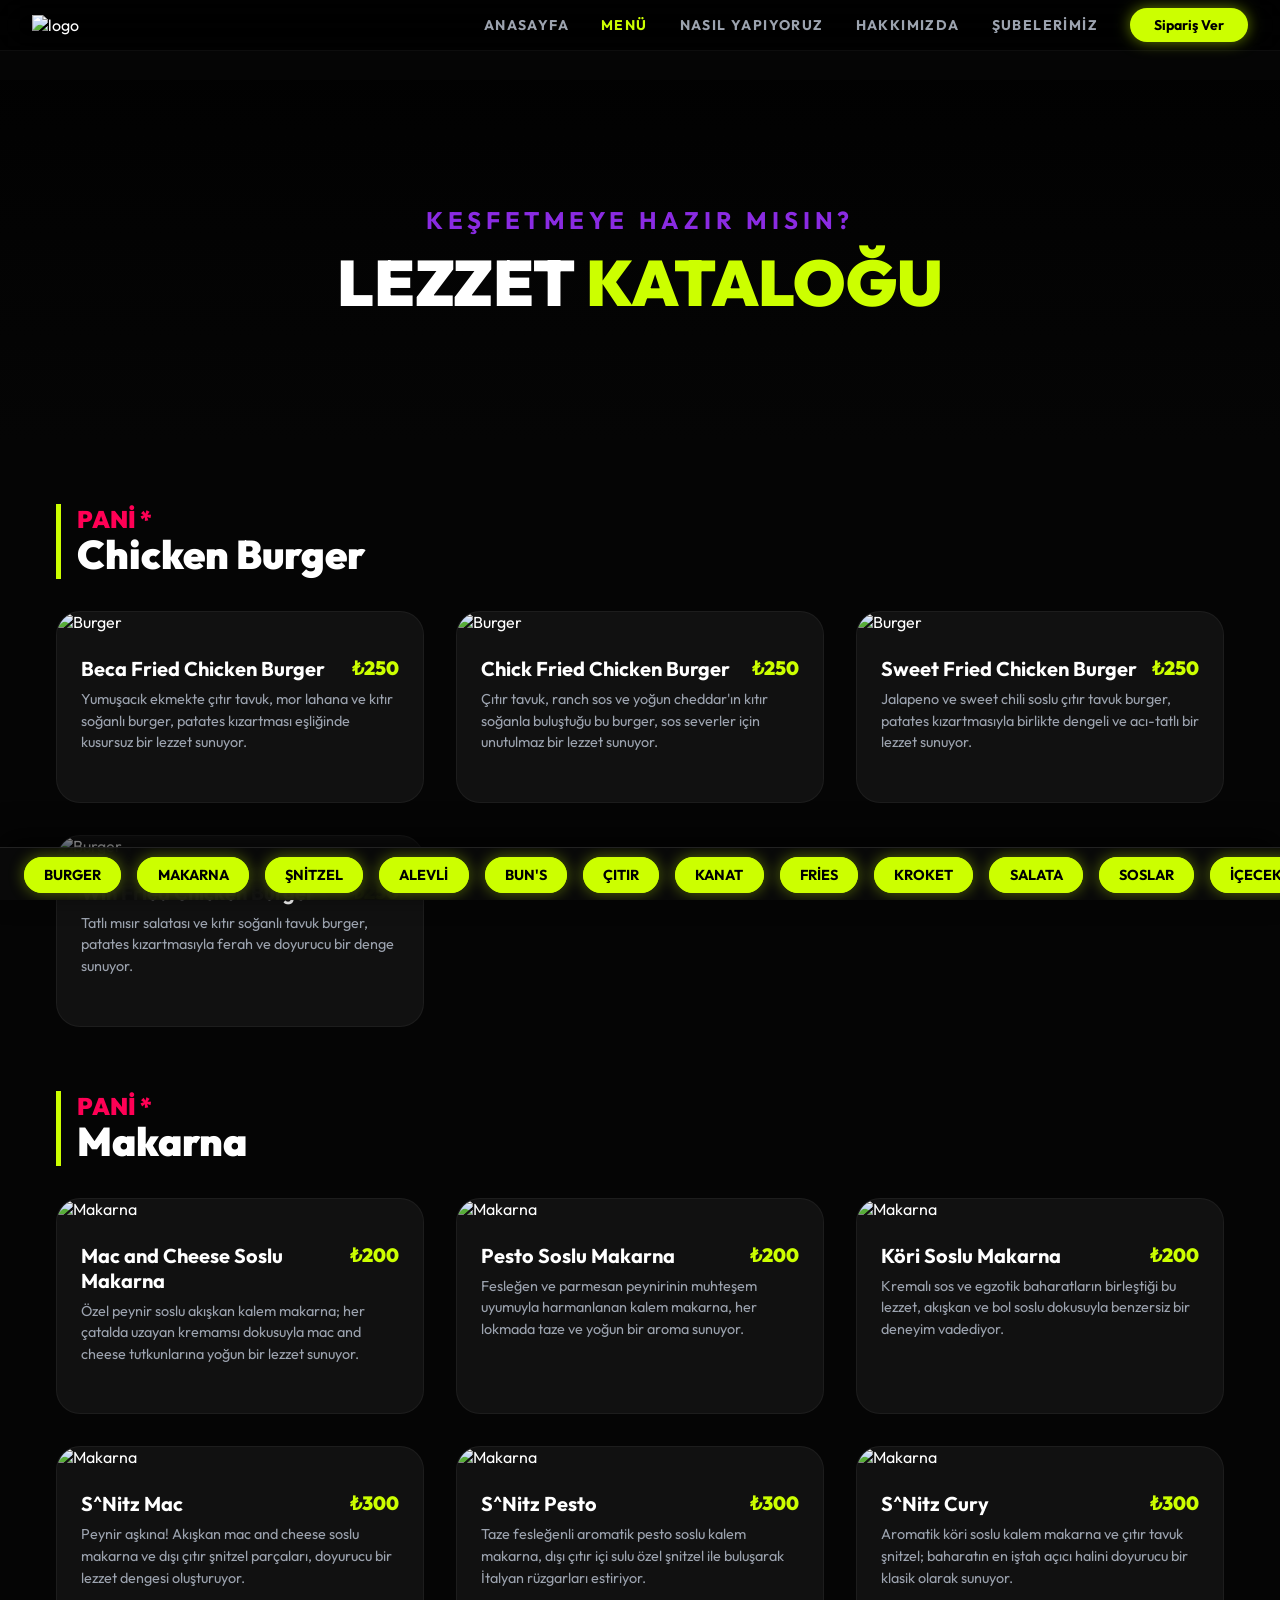
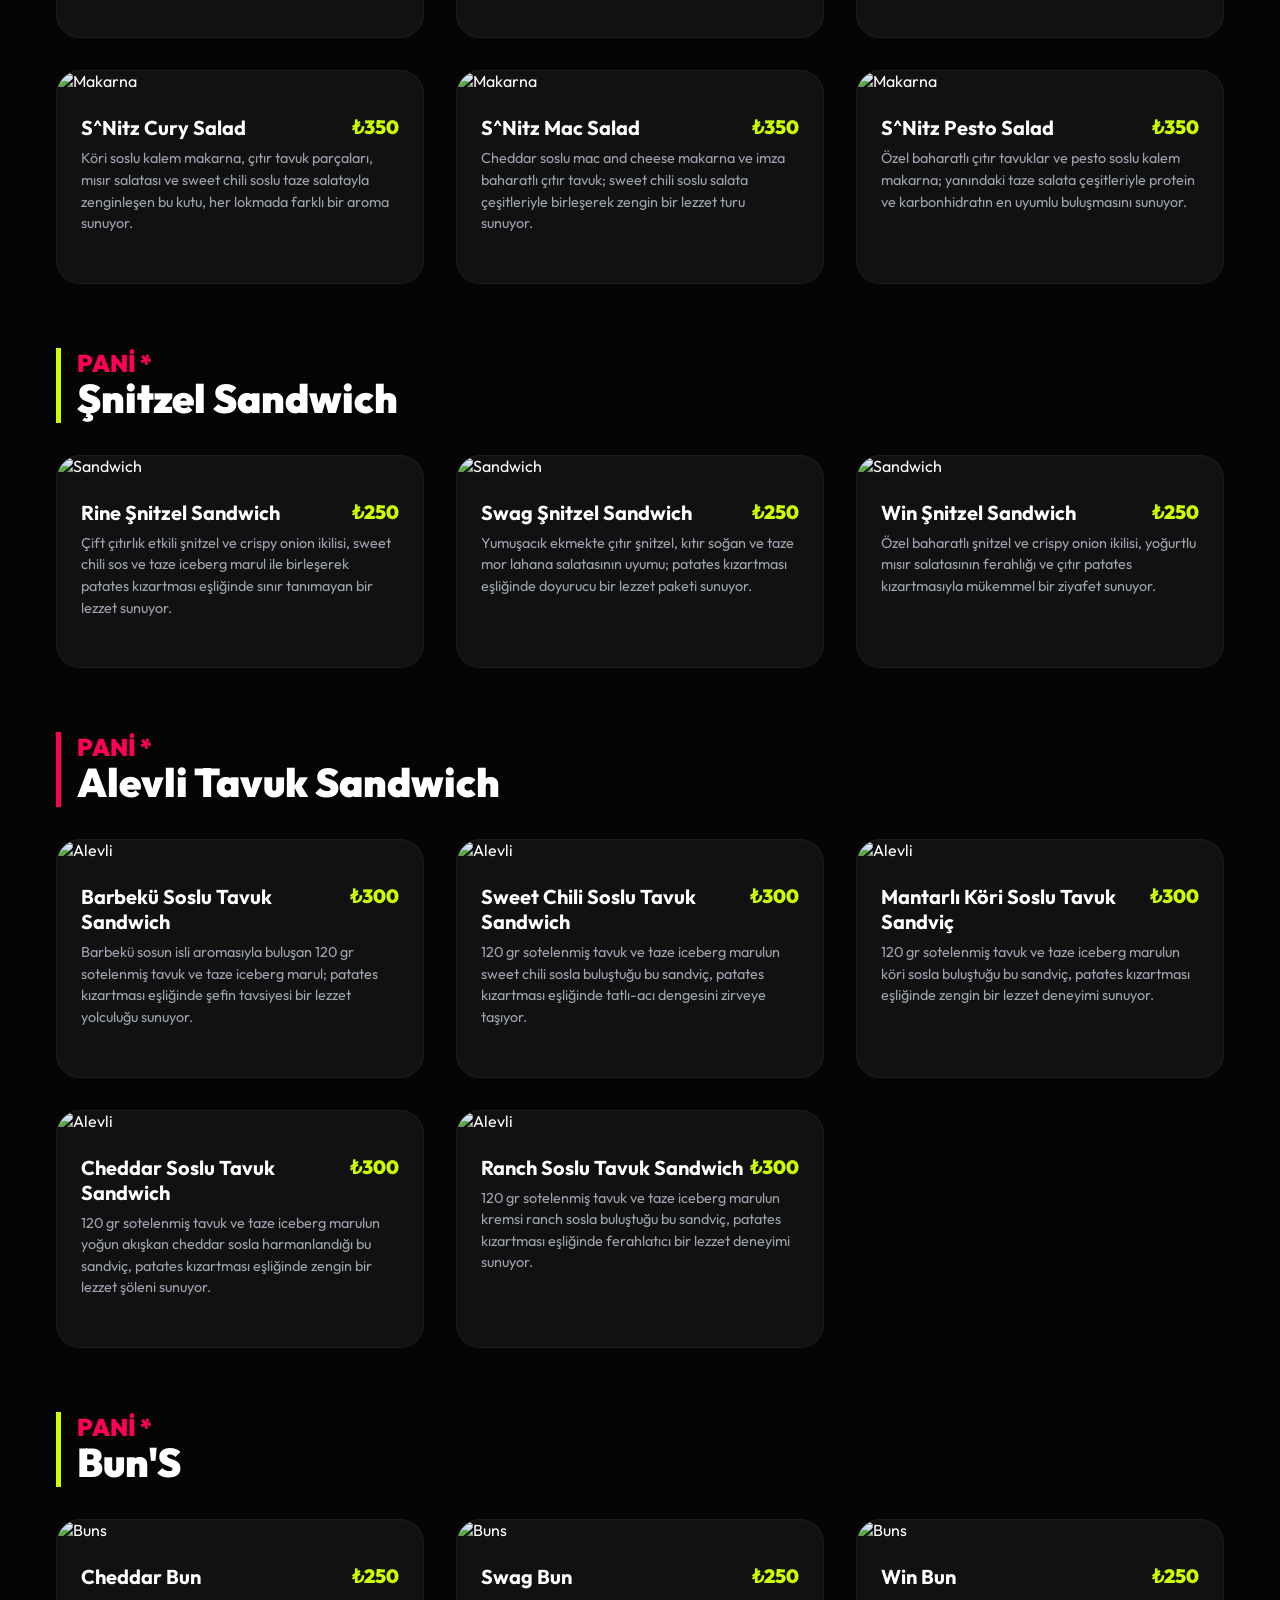
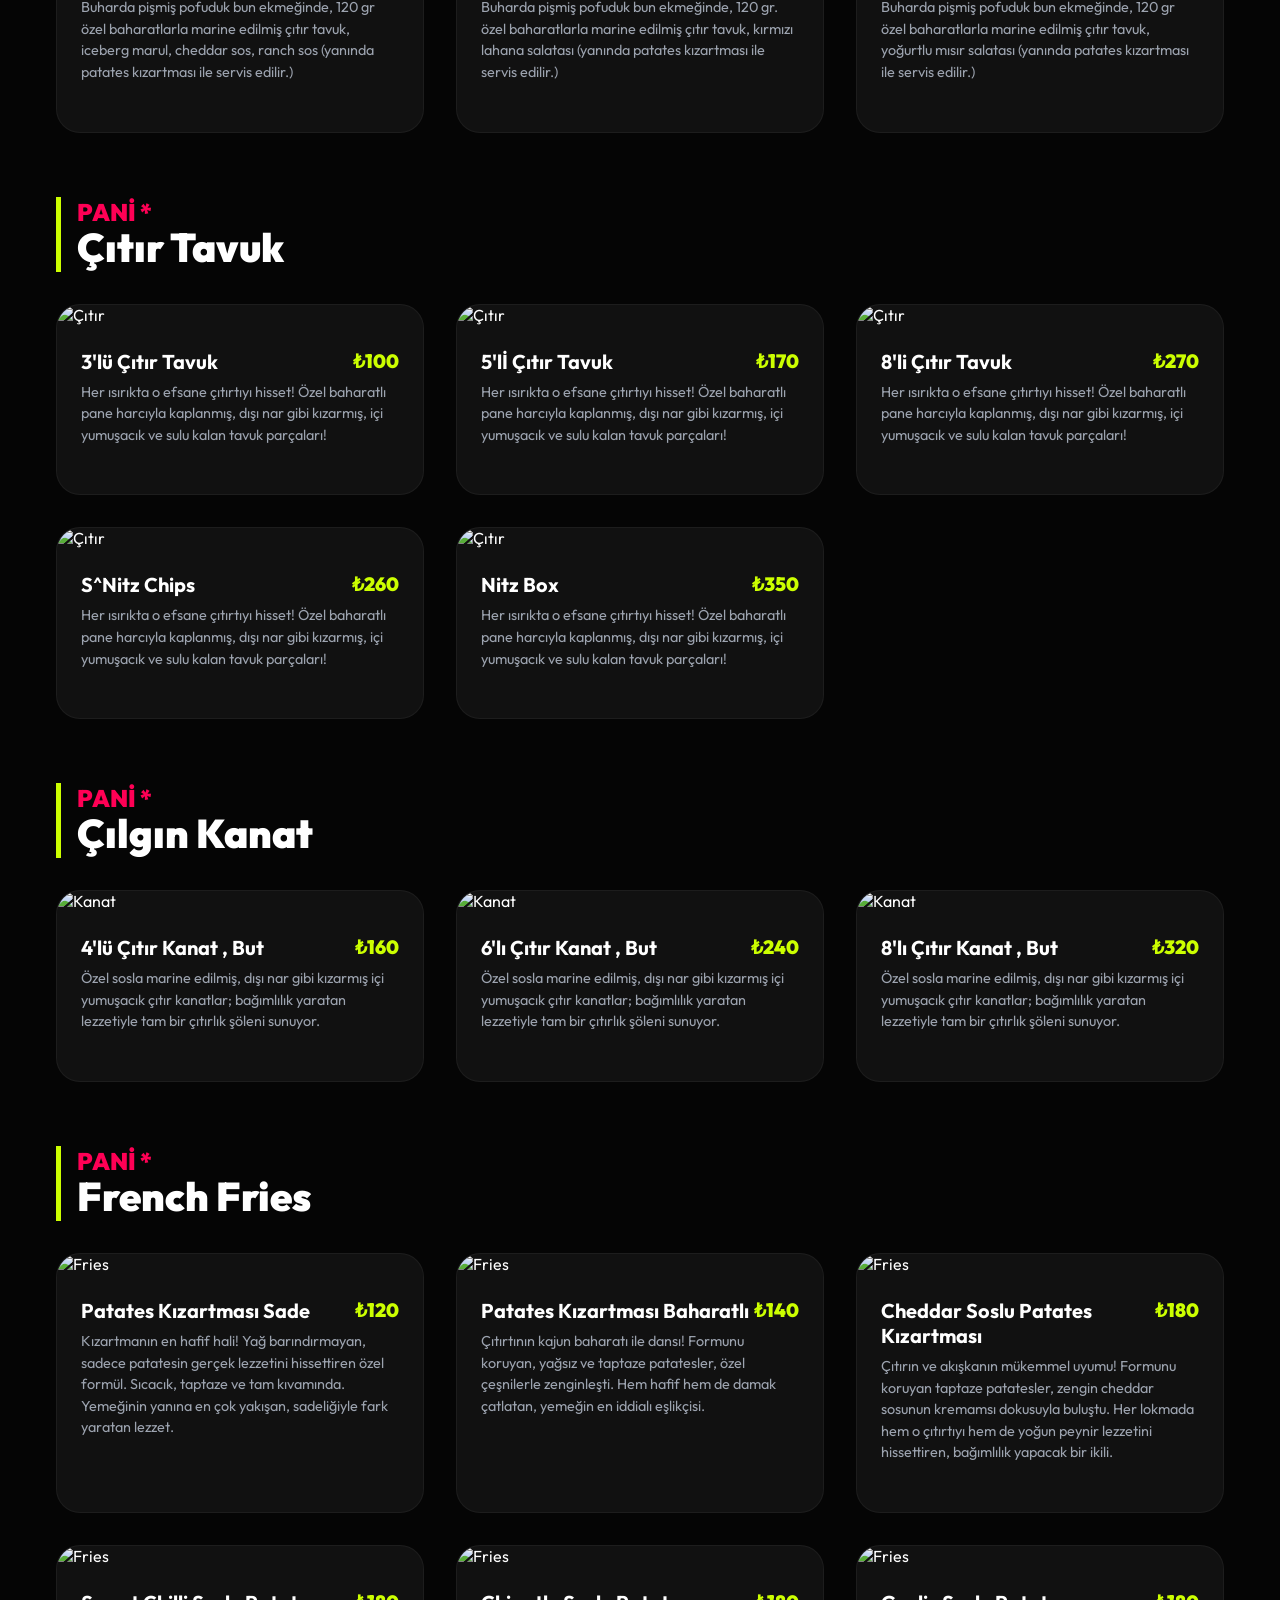
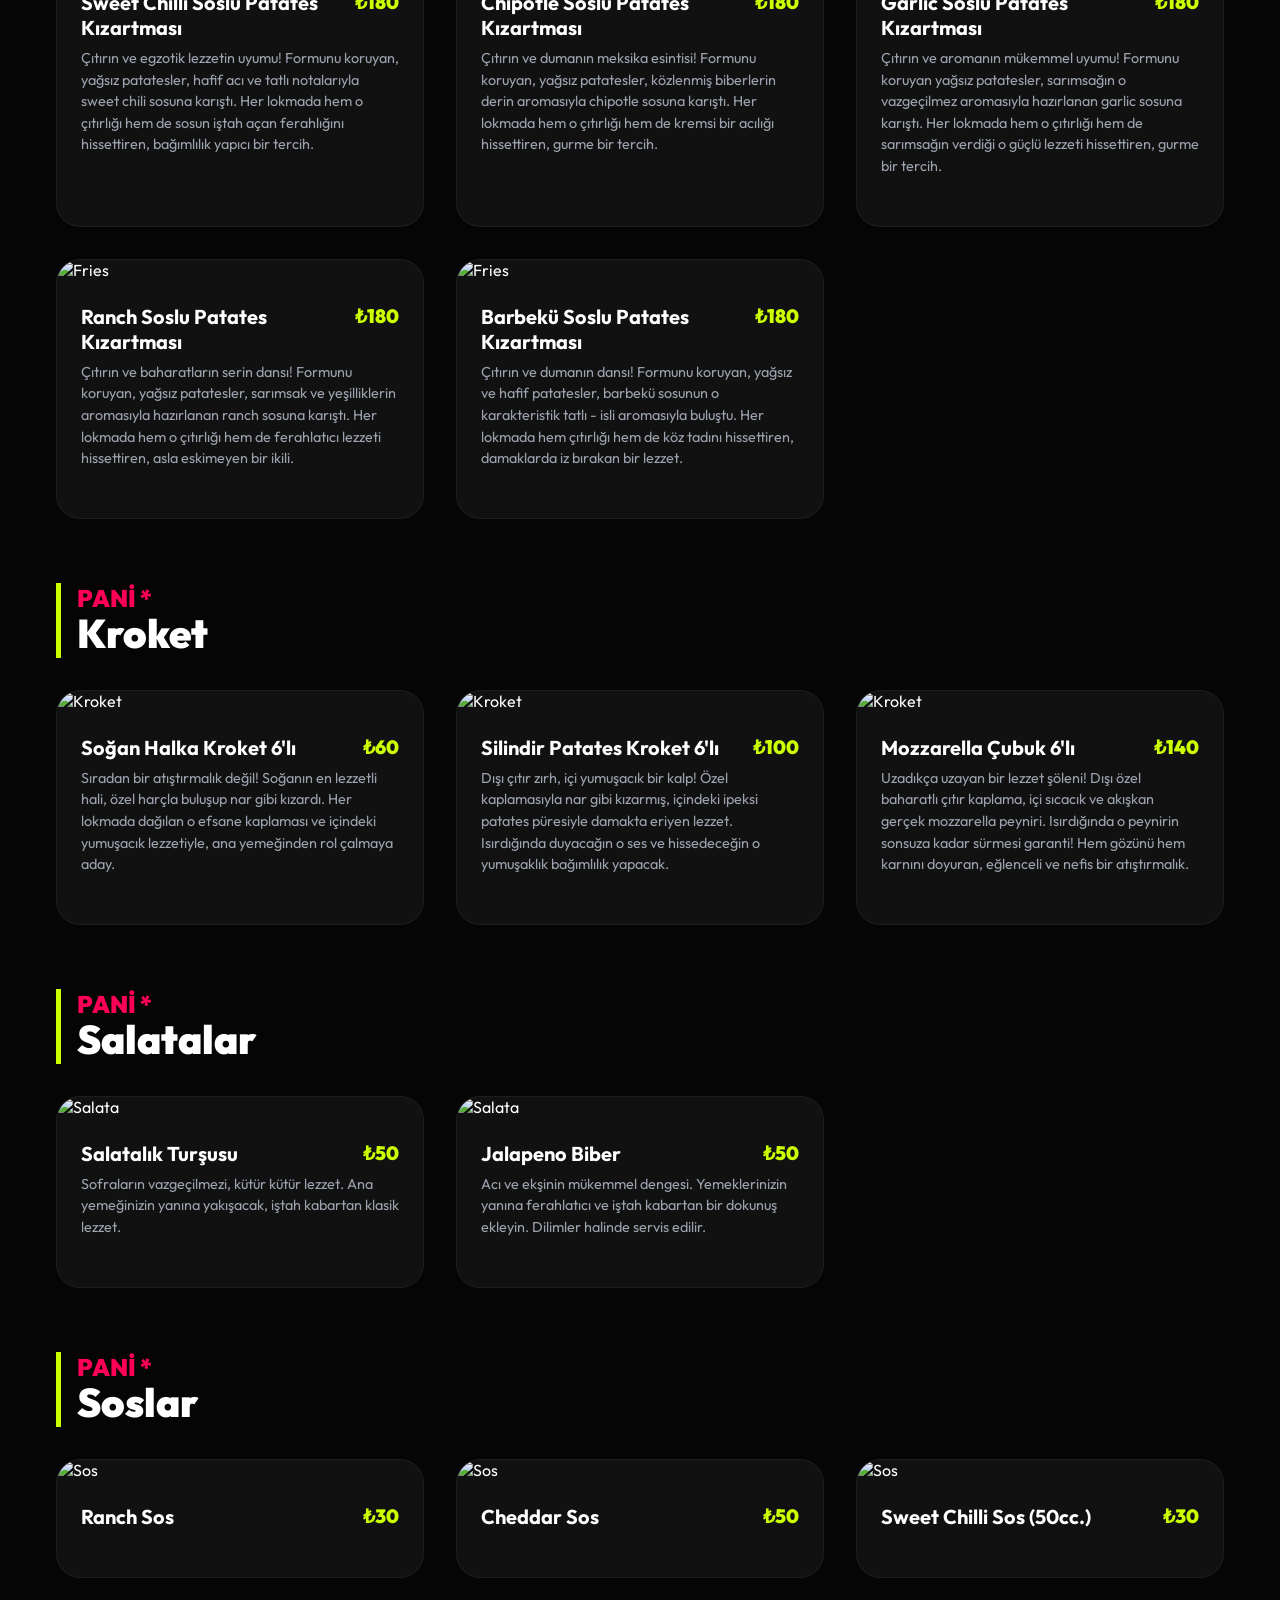
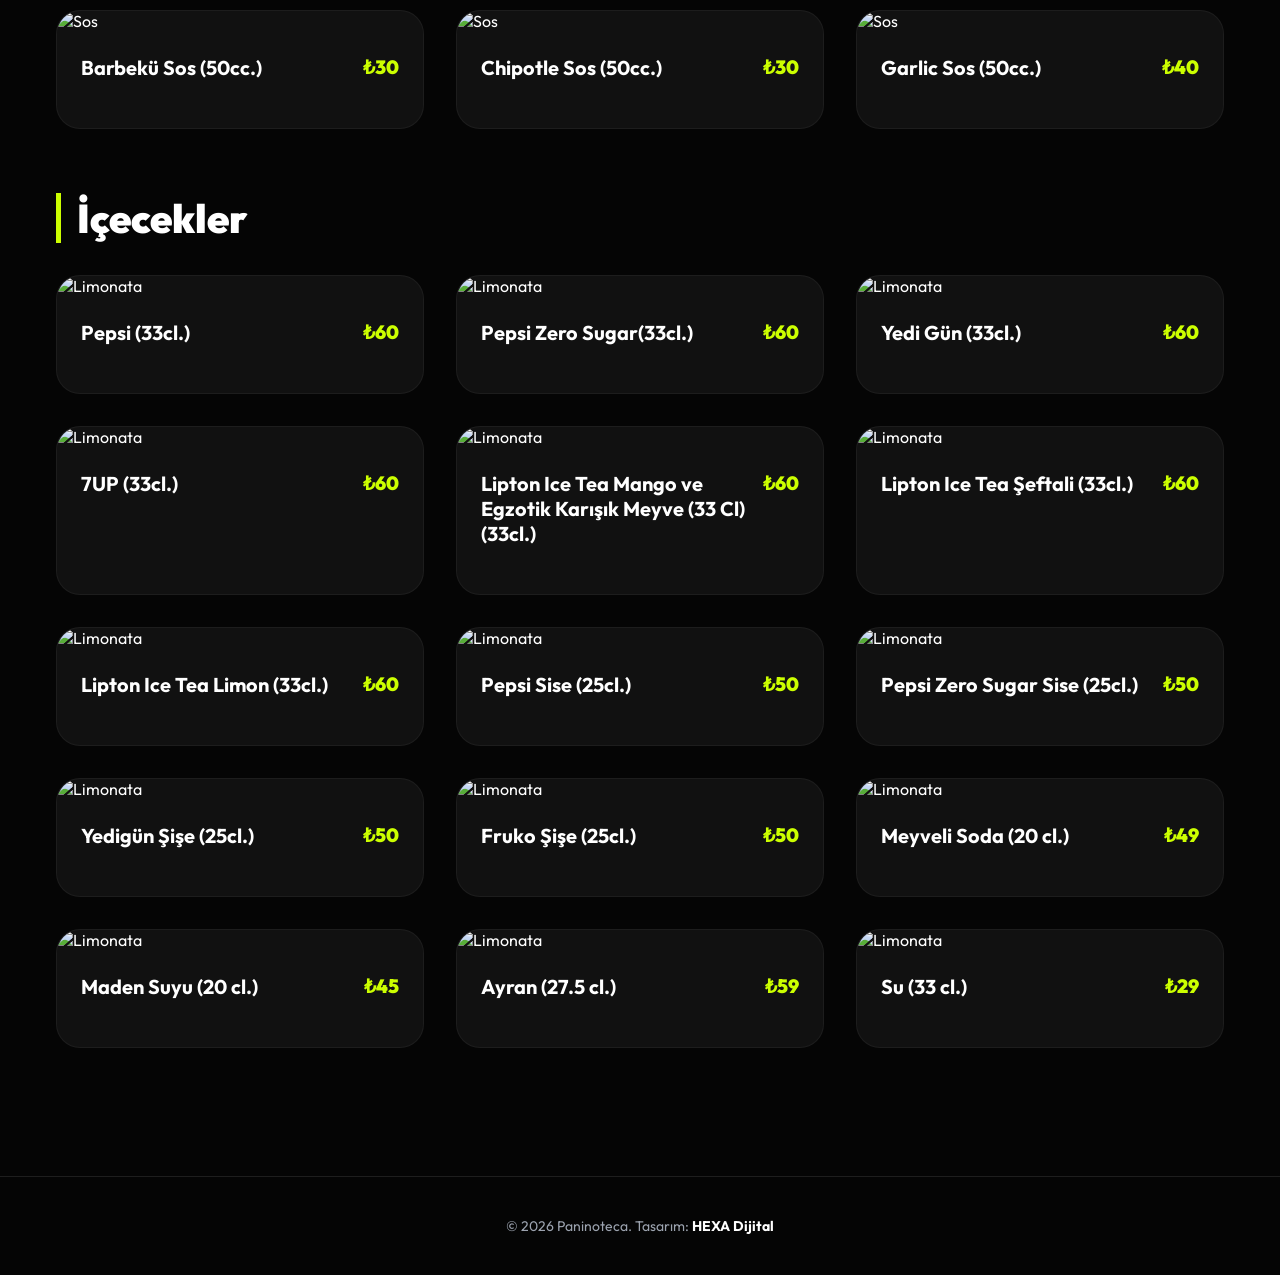
==== menu.html @ 7d2af807 "üçüncü version" ====
<!doctype html>
<html lang="tr">
  <head>
    <meta charset="UTF-8" />
    <meta name="viewport" content="width=device-width, initial-scale=1.0" />
    <title>Menü | Paninoteca - Neon & Crunch</title>
    <meta
      name="description"
      content="Bursa Millet Mahallesi'nde %100 doğal, asla donuk ürün kullanmayan el yapımı çıtır tavuk, burger ve Bubble Tea! Hemen online sipariş verin."
    />
    <meta
      name="keywords"
      content="Bursa çıtır tavuk, Millet mahallesi burger, Paninoteca, bubble tea bursa, paket servis burger, el yapımı burger"
    />
    <link rel="canonical" href="https://paninotecachicken.com" />

    <meta
      property="og:title"
      content="Paninoteca Chicken | Yeni Nesil Lezzet"
    />
    <meta
      property="og:description"
      content="Renkli ekmekler, patlayan lezzetler ve %100 doğal çıtır tavuk dünyası. Sipariş için tıkla!"
    />
    <meta
      property="og:image"
      content="https://paninotecachicken.com/assets/img/hero3.webp"
    />
    <meta property="og:url" content="https://paninotecachicken.com" />
    <meta property="og:type" content="restaurant.restaurant" />

    <link
      href="https://fonts.googleapis.com/css2?family=Outfit:wght@300;400;700;900&display=swap"
      rel="stylesheet"
    />
    <link
      rel="stylesheet"
      href="https://cdn.jsdelivr.net/npm/swiper@11/swiper-bundle.min.css"
    />

    <link
      href="https://fonts.googleapis.com/css2?family=Outfit:wght@300;400;700;900&display=swap"
      rel="stylesheet"
    />
    <link rel="stylesheet" href="assets/css/style.css" />
    <link rel="stylesheet" href="assets/css/hero.css" />
    <link rel="icon" type="image/png" href="assets/img/logo/favicon.png" />

    <style>
      /* Bu sayfaya özel CSS'ler (Dosya kalabalığı yapmamak için buraya ekledim, istersen style.css'e taşıyabilirsin) */

      /* Sayfa Başlığı (Mini Hero) */
      .page-header {
        height: 40vh;
        min-height: 300px;
        display: flex;
        align-items: center;
        justify-content: center;
        background:
          linear-gradient(rgba(0, 0, 0, 0.7), #050505),
          url("https://images.unsplash.com/photo-1517248135467-4c7edcad34c4?q=80&w=2070");
        background-size: cover;
        background-position: center;
        text-align: center;
        margin-top: 80px; /* Navbar payı */
      }

      /* Yapışkan Kategori Menüsü */
      .category-nav {
        position: fixed; /* Sticky yerine Fixed kullanıyoruz ki hep orada kalsın */
        bottom: 0; /* En alta yapıştır */
        left: 0;
        width: 100%; /* Tam genişlik */
        top: auto; /* Üstteki eski ayarı iptal et */
        z-index: 1000; /* Diğer her şeyin üstünde dursun */

        background: rgba(10, 10, 10, 0.95); /* Hafif şeffaf siyah zemin */
        backdrop-filter: blur(10px); /* Buzlu cam efekti */

        border-top: 1px solid rgba(255, 255, 255, 0.1); /* Çizgiyi artık üste alıyoruz */
        border-bottom: none; /* Alt çizgiyi kaldır */

        padding: 1rem 0;
        /* iPhone'lardaki alttaki siyah çubuk (Home Indicator) için güvenli boşluk */
        padding-bottom: calc(1rem + env(safe-area-inset-bottom));

        overflow-x: auto; /* Yana kaydırma */
        white-space: nowrap;
        box-shadow: 0 -10px 30px rgba(0, 0, 0, 0.8); /* Gölgeyi yukarı doğru ver */
      }

      /* Scrollbar gizleme */
      .category-nav::-webkit-scrollbar {
        height: 4px;
      }
      .category-nav::-webkit-scrollbar-thumb {
        background: var(--color-green);
      }

      .cat-list {
        display: inline-flex;
        gap: 1rem;
        padding: 0 1.5rem;
        list-style: none;
      }

      .cat-btn {
        color: var(--color-gray);
        text-decoration: none;
        font-weight: 700;
        font-size: 0.9rem;
        padding: 0.5rem 1.2rem;
        border-radius: 99px;
        border: 1px solid rgba(255, 255, 255, 0.1);
        transition: 0.3s;
        text-transform: uppercase;
      }

      .cat-btn:hover,
      .cat-btn.active {
        background: var(--color-green);
        color: black;
        border-color: var(--color-green);
        box-shadow: 0 0 15px rgba(204, 255, 0, 0.4);
      }

      /* Menü İçerik Alanı */
      .menu-wrapper {
        padding: 4rem 0;
        background: #050505;
      }

      .menu-category {
        scroll-margin-top: 180px; /* Scroll yapınca başlığın altında kalmasın */
        margin-bottom: 4rem;
      }

      .category-title {
        font-size: 2.5rem;
        font-weight: 900;
        color: white;
        margin-bottom: 2rem;
        padding-left: 1rem;
        border-left: 5px solid var(--color-green);
        display: inline-block;
      }

      .pani-prefix {
        color: var(--color-pink);
        font-size: 1.5rem;
        display: block;
        margin-bottom: -5px;
      }

      /* Ürün Grid Yapısı */
      .products-grid {
        display: grid;
        grid-template-columns: repeat(auto-fill, minmax(280px, 1fr));
        gap: 2rem;
      }

      /* Ürün Kartı */
      .menu-item {
        background: #111;
        border: 1px solid rgba(255, 255, 255, 0.05);
        border-radius: 1.5rem;
        overflow: hidden;
        transition: 0.3s;
        position: relative;
      }

      .menu-item:hover {
        transform: translateY(-5px);
        border-color: var(--color-green);
        box-shadow: 0 10px 30px rgba(0, 0, 0, 0.5);
      }

      .item-img {
        height: 190px;
        width: 100%;
        object-fit: cover;
      }

      .item-content {
        padding: 1.5rem;
      }

      .item-header {
        display: flex;
        justify-content: space-between;
        align-items: flex-start;
        margin-bottom: 0.5rem;
      }

      .item-title {
        font-size: 1.25rem;
        font-weight: 700;
        color: white;
        margin: 0;
      }

      .item-price {
        color: var(--color-green);
        font-weight: 900;
        font-size: 1.2rem;
      }

      .item-desc {
        color: var(--color-gray);
        font-size: 0.9rem;
        margin-bottom: 1.5rem;
        line-height: 1.5;
      }

      .btn-add-cart {
        width: 100%;
        padding: 0.8rem;
        background: transparent;
        border: 1px solid rgba(255, 255, 255, 0.2);
        color: white;
        border-radius: 0.5rem;
        font-weight: 700;
        cursor: pointer;
        transition: 0.3s;
      }

      .btn-add-cart:hover {
        background: var(--color-green);
        color: black;
        border-color: var(--color-green);
      }
    </style>
  </head>
  <body>
    <nav class="navbar">
      <div class="logo">
        <img
          src="assets/img/logo/headerlogo.png"
          alt="logo"
          style="max-width: 240px"
        />
      </div>

      <button class="hamburger" aria-label="Menüyü Aç/Kapat">
        <span></span>
        <span></span>
        <span></span>
      </button>

      <div class="nav-menu">
        <div class="nav-links">
          <a href="index.html">Anasayfa</a>
          <a href="menu.html" style="color: var(--color-green)">Menü</a>
          <a href="index.html">Nasıl Yapıyoruz</a>
          <a href="index.html">Hakkımızda</a>
          <a href="index.html">Şubelerimiz</a>
        </div>

        <a
          href="index.html#delivery"
          class="btn-order"
          style="text-decoration: none"
        >
          Sipariş Ver
        </a>
      </div>
    </nav>
    <header class="page-header">
      <div>
        <h2 class="neon-subtitle">KEŞFETMEYE HAZIR MISIN?</h2>
        <h1 style="font-size: 4rem; font-weight: 900; line-height: 1">
          LEZZET <span style="color: var(--color-green)">KATALOĞU</span>
        </h1>
      </div>
    </header>

    <div class="category-nav">
      <ul class="cat-list">
        <li><a href="#cat-burger" class="cat-btn active">Burger</a></li>
        <li><a href="#cat-makarna" class="cat-btn">Makarna</a></li>
        <li><a href="#cat-snitzel" class="cat-btn">Şnitzel</a></li>
        <li><a href="#cat-alevli" class="cat-btn">Alevli</a></li>
        <li><a href="#cat-buns" class="cat-btn">Bun's</a></li>
        <li><a href="#cat-citir" class="cat-btn">Çıtır</a></li>
        <li><a href="#cat-kanat" class="cat-btn">Kanat</a></li>
        <li><a href="#cat-fries" class="cat-btn">Fries</a></li>
        <li><a href="#cat-kroket" class="cat-btn">Kroket</a></li>
        <li><a href="#cat-salata" class="cat-btn">Salata</a></li>
        <li><a href="#cat-sos" class="cat-btn">Soslar</a></li>
        <li><a href="#cat-icecek" class="cat-btn">İçecek</a></li>
        <!-- <li>
          <a
            href="#cat-bubble"
            class="cat-btn"
            style="color: var(--color-pink); border-color: var(--color-pink)"
            >Bubble Tea</a
          >
        </li> -->
      </ul>
    </div>

    <div class="menu-wrapper">
      <div class="container">
        <section id="cat-burger" class="menu-category">
          <h2 class="category-title">
            <span class="pani-prefix">PANİ *</span> Chicken Burger
          </h2>
          <div class="products-grid">
            <div class="menu-item">
              <img
                src="assets/img/menu/beca.webp"
                class="item-img"
                alt="Burger"
              />
              <div class="item-content">
                <div class="item-header">
                  <h3 class="item-title">Beca Fried Chicken Burger</h3>
                  <span class="item-price">₺250</span>
                </div>
                <p class="item-desc">
                  Yumuşacık ekmekte çıtır tavuk, mor lahana ve kıtır soğanlı
                  burger, patates kızartması eşliğinde kusursuz bir lezzet
                  sunuyor.
                </p>
              </div>
            </div>

            <div class="menu-item">
              <img
                src="assets/img/menu/chick.webp"
                class="item-img"
                alt="Burger"
              />
              <div class="item-content">
                <div class="item-header">
                  <h3 class="item-title">Chick Fried Chicken Burger</h3>
                  <span class="item-price">₺250</span>
                </div>
                <p class="item-desc">
                  Çıtır tavuk, ranch sos ve yoğun cheddar'ın kıtır soğanla
                  buluştuğu bu burger, sos severler için unutulmaz bir lezzet
                  sunuyor.
                </p>
              </div>
            </div>

            <div class="menu-item">
              <img
                src="assets/img/menu/sweet.webp"
                class="item-img"
                alt="Burger"
              />
              <div class="item-content">
                <div class="item-header">
                  <h3 class="item-title">Sweet Fried Chicken Burger</h3>
                  <span class="item-price">₺250</span>
                </div>
                <p class="item-desc">
                  Jalapeno ve sweet chili soslu çıtır tavuk burger, patates
                  kızartmasıyla birlikte dengeli ve acı-tatlı bir lezzet
                  sunuyor.
                </p>
              </div>
            </div>

            <div class="menu-item">
              <img
                src="assets/img/menu/win.webp"
                class="item-img"
                alt="Burger"
              />
              <div class="item-content">
                <div class="item-header">
                  <h3 class="item-title">Win Fried Chicken Burger</h3>
                  <span class="item-price">₺250</span>
                </div>
                <p class="item-desc">
                  Tatlı mısır salatası ve kıtır soğanlı tavuk burger, patates
                  kızartmasıyla ferah ve doyurucu bir denge sunuyor.
                </p>
              </div>
            </div>
          </div>
        </section>

        <section id="cat-makarna" class="menu-category">
          <h2 class="category-title">
            <span class="pani-prefix">PANİ *</span> Makarna
          </h2>
          <div class="products-grid">
            <div class="menu-item">
              <img
                src="assets/img/menu/mac.webp"
                class="item-img"
                alt="Makarna"
              />
              <div class="item-content">
                <div class="item-header">
                  <h3 class="item-title">Mac and Cheese Soslu Makarna</h3>
                  <span class="item-price">₺200</span>
                </div>
                <p class="item-desc">
                  Özel peynir soslu akışkan kalem makarna; her çatalda uzayan
                  kremamsı dokusuyla mac and cheese tutkunlarına yoğun bir
                  lezzet sunuyor.
                </p>
              </div>
            </div>
            <div class="menu-item">
              <img
                src="assets/img/menu/pesto.webp"
                class="item-img"
                alt="Makarna"
              />
              <div class="item-content">
                <div class="item-header">
                  <h3 class="item-title">Pesto Soslu Makarna</h3>
                  <span class="item-price">₺200</span>
                </div>
                <p class="item-desc">
                  Fesleğen ve parmesan peynirinin muhteşem uyumuyla harmanlanan
                  kalem makarna, her lokmada taze ve yoğun bir aroma sunuyor.
                </p>
              </div>
            </div>

            <div class="menu-item">
              <img
                src="assets/img/menu/kori.webp"
                class="item-img"
                alt="Makarna"
              />
              <div class="item-content">
                <div class="item-header">
                  <h3 class="item-title">Köri Soslu Makarna</h3>
                  <span class="item-price">₺200</span>
                </div>
                <p class="item-desc">
                  Kremalı sos ve egzotik baharatların birleştiği bu lezzet,
                  akışkan ve bol soslu dokusuyla benzersiz bir deneyim
                  vadediyor.
                </p>
              </div>
            </div>

            <div class="menu-item">
              <img
                src="assets/img/menu/snitz_mac.webp"
                class="item-img"
                alt="Makarna"
              />
              <div class="item-content">
                <div class="item-header">
                  <h3 class="item-title">S^Nitz Mac</h3>
                  <span class="item-price">₺300</span>
                </div>
                <p class="item-desc">
                  Peynir aşkına! Akışkan mac and cheese soslu makarna ve dışı
                  çıtır şnitzel parçaları, doyurucu bir lezzet dengesi
                  oluşturuyor.
                </p>
              </div>
            </div>

            <div class="menu-item">
              <img
                src="assets/img/menu/snitz_pesto.webp"
                class="item-img"
                alt="Makarna"
              />
              <div class="item-content">
                <div class="item-header">
                  <h3 class="item-title">S^Nitz Pesto</h3>
                  <span class="item-price">₺300</span>
                </div>
                <p class="item-desc">
                  Taze fesleğenli aromatik pesto soslu kalem makarna, dışı çıtır
                  içi sulu özel şnitzel ile buluşarak İtalyan rüzgarları
                  estiriyor.
                </p>
              </div>
            </div>

            <div class="menu-item">
              <img
                src="https://images.pexels.com/photos/1487511/pexels-photo-1487511.jpeg?w=500"
                class="item-img"
                alt="Makarna"
              />
              <div class="item-content">
                <div class="item-header">
                  <h3 class="item-title">S^Nitz Cury</h3>
                  <span class="item-price">₺300</span>
                </div>
                <p class="item-desc">
                  Aromatik köri soslu kalem makarna ve çıtır tavuk şnitzel;
                  baharatın en iştah açıcı halini doyurucu bir klasik olarak
                  sunuyor.
                </p>
              </div>
            </div>
            <div class="menu-item">
              <img
                src="https://images.pexels.com/photos/1487511/pexels-photo-1487511.jpeg?w=500"
                class="item-img"
                alt="Makarna"
              />
              <div class="item-content">
                <div class="item-header">
                  <h3 class="item-title">S^Nitz Cury Salad</h3>
                  <span class="item-price">₺350</span>
                </div>
                <p class="item-desc">
                  Köri soslu kalem makarna, çıtır tavuk parçaları, mısır
                  salatası ve sweet chili soslu taze salatayla zenginleşen bu
                  kutu, her lokmada farklı bir aroma sunuyor.
                </p>
              </div>
            </div>
            <div class="menu-item">
              <img
                src="https://images.pexels.com/photos/1487511/pexels-photo-1487511.jpeg?w=500"
                class="item-img"
                alt="Makarna"
              />
              <div class="item-content">
                <div class="item-header">
                  <h3 class="item-title">S^Nitz Mac Salad</h3>
                  <span class="item-price">₺350</span>
                </div>
                <p class="item-desc">
                  Cheddar soslu mac and cheese makarna ve imza baharatlı çıtır
                  tavuk; sweet chili soslu salata çeşitleriyle birleşerek zengin
                  bir lezzet turu sunuyor.
                </p>
              </div>
            </div>

            <div class="menu-item">
              <img
                src="https://images.unsplash.com/photo-1626844131082-256783844137?w=500"
                class="item-img"
                alt="Makarna"
              />
              <div class="item-content">
                <div class="item-header">
                  <h3 class="item-title">S^Nitz Pesto Salad</h3>
                  <span class="item-price">₺350</span>
                </div>
                <p class="item-desc">
                  Özel baharatlı çıtır tavuklar ve pesto soslu kalem makarna;
                  yanındaki taze salata çeşitleriyle protein ve karbonhidratın
                  en uyumlu buluşmasını sunuyor.
                </p>
              </div>
            </div>
          </div>
        </section>

        <section id="cat-snitzel" class="menu-category">
          <h2 class="category-title">
            <span class="pani-prefix">PANİ *</span> Şnitzel Sandwich
          </h2>
          <div class="products-grid">
            <div class="menu-item">
              <img
                src="assets/img/menu/rine.webp"
                class="item-img"
                alt="Sandwich"
              />
              <div class="item-content">
                <div class="item-header">
                  <h3 class="item-title">Rine Şnitzel Sandwich</h3>
                  <span class="item-price">₺250</span>
                </div>
                <p class="item-desc">
                  Çift çıtırlık etkili şnitzel ve crispy onion ikilisi, sweet
                  chili sos ve taze iceberg marul ile birleşerek patates
                  kızartması eşliğinde sınır tanımayan bir lezzet sunuyor.
                </p>
              </div>
            </div>

            <div class="menu-item">
              <img
                src="assets/img/menu/swag.webp"
                class="item-img"
                alt="Sandwich"
              />
              <div class="item-content">
                <div class="item-header">
                  <h3 class="item-title">Swag Şnitzel Sandwich</h3>
                  <span class="item-price">₺250</span>
                </div>
                <p class="item-desc">
                  Yumuşacık ekmekte çıtır şnitzel, kıtır soğan ve taze mor
                  lahana salatasının uyumu; patates kızartması eşliğinde
                  doyurucu bir lezzet paketi sunuyor.
                </p>
              </div>
            </div>

            <div class="menu-item">
              <img
                src="assets/img/menu/win_snitzel.webp"
                class="item-img"
                alt="Sandwich"
              />
              <div class="item-content">
                <div class="item-header">
                  <h3 class="item-title">Win Şnitzel Sandwich</h3>
                  <span class="item-price">₺250</span>
                </div>
                <p class="item-desc">
                  Özel baharatlı şnitzel ve crispy onion ikilisi, yoğurtlu mısır
                  salatasının ferahlığı ve çıtır patates kızartmasıyla mükemmel
                  bir ziyafet sunuyor.
                </p>
              </div>
            </div>
          </div>
        </section>

        <section id="cat-alevli" class="menu-category">
          <h2 class="category-title" style="border-color: var(--color-pink)">
            <span class="pani-prefix">PANİ *</span> Alevli Tavuk Sandwich
          </h2>
          <div class="products-grid">
            <div class="menu-item">
              <img
                src="assets/img/menu/barbeku_sand.webp"
                class="item-img"
                alt="Alevli"
              />
              <div class="item-content">
                <div class="item-header">
                  <h3 class="item-title">Barbekü Soslu Tavuk Sandwich</h3>
                  <span class="item-price">₺300</span>
                </div>
                <p class="item-desc">
                  Barbekü sosun isli aromasıyla buluşan 120 gr sotelenmiş tavuk
                  ve taze iceberg marul; patates kızartması eşliğinde şefin
                  tavsiyesi bir lezzet yolculuğu sunuyor.
                </p>
              </div>
            </div>

            <div class="menu-item">
              <img
                src="assets/img/menu/sweet_sabd.webp"
                class="item-img"
                alt="Alevli"
              />
              <div class="item-content">
                <div class="item-header">
                  <h3 class="item-title">Sweet Chili Soslu Tavuk Sandwich</h3>
                  <span class="item-price">₺300</span>
                </div>
                <p class="item-desc">
                  120 gr sotelenmiş tavuk ve taze iceberg marulun sweet chili
                  sosla buluştuğu bu sandviç, patates kızartması eşliğinde
                  tatlı-acı dengesini zirveye taşıyor.
                </p>
              </div>
            </div>
            <div class="menu-item">
              <img
                src="assets/img/menu/mantarli.webp"
                class="item-img"
                alt="Alevli"
              />
              <div class="item-content">
                <div class="item-header">
                  <h3 class="item-title">Mantarlı Köri Soslu Tavuk Sandviç</h3>
                  <span class="item-price">₺300</span>
                </div>
                <p class="item-desc">
                  120 gr sotelenmiş tavuk ve taze iceberg marulun köri sosla
                  buluştuğu bu sandviç, patates kızartması eşliğinde zengin bir
                  lezzet deneyimi sunuyor.
                </p>
              </div>
            </div>

            <div class="menu-item">
              <img
                src="https://images.unsplash.com/photo-1604467715878-83e57e8bc129?w=500"
                class="item-img"
                alt="Alevli"
              />
              <div class="item-content">
                <div class="item-header">
                  <h3 class="item-title">Cheddar Soslu Tavuk Sandwich</h3>
                  <span class="item-price">₺300</span>
                </div>
                <p class="item-desc">
                  120 gr sotelenmiş tavuk ve taze iceberg marulun yoğun akışkan
                  cheddar sosla harmanlandığı bu sandviç, patates kızartması
                  eşliğinde zengin bir lezzet şöleni sunuyor.
                </p>
              </div>
            </div>

            <div class="menu-item">
              <img
                src="https://images.unsplash.com/photo-1604467715878-83e57e8bc129?w=500"
                class="item-img"
                alt="Alevli"
              />
              <div class="item-content">
                <div class="item-header">
                  <h3 class="item-title">Ranch Soslu Tavuk Sandwich</h3>
                  <span class="item-price">₺300</span>
                </div>
                <p class="item-desc">
                  120 gr sotelenmiş tavuk ve taze iceberg marulun kremsi ranch
                  sosla buluştuğu bu sandviç, patates kızartması eşliğinde
                  ferahlatıcı bir lezzet deneyimi sunuyor.
                </p>
              </div>
            </div>
          </div>
        </section>

        <section id="cat-buns" class="menu-category">
          <h2 class="category-title">
            <span class="pani-prefix">PANİ *</span> Bun'S
          </h2>
          <div class="products-grid">
            <div class="menu-item">
              <img
                src="assets/img/menu/cheddar_bun.webp"
                class="item-img"
                alt="Buns"
              />
              <div class="item-content">
                <div class="item-header">
                  <h3 class="item-title">Cheddar Bun</h3>
                  <span class="item-price">₺250</span>
                </div>
                <p class="item-desc">
                  Buharda pişmiş pofuduk bun ekmeğinde, 120 gr özel baharatlarla
                  marine edilmiş çıtır tavuk, iceberg marul, cheddar sos, ranch
                  sos (yanında patates kızartması ile servis edilir.)
                </p>
              </div>
            </div>

            <div class="menu-item">
              <img
                src="assets/img/menu/swag_bun.webp"
                class="item-img"
                alt="Buns"
              />
              <div class="item-content">
                <div class="item-header">
                  <h3 class="item-title">Swag Bun</h3>
                  <span class="item-price">₺250</span>
                </div>
                <p class="item-desc">
                  Buharda pişmiş pofuduk bun ekmeğinde, 120 gr. özel
                  baharatlarla marine edilmiş çıtır tavuk, kırmızı lahana
                  salatası (yanında patates kızartması ile servis edilir.)
                </p>
              </div>
            </div>
            <div class="menu-item">
              <img
                src="assets/img/menu/win_bun.webp"
                class="item-img"
                alt="Buns"
              />
              <div class="item-content">
                <div class="item-header">
                  <h3 class="item-title">Win Bun</h3>
                  <span class="item-price">₺250</span>
                </div>
                <p class="item-desc">
                  Buharda pişmiş pofuduk bun ekmeğinde, 120 gr özel baharatlarla
                  marine edilmiş çıtır tavuk, yoğurtlu mısır salatası (yanında
                  patates kızartması ile servis edilir.)
                </p>
              </div>
            </div>
          </div>
        </section>

        <section id="cat-citir" class="menu-category">
          <h2 class="category-title">
            <span class="pani-prefix">PANİ *</span> Çıtır Tavuk
          </h2>
          <div class="products-grid">
            <div class="menu-item">
              <img
                src="assets/img/menu/kanat.webp"
                class="item-img"
                alt="Çıtır"
              />
              <div class="item-content">
                <div class="item-header">
                  <h3 class="item-title">3'lü Çıtır Tavuk</h3>
                  <span class="item-price">₺100</span>
                </div>
                <p class="item-desc">
                  Her ısırıkta o efsane çıtırtıyı hisset! Özel baharatlı pane
                  harcıyla kaplanmış, dışı nar gibi kızarmış, içi yumuşacık ve
                  sulu kalan tavuk parçaları!
                </p>
              </div>
            </div>

            <div class="menu-item">
              <img
                src="assets/img/menu/kanat.webp"
                class="item-img"
                alt="Çıtır"
              />
              <div class="item-content">
                <div class="item-header">
                  <h3 class="item-title">5'lİ Çıtır Tavuk</h3>
                  <span class="item-price">₺170</span>
                </div>
                <p class="item-desc">
                  Her ısırıkta o efsane çıtırtıyı hisset! Özel baharatlı pane
                  harcıyla kaplanmış, dışı nar gibi kızarmış, içi yumuşacık ve
                  sulu kalan tavuk parçaları!
                </p>
              </div>
            </div>
            <div class="menu-item">
              <img
                src="assets/img/menu/kanat.webp"
                class="item-img"
                alt="Çıtır"
              />
              <div class="item-content">
                <div class="item-header">
                  <h3 class="item-title">8'li Çıtır Tavuk</h3>
                  <span class="item-price">₺270</span>
                </div>
                <p class="item-desc">
                  Her ısırıkta o efsane çıtırtıyı hisset! Özel baharatlı pane
                  harcıyla kaplanmış, dışı nar gibi kızarmış, içi yumuşacık ve
                  sulu kalan tavuk parçaları!
                </p>
              </div>
            </div>
            <div class="menu-item">
              <img
                src="assets/img/menu/nitz_box.webp"
                class="item-img"
                alt="Çıtır"
              />
              <div class="item-content">
                <div class="item-header">
                  <h3 class="item-title">S^Nitz Chips</h3>
                  <span class="item-price">₺260</span>
                </div>
                <p class="item-desc">
                  Her ısırıkta o efsane çıtırtıyı hisset! Özel baharatlı pane
                  harcıyla kaplanmış, dışı nar gibi kızarmış, içi yumuşacık ve
                  sulu kalan tavuk parçaları!
                </p>
              </div>
            </div>

            <div class="menu-item">
              <img
                src="assets/img/menu/nitz_box.webp"
                class="item-img"
                alt="Çıtır"
              />
              <div class="item-content">
                <div class="item-header">
                  <h3 class="item-title">Nitz Box</h3>
                  <span class="item-price">₺350</span>
                </div>
                <p class="item-desc">
                  Her ısırıkta o efsane çıtırtıyı hisset! Özel baharatlı pane
                  harcıyla kaplanmış, dışı nar gibi kızarmış, içi yumuşacık ve
                  sulu kalan tavuk parçaları!
                </p>
              </div>
            </div>
          </div>
        </section>

        <section id="cat-kanat" class="menu-category">
          <h2 class="category-title">
            <span class="pani-prefix">PANİ *</span> Çılgın Kanat
          </h2>
          <div class="products-grid">
            <div class="menu-item">
              <img
                src="assets/img/menu/kanatbut.webp"
                class="item-img"
                alt="Kanat"
              />
              <div class="item-content">
                <div class="item-header">
                  <h3 class="item-title">4'lü Çıtır Kanat , But</h3>
                  <span class="item-price">₺160</span>
                </div>
                <p class="item-desc">
                  Özel sosla marine edilmiş, dışı nar gibi kızarmış içi
                  yumuşacık çıtır kanatlar; bağımlılık yaratan lezzetiyle tam
                  bir çıtırlık şöleni sunuyor.
                </p>
              </div>
            </div>

            <div class="menu-item">
              <img
                src="assets/img/menu/kanatbut.webp"
                class="item-img"
                alt="Kanat"
              />
              <div class="item-content">
                <div class="item-header">
                  <h3 class="item-title">6'lı Çıtır Kanat , But</h3>
                  <span class="item-price">₺240</span>
                </div>
                <p class="item-desc">
                  Özel sosla marine edilmiş, dışı nar gibi kızarmış içi
                  yumuşacık çıtır kanatlar; bağımlılık yaratan lezzetiyle tam
                  bir çıtırlık şöleni sunuyor.
                </p>
              </div>
            </div>

            <div class="menu-item">
              <img
                src="assets/img/menu/kanatbut.webp"
                class="item-img"
                alt="Kanat"
              />
              <div class="item-content">
                <div class="item-header">
                  <h3 class="item-title">8'lı Çıtır Kanat , But</h3>
                  <span class="item-price">₺320</span>
                </div>
                <p class="item-desc">
                  Özel sosla marine edilmiş, dışı nar gibi kızarmış içi
                  yumuşacık çıtır kanatlar; bağımlılık yaratan lezzetiyle tam
                  bir çıtırlık şöleni sunuyor.
                </p>
              </div>
            </div>
          </div>
        </section>

        <section id="cat-fries" class="menu-category">
          <h2 class="category-title">
            <span class="pani-prefix">PANİ *</span> French Fries
          </h2>
          <div class="products-grid">
            <div class="menu-item">
              <img
                src="assets/img/menu/sade.webp"
                class="item-img"
                alt="Fries"
              />
              <div class="item-content">
                <div class="item-header">
                  <h3 class="item-title">Patates Kızartması Sade</h3>
                  <span class="item-price">₺120</span>
                </div>
                <p class="item-desc">
                  Kızartmanın en hafif hali! Yağ barındırmayan, sadece patatesin
                  gerçek lezzetini hissettiren özel formül. Sıcacık, taptaze ve
                  tam kıvamında. Yemeğinin yanına en çok yakışan, sadeliğiyle
                  fark yaratan lezzet.
                </p>
              </div>
            </div>

            <div class="menu-item">
              <img
                src="assets/img/menu/baharatli.webp"
                class="item-img"
                alt="Fries"
              />
              <div class="item-content">
                <div class="item-header">
                  <h3 class="item-title">Patates Kızartması Baharatlı</h3>
                  <span class="item-price">₺140</span>
                </div>
                <p class="item-desc">
                  Çıtırtının kajun baharatı ile dansı! Formunu koruyan, yağsız
                  ve taptaze patatesler, özel çeşnilerle zenginleşti. Hem hafif
                  hem de damak çatlatan, yemeğin en iddialı eşlikçisi.
                </p>
              </div>
            </div>
            <div class="menu-item">
              <img
                src="assets/img/menu/cheddar.webp"
                class="item-img"
                alt="Fries"
              />
              <div class="item-content">
                <div class="item-header">
                  <h3 class="item-title">Cheddar Soslu Patates Kızartması</h3>
                  <span class="item-price">₺180</span>
                </div>
                <p class="item-desc">
                  Çıtırın ve akışkanın mükemmel uyumu! Formunu koruyan taptaze
                  patatesler, zengin cheddar sosunun kremamsı dokusuyla buluştu.
                  Her lokmada hem o çıtırtıyı hem de yoğun peynir lezzetini
                  hissettiren, bağımlılık yapacak bir ikili.
                </p>
              </div>
            </div>
            <div class="menu-item">
              <img
                src="assets/img/menu/sweetpatates.webp"
                class="item-img"
                alt="Fries"
              />
              <div class="item-content">
                <div class="item-header">
                  <h3 class="item-title">
                    Sweet Chilli Soslu Patates Kızartması
                  </h3>
                  <span class="item-price">₺180</span>
                </div>
                <p class="item-desc">
                  Çıtırın ve egzotik lezzetin uyumu! Formunu koruyan, yağsız
                  patatesler, hafif acı ve tatlı notalarıyla sweet chili sosuna
                  karıştı. Her lokmada hem o çıtırlığı hem de sosun iştah açan
                  ferahlığını hissettiren, bağımlılık yapıcı bir tercih.
                </p>
              </div>
            </div>
            <div class="menu-item">
              <img
                src="assets/img/menu/chipotle.webp"
                class="item-img"
                alt="Fries"
              />
              <div class="item-content">
                <div class="item-header">
                  <h3 class="item-title">Chipotle Soslu Patates Kızartması</h3>
                  <span class="item-price">₺180</span>
                </div>
                <p class="item-desc">
                  Çıtırın ve dumanın meksika esintisi! Formunu koruyan, yağsız
                  patatesler, közlenmiş biberlerin derin aromasıyla chipotle
                  sosuna karıştı. Her lokmada hem o çıtırlığı hem de kremsi bir
                  acılığı hissettiren, gurme bir tercih.
                </p>
              </div>
            </div>
            <div class="menu-item">
              <img
                src="assets/img/menu/garlic.webp"
                class="item-img"
                alt="Fries"
              />
              <div class="item-content">
                <div class="item-header">
                  <h3 class="item-title">Garlic Soslu Patates Kızartması</h3>
                  <span class="item-price">₺180</span>
                </div>
                <p class="item-desc">
                  Çıtırın ve aromanın mükemmel uyumu! Formunu koruyan yağsız
                  patatesler, sarımsağın o vazgeçilmez aromasıyla hazırlanan
                  garlic sosuna karıştı. Her lokmada hem o çıtırlığı hem de
                  sarımsağın verdiği o güçlü lezzeti hissettiren, gurme bir
                  tercih.
                </p>
              </div>
            </div>
            <div class="menu-item">
              <img
                src="assets/img/menu/ranch.webp"
                class="item-img"
                alt="Fries"
              />
              <div class="item-content">
                <div class="item-header">
                  <h3 class="item-title">Ranch Soslu Patates Kızartması</h3>
                  <span class="item-price">₺180</span>
                </div>
                <p class="item-desc">
                  Çıtırın ve baharatların serin dansı! Formunu koruyan, yağsız
                  patatesler, sarımsak ve yeşilliklerin aromasıyla hazırlanan
                  ranch sosuna karıştı. Her lokmada hem o çıtırlığı hem de
                  ferahlatıcı lezzeti hissettiren, asla eskimeyen bir ikili.
                </p>
              </div>
            </div>
            <div class="menu-item">
              <img
                src="assets/img/menu/barbekupatates.webp"
                class="item-img"
                alt="Fries"
              />
              <div class="item-content">
                <div class="item-header">
                  <h3 class="item-title">Barbekü Soslu Patates Kızartması</h3>
                  <span class="item-price">₺180</span>
                </div>
                <p class="item-desc">
                  Çıtırın ve dumanın dansı! Formunu koruyan, yağsız ve hafif
                  patatesler, barbekü sosunun o karakteristik tatlı - isli
                  aromasıyla buluştu. Her lokmada hem çıtırlığı hem de köz
                  tadını hissettiren, damaklarda iz bırakan bir lezzet.
                </p>
              </div>
            </div>
          </div>
        </section>

        <section id="cat-kroket" class="menu-category">
          <h2 class="category-title">
            <span class="pani-prefix">PANİ *</span> Kroket
          </h2>
          <div class="products-grid">
            <div class="menu-item">
              <img
                src="assets/img/menu/soganhalkha.webp"
                class="item-img"
                alt="Kroket"
              />
              <div class="item-content">
                <div class="item-header">
                  <h3 class="item-title">Soğan Halka Kroket 6'lı</h3>
                  <span class="item-price">₺60</span>
                </div>
                <p class="item-desc">
                  Sıradan bir atıştırmalık değil! Soğanın en lezzetli hali, özel
                  harçla buluşup nar gibi kızardı. Her lokmada dağılan o efsane
                  kaplaması ve içindeki yumuşacık lezzetiyle, ana yemeğinden rol
                  çalmaya aday.
                </p>
              </div>
            </div>

            <div class="menu-item">
              <img
                src="assets/img/menu/silindirpatates.webp"
                class="item-img"
                alt="Kroket"
              />
              <div class="item-content">
                <div class="item-header">
                  <h3 class="item-title">Silindir Patates Kroket 6'lı</h3>
                  <span class="item-price">₺100</span>
                </div>
                <p class="item-desc">
                  Dışı çıtır zırh, içi yumuşacık bir kalp! Özel kaplamasıyla nar
                  gibi kızarmış, içindeki ipeksi patates püresiyle damakta
                  eriyen lezzet. Isırdığında duyacağın o ses ve hissedeceğin o
                  yumuşaklık bağımlılık yapacak.
                </p>
              </div>
            </div>
            <div class="menu-item">
              <img
                src="assets/img/menu/mozarella.webp"
                class="item-img"
                alt="Kroket"
              />
              <div class="item-content">
                <div class="item-header">
                  <h3 class="item-title">Mozzarella Çubuk 6'lı</h3>
                  <span class="item-price">₺140</span>
                </div>
                <p class="item-desc">
                  Uzadıkça uzayan bir lezzet şöleni! Dışı özel baharatlı çıtır
                  kaplama, içi sıcacık ve akışkan gerçek mozzarella peyniri.
                  Isırdığında o peynirin sonsuza kadar sürmesi garanti! Hem
                  gözünü hem karnını doyuran, eğlenceli ve nefis bir
                  atıştırmalık.
                </p>
              </div>
            </div>
          </div>
        </section>

        <section id="cat-salata" class="menu-category">
          <h2 class="category-title">
            <span class="pani-prefix">PANİ *</span> Salatalar
          </h2>
          <div class="products-grid">
            <div class="menu-item">
              <img
                src="assets/img/menu/salatalik.webp"
                class="item-img"
                alt="Salata"
              />
              <div class="item-content">
                <div class="item-header">
                  <h3 class="item-title">Salatalık Turşusu</h3>
                  <span class="item-price">₺50</span>
                </div>
                <p class="item-desc">
                  Sofraların vazgeçilmezi, kütür kütür lezzet. Ana yemeğinizin
                  yanına yakışacak, iştah kabartan klasik lezzet.
                </p>
              </div>
            </div>
            <div class="menu-item">
              <img
                src="assets/img/menu/jalapeno.webp"
                class="item-img"
                alt="Salata"
              />
              <div class="item-content">
                <div class="item-header">
                  <h3 class="item-title">Jalapeno Biber</h3>
                  <span class="item-price">₺50</span>
                </div>
                <p class="item-desc">
                  Acı ve ekşinin mükemmel dengesi. Yemeklerinizin yanına
                  ferahlatıcı ve iştah kabartan bir dokunuş ekleyin. Dilimler
                  halinde servis edilir.
                </p>
              </div>
            </div>
          </div>
        </section>

        <section id="cat-sos" class="menu-category">
          <h2 class="category-title">
            <span class="pani-prefix">PANİ *</span> Soslar
          </h2>
          <div class="products-grid">
            <div class="menu-item">
              <img
                src="assets/img/menu/ranchsos.webp"
                class="item-img"
                alt="Sos"
              />
              <div class="item-content">
                <div class="item-header">
                  <h3 class="item-title">Ranch Sos</h3>
                  <span class="item-price">₺30</span>
                </div>
                <p class="item-desc"></p>
              </div>
            </div>
            <div class="menu-item">
              <img
                src="assets/img/menu/cheddarsos.webp"
                class="item-img"
                alt="Sos"
              />
              <div class="item-content">
                <div class="item-header">
                  <h3 class="item-title">Cheddar Sos</h3>
                  <span class="item-price">₺50</span>
                </div>
                <p class="item-desc"></p>
              </div>
            </div>
            <div class="menu-item">
              <img
                src="assets/img/menu/sweetchilisos.webp"
                class="item-img"
                alt="Sos"
              />
              <div class="item-content">
                <div class="item-header">
                  <h3 class="item-title">Sweet Chilli Sos (50cc.)</h3>
                  <span class="item-price">₺30</span>
                </div>
                <p class="item-desc"></p>
              </div>
            </div>
            <div class="menu-item">
              <img
                src="assets/img/menu/barbekusos.webp"
                class="item-img"
                alt="Sos"
              />
              <div class="item-content">
                <div class="item-header">
                  <h3 class="item-title">Barbekü Sos (50cc.)</h3>
                  <span class="item-price">₺30</span>
                </div>
                <p class="item-desc"></p>
              </div>
            </div>
            <div class="menu-item">
              <img
                src="assets/img/menu/chipotlesos.webp"
                class="item-img"
                alt="Sos"
              />
              <div class="item-content">
                <div class="item-header">
                  <h3 class="item-title">Chipotle Sos (50cc.)</h3>
                  <span class="item-price">₺30</span>
                </div>
                <p class="item-desc"></p>
              </div>
            </div>
            <div class="menu-item">
              <img
                src="assets/img/menu/garlicsos.webp"
                class="item-img"
                alt="Sos"
              />
              <div class="item-content">
                <div class="item-header">
                  <h3 class="item-title">Garlic Sos (50cc.)</h3>
                  <span class="item-price">₺40</span>
                </div>
                <p class="item-desc"></p>
              </div>
            </div>
          </div>
        </section>

        <section id="cat-icecek" class="menu-category">
          <h2 class="category-title">İçecekler</h2>
          <div class="products-grid">
            <div class="menu-item">
              <img
                src="assets/img/menu/pepsi.webp"
                class="item-img"
                alt="Limonata"
              />
              <div class="item-content">
                <div class="item-header">
                  <h3 class="item-title">Pepsi (33cl.)</h3>
                  <span class="item-price">₺60</span>
                </div>
                <p class="item-desc"></p>
              </div>
            </div>
            <div class="menu-item">
              <img
                src="assets/img/menu/pepsizero.webp"
                class="item-img"
                alt="Limonata"
              />
              <div class="item-content">
                <div class="item-header">
                  <h3 class="item-title">Pepsi Zero Sugar(33cl.)</h3>
                  <span class="item-price">₺60</span>
                </div>
                <p class="item-desc"></p>
              </div>
            </div>
            <div class="menu-item">
              <img
                src="assets/img/menu/yedigun.webp"
                class="item-img"
                alt="Limonata"
              />
              <div class="item-content">
                <div class="item-header">
                  <h3 class="item-title">Yedi Gün (33cl.)</h3>
                  <span class="item-price">₺60</span>
                </div>
                <p class="item-desc"></p>
              </div>
            </div>
            <div class="menu-item">
              <img
                src="assets/img/menu/7up.webp"
                class="item-img"
                alt="Limonata"
              />
              <div class="item-content">
                <div class="item-header">
                  <h3 class="item-title">7UP (33cl.)</h3>
                  <span class="item-price">₺60</span>
                </div>
                <p class="item-desc"></p>
              </div>
            </div>
            <div class="menu-item">
              <img
                src="assets/img/menu/liptonmango.webp"
                class="item-img"
                alt="Limonata"
              />
              <div class="item-content">
                <div class="item-header">
                  <h3 class="item-title">
                    Lipton Ice Tea Mango ve Egzotik Karışık Meyve (33 Cl)
                    (33cl.)
                  </h3>
                  <span class="item-price">₺60</span>
                </div>
                <p class="item-desc"></p>
              </div>
            </div>
            <div class="menu-item">
              <img
                src="assets/img/menu/lipton.webp"
                class="item-img"
                alt="Limonata"
              />
              <div class="item-content">
                <div class="item-header">
                  <h3 class="item-title">Lipton Ice Tea Şeftali (33cl.)</h3>
                  <span class="item-price">₺60</span>
                </div>
                <p class="item-desc"></p>
              </div>
            </div>
            <div class="menu-item">
              <img
                src="assets/img/menu/liptonliom.webp"
                class="item-img"
                alt="Limonata"
              />
              <div class="item-content">
                <div class="item-header">
                  <h3 class="item-title">Lipton Ice Tea Limon (33cl.)</h3>
                  <span class="item-price">₺60</span>
                </div>
                <p class="item-desc"></p>
              </div>
            </div>
            <div class="menu-item">
              <img
                src="assets/img/menu/pepsisise.webp"
                class="item-img"
                alt="Limonata"
              />
              <div class="item-content">
                <div class="item-header">
                  <h3 class="item-title">Pepsi Sise (25cl.)</h3>
                  <span class="item-price">₺50</span>
                </div>
                <p class="item-desc"></p>
              </div>
            </div>
            <div class="menu-item">
              <img
                src="assets/img/menu/pepsizerosise.webp"
                class="item-img"
                alt="Limonata"
              />
              <div class="item-content">
                <div class="item-header">
                  <h3 class="item-title">Pepsi Zero Sugar Sise (25cl.)</h3>
                  <span class="item-price">₺50</span>
                </div>
                <p class="item-desc"></p>
              </div>
            </div>
            <div class="menu-item">
              <img
                src="assets/img/menu/yedigunsise,.webp"
                class="item-img"
                alt="Limonata"
              />
              <div class="item-content">
                <div class="item-header">
                  <h3 class="item-title">Yedigün Şişe (25cl.)</h3>
                  <span class="item-price">₺50</span>
                </div>
                <p class="item-desc"></p>
              </div>
            </div>
            <div class="menu-item">
              <img
                src="assets/img/menu/frukosise.webp"
                class="item-img"
                alt="Limonata"
              />
              <div class="item-content">
                <div class="item-header">
                  <h3 class="item-title">Fruko Şişe (25cl.)</h3>
                  <span class="item-price">₺50</span>
                </div>
                <p class="item-desc"></p>
              </div>
            </div>
            <div class="menu-item">
              <img
                src="assets/img/menu/meyvelisoda.webp"
                class="item-img"
                alt="Limonata"
              />
              <div class="item-content">
                <div class="item-header">
                  <h3 class="item-title">Meyveli Soda (20 cl.)</h3>
                  <span class="item-price">₺49</span>
                </div>
                <p class="item-desc"></p>
              </div>
            </div>
            <div class="menu-item">
              <img
                src="assets/img/menu/madensuyu.webp"
                class="item-img"
                alt="Limonata"
              />
              <div class="item-content">
                <div class="item-header">
                  <h3 class="item-title">Maden Suyu (20 cl.)</h3>
                  <span class="item-price">₺45</span>
                </div>
                <p class="item-desc"></p>
              </div>
            </div>
            <div class="menu-item">
              <img
                src="assets/img/menu/ayran.webp"
                class="item-img"
                alt="Limonata"
              />
              <div class="item-content">
                <div class="item-header">
                  <h3 class="item-title">Ayran (27.5 cl.)</h3>
                  <span class="item-price">₺59</span>
                </div>
                <p class="item-desc"></p>
              </div>
            </div>
            <div class="menu-item">
              <img
                src="assets/img/menu/su.webp"
                class="item-img"
                alt="Limonata"
              />
              <div class="item-content">
                <div class="item-header">
                  <h3 class="item-title">Su (33 cl.)</h3>
                  <span class="item-price">₺29</span>
                </div>
                <p class="item-desc"></p>
              </div>
            </div>
          </div>
        </section>

        <!-- <section id="cat-bubble" class="menu-category">
          <h2
            class="category-title"
            style="color: var(--color-pink); border-color: var(--color-pink)"
          >
            Bubble Tea
          </h2>
          <div class="products-grid">
            <div class="menu-item" style="border-color: rgba(255, 0, 85, 0.3)">
              <img
                src="https://images.pexels.com/photos/32848535/pexels-photo-32848535.jpeg?w=500"
                class="item-img"
                alt="Bubble"
              />
              <div class="item-content">
                <div class="item-header">
                  <h3 class="item-title">Strawberry Popping</h3>
                  <span class="item-price">₺110</span>
                </div>
                <p class="item-desc">
                  Çilek aromalı patlayan toplar ve soğuk çay bazı.
                </p>
                <button
                  class="btn-add-cart"
                  style="
                    border-color: var(--color-pink);
                    color: var(--color-pink);
                  "
                >
                  Sepete Ekle
                </button>
              </div>
            </div>
            <div class="menu-item" style="border-color: rgba(255, 0, 85, 0.3)">
              <img
                src="https://images.pexels.com/photos/35255180/pexels-photo-35255180.jpeg?w=500"
                class="item-img"
                alt="Bubble"
              />
              <div class="item-content">
                <div class="item-header">
                  <h3 class="item-title">Mango Dream</h3>
                  <span class="item-price">₺110</span>
                </div>
                <p class="item-desc">Mango lezzeti ve tropikal ferahlık.</p>
                <button
                  class="btn-add-cart"
                  style="
                    border-color: var(--color-pink);
                    color: var(--color-pink);
                  "
                >
                  Sepete Ekle
                </button>
              </div>
            </div>
          </div>
        </section> -->
      </div>
    </div>

    <footer>
      <p>
        &copy; 2026 Paninoteca. Tasarım:
        <a
          href="https://hexadijital.com"
          target="_blank"
          style="text-decoration: none; color: white; font-weight: 700"
        >
          HEXA Dijital
        </a>
      </p>
    </footer>
    <script>
      const hamburger = document.querySelector(".hamburger");
      const navMenu = document.querySelector(".nav-menu");

      // Hamburger butona tıklandığında aç/kapat
      hamburger.addEventListener("click", () => {
        hamburger.classList.toggle("active");
        navMenu.classList.toggle("active");
      });

      // Linklere tıklandığında menüyü otomatik kapat
      document.querySelectorAll(".nav-links a, .btn-order").forEach((link) => {
        link.addEventListener("click", () => {
          hamburger.classList.remove("active");
          navMenu.classList.remove("active");
        });
      });
    </script>
    <script>
      // Tüm sectionları ve nav linklerini seç
      const sections = document.querySelectorAll("section");
      const navLi = document.querySelectorAll(".category-nav ul li a");

      window.onscroll = () => {
        var current = "";

        sections.forEach((section) => {
          const sectionTop = section.offsetTop;
          // -200 offset değeri, başlığın navbar altında kaldığı anı ayarlamak için
          if (scrollY >= sectionTop - 200) {
            current = section.getAttribute("id");
          }
        });

        navLi.forEach((a) => {
          a.classList.remove("active");
          if (a.getAttribute("href").includes(current)) {
            a.classList.add("active");
            // Aktif buton ekranda görünmüyorsa (mobilde) oraya kaydır
            a.scrollIntoView({
              behavior: "smooth",
              block: "nearest",
              inline: "center",
            });
          }
        });
      };
    </script>
    <script type="application/ld+json">
      {
        "@context": "https://schema.org",
        "@type": "Restaurant",
        "name": "Paninoteca Chicken",
        "image": "https://paninotecachicken.com/assets/img/hero3.webp",
        "@id": "https://paninotecachicken.com/",
        "url": "https://paninotecachicken.com/",
        "telephone": "05314568412",
        "address": {
          "@type": "PostalAddress",
          "streetAddress": "Millet Mh. 8. Ova SK. NO:58",
          "addressLocality": "Yıldırım",
          "addressRegion": "Bursa",
          "postalCode": "16320",
          "addressCountry": "TR"
        },
        "geo": {
          "@type": "GeoCoordinates",
          "latitude": 40.2,
          "longitude": 29.1
        },
        "servesCuisine": ["Burger", "Çıtır Tavuk", "Fast Food", "Bubble Tea"],
        "priceRange": "₺₺",
        "openingHoursSpecification": {
          "@type": "OpeningHoursSpecification",
          "dayOfWeek": [
            "Monday",
            "Tuesday",
            "Wednesday",
            "Thursday",
            "Friday",
            "Saturday",
            "Sunday"
          ],
          "opens": "11:00",
          "closes": "02:00"
        },
        "sameAs": ["https://www.instagram.com/paninoteca_chicken/"]
      }
    </script>
  </body>
</html>
---- assets/css/style.css ----
/* --- GENEL AYARLAR & DEĞİŞKENLER --- */
:root {
  --color-bg: #050505;
  --color-green: #ccff00;
  --color-pink: #ff0055;
  --color-purple: #8a2be2;
  --color-white: #ffffff;
  --color-gray: #9ca3af;
  --font-main: "Outfit", sans-serif;
}

* {
  margin: 0;
  padding: 0;
  box-sizing: border-box;
}

body {
  background-color: var(--color-bg);
  color: var(--color-white);
  font-family: var(--font-main);
  overflow-x: hidden;
}

html {
  scroll-behavior: smooth;
  overflow-x: hidden; /* İşte bütün sihri yapan satır bu! */
}

/* Scrollbar Tasarımı */
::-webkit-scrollbar {
  width: 8px;
}
::-webkit-scrollbar-track {
  background: var(--color-bg);
}
::-webkit-scrollbar-thumb {
  background: #333;
  border-radius: 4px;
}
::-webkit-scrollbar-thumb:hover {
  background: var(--color-green);
}

/* --- NAVBAR --- */
.navbar {
  position: fixed;
  top: 0;
  left: 0;
  width: 100%;
  padding: 0.5rem 2rem; /* Mobilde biraz daha ferah olması için 0.5rem yaptım */
  display: flex;
  justify-content: space-between;
  align-items: center;
  z-index: 1000;
  background: rgba(0, 0, 0, 0.8);
  backdrop-filter: blur(16px);
  -webkit-backdrop-filter: blur(16px);
  border-bottom: 1px solid rgba(255, 255, 255, 0.05);
}

.logo {
  z-index: 1001; /* Mobilde açık menünün üstünde kalması için */
}

/* --- HAMBURGER İKONU --- */
.hamburger {
  display: flex;
  flex-direction: column;
  gap: 6px;
  background: transparent;
  border: none;
  cursor: pointer;
  z-index: 1001; /* Mobilde açık menünün üstünde kalması için */
  padding: 0.5rem;
}

.hamburger span {
  display: block;
  width: 28px;
  height: 2px;
  background-color: #ffffff;
  border-radius: 2px;
  transition:
    transform 0.4s cubic-bezier(0.68, -0.55, 0.265, 1.55),
    opacity 0.3s ease,
    background-color 0.3s ease;
}

.hamburger.active span:nth-child(1) {
  transform: translateY(8px) rotate(45deg);
  background-color: var(--color-green);
}

.hamburger.active span:nth-child(2) {
  opacity: 0;
  transform: scale(0);
}

.hamburger.active span:nth-child(3) {
  transform: translateY(-8px) rotate(-45deg);
  background-color: var(--color-green);
}

/* --- MOBİL MENÜ GÖRÜNÜMÜ (Varsayılan) --- */
.nav-menu {
  position: fixed;
  top: 0;
  left: 0;
  width: 100%;
  height: 100vh;
  background: rgba(10, 10, 10, 0.95);
  backdrop-filter: blur(20px);
  -webkit-backdrop-filter: blur(20px);
  display: flex;
  flex-direction: column;
  justify-content: center;
  align-items: center;
  gap: 3rem;
  opacity: 0;
  visibility: hidden;
  transform: translateY(-20px) scale(0.98);
  transition: all 0.5s cubic-bezier(0.4, 0, 0.2, 1);
}

.nav-menu.active {
  opacity: 1;
  visibility: visible;
  transform: translateY(0) scale(1);
}

.nav-links {
  display: flex;
  flex-direction: column;
  gap: 2.5rem;
  text-align: center;
}

.nav-links a {
  color: var(--color-gray);
  text-decoration: none;
  font-weight: 700;
  text-transform: uppercase;
  letter-spacing: 0.1em;
  font-size: 1.5rem; /* Mobilde dokunması kolay olsun diye büyük */
  transition:
    color 0.3s,
    transform 0.3s;
}

.nav-links a:hover {
  color: var(--color-green);
  transform: translateY(-2px);
}

.btn-order {
  background-color: var(--color-green);
  color: black;
  border: none;
  padding: 0.8rem 2rem;
  border-radius: 99px;
  font-weight: 700;
  cursor: pointer;
  transition: 0.3s;
  box-shadow: 0 0 15px rgba(204, 255, 0, 0.5);
  font-size: 1.1rem; /* Mobilde buton metni biraz daha belirgin */
}

.btn-order:hover {
  background-color: white;
}

/* --- MASAÜSTÜ GÖRÜNÜMÜ (768px ve üzeri) --- */
@media (min-width: 768px) {
  .hamburger {
    display: none; /* Masaüstünde hamburger menüye gerek yok */
  }

  .nav-menu {
    position: static;
    height: auto;
    width: auto;
    background: transparent;
    backdrop-filter: none;
    -webkit-backdrop-filter: none;
    flex-direction: row;
    justify-content: flex-end; /* Sağ tarafa yaslamak için */
    flex: 1;
    opacity: 1;
    visibility: visible;
    transform: none;
    transition: none;
    gap: 2rem;
  }

  .nav-links {
    flex-direction: row;
    gap: 2rem;
  }

  .nav-links a {
    font-size: 0.875rem; /* Masaüstü orijinal boyutuna dönüyor */
  }

  .btn-order {
    padding: 0.5rem 1.5rem;
    font-size: 0.875rem;
  }
}
/*   =============================
    Hero Styles
  ============================= */
/* --- HERO SECTION --- */
.hero-section {
  position: relative;
  width: 100%;
  height: 100vh;
  display: flex;
  flex-direction: column;
  justify-content: center;
  align-items: center;
  overflow: hidden; /* Mobilde taşmaları engeller */
  text-align: center;
}

.hero-bg {
  position: absolute;
  inset: 0;
  z-index: 0;
}

.hero-bg img {
  width: 100%;
  height: 100%;
  object-fit: cover;
  opacity: 1;
}

.hero-overlay {
  position: absolute;
  inset: 0;
  z-index: 1;
  background: linear-gradient(
    to bottom,
    transparent,
    rgba(0, 0, 0, 0.5),
    #050505
  );
}

.hero-content {
  position: relative;
  z-index: 10;
  padding: 0 1.5rem; /* Mobilde kenarlardan nefes alsın */
  width: 100%;
}

.hero-subtitle {
  color: var(--color-pink);
  font-weight: 700;
  /* Mobilde harf arası boşluğu azalttık ki ekrana sığsın */
  letter-spacing: 0.15em;
  font-size: 0.875rem;
  text-transform: uppercase;
  margin-bottom: 1rem;
  opacity: 0;
  transform: translateY(20px);
  /* Şık açılış animasyonu */
  animation: fadeUp 1s ease forwards 0.3s;
}

.hero-title {
  /* 2026 tarzı Fluid Typography: Mobilde 2.5rem, ekran büyüdükçe büyür, max 8rem olur. 
     Böylece "@media" kullanmadan her ekrana mükemmel sığar! */
  font-size: clamp(3.5rem, 10vw, 8rem);
  font-weight: 900;
  line-height: 1.1; /* Mobilde satırlar birbirine girmesin diye */
  letter-spacing: -0.05em;
  opacity: 0;
  transform: scale(0.9);
  /* Şık açılış animasyonu */
  animation: scaleUp 1s cubic-bezier(0.16, 1, 0.3, 1) forwards 0.5s;
}

.block-text {
  display: block;
}

.outline-text {
  /* Mobilde yazının içinin kapanmaması için kalınlığı 1px'e düşürdük */
  -webkit-text-stroke: 1px rgba(208, 255, 0, 0.7);
  color: transparent;
  transition: 0.3s;
}

.outline-text:hover {
  -webkit-text-stroke: 1px var(--color-green);
  color: rgba(204, 255, 0, 0.1);
}

.hero-desc {
  color: var(--color-gray);
  max-width: 100%;
  margin: 1.5rem auto 0;
  font-size: 1rem; /* Mobilde biraz küçülttük */
  line-height: 1.5;
  opacity: 0;
  /* Şık açılış animasyonu */
}

.scroll-icon {
  position: absolute;
  bottom: 2.5rem;
  z-index: 10;
  color: var(--color-green);
}

/* --- MASAÜSTÜ (768px ve üzeri) --- */
@media (min-width: 768px) {
  .hero-subtitle {
    letter-spacing: 0.3em; /* Masaüstünde orijinal ferahlığa döner */
    font-size: 1rem;
  }

  .outline-text {
    /* Masaüstünde alan geniş olduğu için 2px stroke harika durur */
    -webkit-text-stroke: 2px rgba(208, 255, 0, 0.7);
  }

  .outline-text:hover {
    -webkit-text-stroke: 2px var(--color-green);
  }

  .hero-desc {
    max-width: 60%; /* Masaüstünde metin sağa sola çok uzamasın, ortada şık dursun */
    font-size: 1.125rem;
  }
}
/*=============================
     ŞERIT Styles
  ============================= */
/* --- MARQUEE (KAYAN YAZI) BÖLÜMÜ --- */
.marquee-section {
  background: var(--color-green);
  padding: 0.8rem 0; /* Mobilde biraz daha ince ve zarif dursun */
  overflow: hidden;
  white-space: nowrap;
  position: relative;
  z-index: 20;

  /* Mobilde ekran dar olduğu için döndürme işlemi köşelerde arka planı açıkta bırakabilir. 
     Bunu engellemek için scale değerini 1.1'e çıkardık. */
  transform: rotate(-3deg) scale(1.1);
  margin: 3rem 0;

  /* 2026 Dokunuşu: Tasarıma derinlik katmak için hafif bir parlama (glow) ve siyah sınır çizgileri */
  box-shadow: 0 5px 20px rgba(204, 255, 0, 0.15);
  border-top: 2px solid #000;
  border-bottom: 2px solid #000;
}

.marquee-content {
  display: inline-block;
  /* Animasyonun mobilde takılmadan 60fps akması için ekran kartını devreye sokar */
  will-change: transform;
  animation: marquee 15s linear infinite; /* Mobilde yazılar dar alanda olduğu için biraz daha akıcı hız */
}

.marquee-content span {
  /* Fluid Typography: Mobilde 1.1rem, ekran büyüdükçe 1.75rem'e kadar çıkar */
  font-size: clamp(1.1rem, 4vw, 1.75rem);
  font-weight: 900;
  color: black;
  margin-right: 2rem;
  font-family: var(
    --font-main,
    sans-serif
  ); /* Değişkenin yedeği olsun diye sans-serif eklendi */
  text-transform: uppercase;
  letter-spacing: 0.05em; /* Kelimeler arası hafif esneklik */
}

/* Kayan Yazı Animasyonu */
@keyframes marquee {
  0% {
    transform: translateX(0);
  }
  100% {
    transform: translateX(-50%);
  }
}

/* --- MASAÜSTÜ (768px ve üzeri) --- */
@media (min-width: 768px) {
  .marquee-section {
    padding: 1.2rem 0;
    transform: rotate(-2deg) scale(1.05); /* Geniş ekranda orijinal değerlerine döner */
    margin: 4rem 0;
  }

  .marquee-content {
    animation: marquee 25s linear infinite; /* Ekran genişlediği için hız biraz yavaşlatılır, okuması kolaylaşır */
  }

  .marquee-content span {
    margin-right: 3rem; /* Masaüstünde kelimeler arası boşluk biraz daha artar */
  }
}

/*    =============================
    Modal Styles
  ============================= */

.product-card {
  background: #111;
  border-radius: 1.5rem;
  overflow: hidden;
  height: 450px;
  position: relative;
  border: 1px solid rgba(255, 255, 255, 0.1);
  transition: 0.5s;
  max-width: 380px;
}

.product-card img {
  width: 100%;
  height: 60%;
  object-fit: cover;
  transition: 0.7s;
}

.product-card:hover img {
  transform: scale(1.1);
}

.card-info {
  position: absolute;
  bottom: 0;
  left: 0;
  width: 100%;
  height: 45%;
  background: linear-gradient(to top, black, black 40%, transparent);
  padding: 1.5rem;
  display: flex;
  flex-direction: column;
  justify-content: flex-end;
  z-index: 5;
}

.card-info h3 {
  font-size: 1.5rem;
  margin-bottom: 0.25rem;
  transition: 0.3s;
}
.card-info p {
  color: var(--color-gray);
  font-size: 0.875rem;
  margin-bottom: 1rem;
}

.card-footer {
  display: flex;
  justify-content: space-between;
  align-items: center;
}

.price {
  font-size: 1.25rem;
  font-weight: 700;
}

.btn-add {
  width: 2.5rem;
  height: 2.5rem;
  border-radius: 50%;
  border: none;
  background: white;
  color: black;
  font-weight: 900;
  cursor: pointer;
  transition: 0.3s;
}

.badge {
  position: absolute;
  top: 1rem;
  right: 1rem;
  background: var(--color-green);
  color: black;
  font-size: 0.75rem;
  font-weight: 700;
  padding: 0.25rem 0.75rem;
  border-radius: 99px;
  z-index: 10;
}

/* Hover Renkleri */
.card-green:hover {
  border-color: rgba(204, 255, 0, 0.5);
}
.card-green:hover h3 {
  color: var(--color-green);
}
.card-green .btn-add:hover {
  background: var(--color-green);
}

.card-pink:hover {
  border-color: rgba(255, 0, 85, 0.5);
}
.card-pink:hover h3 {
  color: var(--color-pink);
}
.card-pink .btn-add:hover {
  background: var(--color-pink);
}

.card-purple:hover {
  border-color: rgba(138, 43, 226, 0.5);
}
.card-purple:hover h3 {
  color: var(--color-purple);
}
.card-purple .btn-add:hover {
  background: var(--color-purple);
}

/* --- SLIDER ALTI MENÜ BUTONU --- */
.slider-bottom-action {
  display: flex;
  justify-content: center;
  align-items: center;
  margin-top: 3rem; /* Slider ile buton arasına nefes alacak boşluk */
  padding: 0 1rem;
}

.btn-view-menu {
  display: inline-flex;
  align-items: center;
  gap: 0.5rem;
  padding: 1rem 2.5rem;
  font-size: 1.1rem;
  font-weight: 800;
  color: var(--color-white);
  text-decoration: none;
  border: 2px solid var(--color-green);
  border-radius: 99px;
  transition: all 0.3s ease;
  text-transform: uppercase;
  letter-spacing: 0.05em;
}

/* Ok ikonuna özel geçiş efekti */
.btn-view-menu svg {
  transition: transform 0.3s ease;
}

/* Hover (Üzerine gelme) Durumu */
.btn-view-menu:hover {
  background-color: var(--color-green);
  color: #000; /* Zemin yeşil olunca yazı siyah olsun ki okunsun */
  box-shadow: 0 0 20px rgba(204, 255, 0, 0.4);
}

.btn-view-menu:hover svg {
  transform: translateX(6px); /* Oku sağa doğru iterek tıklamaya teşvik et */
}

/* Mobilde biraz daha kibar dursun */
@media (max-width: 768px) {
  .btn-view-menu {
    width: 100%;
    justify-content: center;
    padding: 1rem;
    font-size: 1rem;
  }
}
/*    =============================
      Modal Styles
    ============================= */

.slider-section {
  padding: 5rem 0;
  position: relative;
  overflow: hidden;
}

.container {
  max-width: 95%;
  margin: 0 auto;
  padding: 0 1.5rem;
}

.section-header {
  display: flex;
  flex-direction: column;
  justify-content: left;
  align-items: flex-start;
  margin-bottom: 3rem;
}

.header-text h3 {
  color: var(--color-green);
  font-weight: 700;
  letter-spacing: 0.1em;
  text-transform: uppercase;
  margin-bottom: 0.5rem;
}

.header-text h2 {
  font-size: 3rem;
  font-weight: 900;
}

.slider-buttons {
  display: flex;
  gap: 1rem;
}

.slider-buttons button {
  background: transparent;
  border: 1px solid rgba(255, 255, 255, 0.2);
  color: white;
  width: 3rem;
  height: 3rem;
  border-radius: 50%;
  cursor: pointer;
  transition: 0.3s;
  font-size: 1.2rem;
}

.slider-buttons button:hover {
  background: white;
  color: black;
}

/* Swiper Özel Ayarları */

@media (min-width: 768px) {
  .swiper {
    padding-left: 8rem !important;
  }
}

/*    =============================
    Deleviry
  ============================= */

.delivery-section {
  padding: 4rem 0;
}

.delivery-box {
  background: linear-gradient(90deg, #111 0%, #050505 100%);
  border: 1px solid rgba(255, 255, 255, 0.1);
  border-radius: 2rem;
  padding: 3rem;
  display: flex;
  flex-direction: column;
  align-items: center;
  text-align: center;
  gap: 2rem;
  position: relative;
  overflow: hidden;
}

@media (min-width: 768px) {
  .delivery-box {
    flex-direction: row;
    text-align: left;
    justify-content: space-between;
  }
}

.delivery-text h2 {
  text-align: left;
  font-size: 2.5rem;
  font-weight: 900;
  line-height: 1.1;
  color: var(--color-gray);
}

.delivery-logos {
  display: flex;
  gap: 1rem;
  flex-wrap: wrap;
  justify-content: center;
}

.platform-btn {
  padding: 1rem 2rem;
  border-radius: 1rem;
  font-weight: 800;
  text-decoration: none;
  color: white;
  transition: 0.3s;
  border: 1px solid rgba(255, 255, 255, 0.1);
}

.platform-btn.ys {
  background: #ea004b;
}
.platform-btn.ys:hover {
  box-shadow: 0 0 20px #ea004b;
}

.platform-btn.ty {
  background: #fa6501;
}
.platform-btn.ty:hover {
  box-shadow: 0 0 20px #fa6501;
}

.platform-btn.gt {
  background: #5d3ebc;
}
.platform-btn.gt:hover {
  box-shadow: 0 0 20px #5d3ebc;
}

/*    =============================
    Modal Styles
  ============================= */

.center-header {
  text-align: left;
  margin-bottom: 3rem;
}

.center-header h3 {
  color: var(--color-gray);
  letter-spacing: 0.2em;
  text-transform: uppercase;
  font-size: 1rem;
  margin-bottom: 0.5rem;
}

.center-header h2 {
  font-size: 3rem;
  font-weight: 900;
}

.center-header span {
  color: var(--color-green);
  transition: 0.3s;
}

/* TAB BUTONLARI */
.process-tabs {
  display: flex;
  justify-content: center;
  gap: 1.5rem;
  margin-bottom: 4rem;
}

.tab-btn {
  background: transparent;
  border: 2px solid rgba(255, 255, 255, 0.1);
  color: white;
  padding: 1rem 2.5rem;
  border-radius: 99px;
  font-size: 1.1rem;
  font-weight: 700;
  cursor: pointer;
  transition: 0.3s;
}

.tab-btn:hover {
  border-color: white;
}

/* Aktif Buton Stilleri */
.tab-btn.active-burger {
  background: var(--color-green);
  border-color: var(--color-green);
  color: black;
  box-shadow: 0 0 20px rgba(204, 255, 0, 0.4);
}

.tab-btn.active-tea {
  background: var(--color-pink);
  border-color: var(--color-pink);
  color: black;
  box-shadow: 0 0 20px rgba(255, 0, 85, 0.4);
}
/* Varsayılan ilk açılış */
.tab-btn.active {
  background: var(--color-green);
  border-color: var(--color-green);
  color: black;
  box-shadow: 0 0 20px rgba(204, 255, 0, 0.4);
}

/* GRID YAPISI */
.process-grid {
  display: grid;
  grid-template-columns: 1fr;
  gap: 2rem;
  animation: fadeIn 0.5s ease-in-out;
}

@media (min-width: 768px) {
  .process-grid {
    grid-template-columns: repeat(4, 1fr);
  }
}

.hidden-process {
  display: none;
}

.active-process {
  display: grid;
}

/* ADIM KARTLARI */
.process-card {
  background: rgba(255, 255, 255, 0.03);
  border: 1px solid rgba(255, 255, 255, 0.1);
  border-radius: 1.5rem;
  padding: 2rem 1.5rem;
  position: relative;
  overflow: hidden;
  transition: 0.3s;
  text-align: center;
}

.process-card:hover {
  transform: translateY(-10px);
  background: rgba(255, 255, 255, 0.07);
}

/* Yeşil Tema (Burger) */
.green-theme:hover {
  border-color: var(--color-green);
}
.green-theme .step-number {
  color: rgba(204, 255, 0, 0.1);
  -webkit-text-stroke: 1px var(--color-green);
}

/* Pembe Tema (Tea) */
.pink-theme:hover {
  border-color: var(--color-pink);
}
.pink-theme .step-number {
  color: rgba(255, 0, 85, 0.1);
  -webkit-text-stroke: 1px var(--color-pink);
}

.step-number {
  position: absolute;
  top: -10px;
  right: 10px;
  font-size: 5rem;
  font-weight: 900;
  line-height: 1;
  z-index: 0;
  opacity: 0.5;
}

.step-img {
  width: 120px;
  height: 120px;
  border-radius: 50%;
  overflow: hidden;
  margin: 0 auto 1.5rem;
  border: 2px solid rgba(255, 255, 255, 0.1);
  position: relative;
  z-index: 1;
}

.step-img img {
  width: 100%;
  height: 100%;
  object-fit: cover;
  transition: 0.5s;
}

.process-card:hover .step-img img {
  transform: scale(1.1);
}

.process-card h4 {
  font-size: 1.25rem;
  font-weight: 700;
  margin-bottom: 1rem;
  position: relative;
  z-index: 1;
}

.process-card p {
  color: var(--color-gray);
  font-size: 0.9rem;
  line-height: 1.6;
  position: relative;
  z-index: 1;
}

@keyframes fadeIn {
  from {
    opacity: 0;
    transform: translateY(10px);
  }
  to {
    opacity: 1;
    transform: translateY(0);
  }
}

/*    =============================
    Product Styles
  ============================= */

.video-parallax-section {
  position: relative;
  /* Bölüm yüksekliği - ekranın %60'ı kadar */
  height: 60vh;
  min-height: 500px;
  overflow: hidden; /* Dışarı taşan videoyu gizle */
  display: flex;
  align-items: center;
  justify-content: center;
  text-align: center;
  background: black;
}

.parallax-wrapper {
  position: absolute;
  top: 0;
  left: 0;
  width: 100%;
  height: 100%;
  z-index: 0;
}

.parallax-video {
  position: absolute;
  top: 0;
  left: 0;
  width: 100%;
  /* PARALLAX SIRRI BURADA: 
       Video, kapsayıcısından daha uzun olmalı ki hareket edebilsin.
       %130 yükseklik veriyoruz. */
  height: 130%;
  object-fit: cover;
  /* Başlangıçta biraz yukarı alıp ortalıyoruz */
  transform: translateY(-15%);
  opacity: 0.8;
}

.video-overlay {
  position: absolute;
  inset: 0;
  background: rgba(0, 0, 0, 0.5); /* Videoyu biraz karart */
  z-index: 1;
}

.video-content {
  position: relative;
  z-index: 10;
}

.neon-title-large {
  font-size: 3.5rem;
  font-weight: 900;
  margin-bottom: 1rem;
  color: white;
  line-height: 1.1;
}

@media (min-width: 768px) {
  .neon-title-large {
    font-size: 5rem;
  }
}

.video-desc {
  font-size: 1.25rem;
  color: rgba(255, 255, 255, 0.8);
  margin-bottom: 2.5rem;
  max-width: 600px;
  margin-left: auto;
  margin-right: auto;
}

.play-btn-large {
  width: 90px;
  height: 90px;
  border-radius: 50%;
  background: rgba(255, 255, 255, 0.1);
  border: 3px solid var(--color-green);
  color: var(--color-green);
  display: inline-flex;
  align-items: center;
  justify-content: center;
  cursor: pointer;
  transition: 0.4s cubic-bezier(0.175, 0.885, 0.32, 1.275); /* Yumuşak zıplama efekti */
  backdrop-filter: blur(5px);
}

.play-btn-large:hover {
  background: var(--color-green);
  color: black;
  transform: scale(1.15);
  box-shadow: 0 0 40px rgba(204, 255, 0, 0.6);
}

/*    =============================
    Modal Styles
  ============================= */

.about-section {
  padding: 6rem 0;
  position: relative;
  overflow: hidden;
}

.about-grid {
  display: grid;
  grid-template-columns: 1fr;
  gap: 4rem;
  align-items: center;
}

@media (min-width: 992px) {
  .about-grid {
    grid-template-columns: 1fr 1fr;
  }
}

/* Sol Taraf Yazılar */
.neon-subtitle {
  color: var(--color-purple);
  font-weight: 700;
  letter-spacing: 0.2em;
  margin-bottom: 1rem;
  display: block;
}

.left-align {
  text-align: left;
  font-size: 2.5rem;
  line-height: 1.1;
  margin-bottom: 2rem;
}

@media (min-width: 768px) {
  .left-align {
    font-size: 3.5rem;
  }
}

.about-desc {
  color: var(--color-gray);
  font-size: 1.1rem;
  line-height: 1.7;
  margin-bottom: 1.5rem;
  max-width: 500px;
}

.highlight-text {
  color: var(--color-green);
  font-weight: 700;
}

/* İstatistik Kutuları */
.stats-container {
  display: flex;
  gap: 2rem;
  margin: 3rem 0;
}

.stat-box {
  display: flex;
  flex-direction: column;
}

.stat-number {
  font-size: 2.5rem;
  font-weight: 900;
  color: white;
  line-height: 1;
}

.stat-label {
  color: var(--color-gray);
  font-size: 0.9rem;
  margin-top: 0.5rem;
  text-transform: uppercase;
  letter-spacing: 0.05em;
}

/* Buton Stili (Genel Kullanım İçin) */
.btn-primary {
  display: inline-block;
  background: white;
  color: black;
  padding: 1rem 2rem;
  border-radius: 99px;
  font-weight: 700;
  text-decoration: none;
  transition: 0.3s;
  margin-top: 1rem;
}

.btn-primary:hover {
  background: var(--color-green);
  transform: translateY(-3px);
  box-shadow: 0 10px 20px rgba(0, 0, 0, 0.5);
}

/* Sağ Taraf Görsel */
.about-image {
  position: relative;
  z-index: 1;
}

.main-img {
  width: 100%;
  border-radius: 2rem;
  transform: rotate(3deg); /* Hafif eğik duruş modern hava katar */
  transition: 0.5s;
  border: 2px solid rgba(255, 255, 255, 0.1);
}

.about-image:hover .main-img {
  transform: rotate(0deg) scale(1.02);
  border-color: var(--color-purple);
}

.circle-deco {
  position: absolute;
  top: -10%;
  right: -10%;
  width: 300px;
  height: 300px;
  background: radial-gradient(circle, var(--color-purple) 0%, transparent 70%);
  opacity: 0.2;
  z-index: -1;
  filter: blur(50px);
}

/* Yüzen Badge Kartı */
.floating-badge {
  position: absolute;
  bottom: -20px;
  left: -20px;
  padding: 1.5rem;
  border-radius: 1rem;
  display: flex;
  align-items: center;
  gap: 1rem;
  animation: float 4s ease-in-out infinite;
  max-width: 250px;
}

.floating-badge .star {
  font-size: 2rem;
  color: var(--color-green);
}

.floating-badge strong {
  display: block;
  color: white;
  font-size: 0.9rem;
}

.floating-badge small {
  color: var(--color-gray);
  font-size: 0.8rem;
}

@keyframes float {
  0%,
  100% {
    transform: translateY(0);
  }
  50% {
    transform: translateY(-10px);
  }
}

/*    =============================
    Branch Styles
  ============================= */

/* --- LOCATIONS (ŞUBELER) SECTION --- */
.locations-section {
  padding: 5rem 0;
  background-color: #080808;
}

/* Sekmeler */
.branch-tabs {
  display: flex;
  justify-content: center;
  gap: 1rem;
  margin-bottom: 3rem;
  flex-wrap: wrap;
}

.branch-btn {
  background: transparent;
  color: var(--color-gray);
  border: none;
  /* Varsayılan alt çizgi (sönük) */
  border-bottom: 2px solid rgba(255, 255, 255, 0.1);
  padding: 1rem 2rem;
  font-size: 1.2rem;
  font-weight: 700;
  cursor: pointer;
  transition: all 0.3s ease;
  position: relative; /* Efektler için gerekli */
}

.branch-btn:hover {
  color: white;
}

/* --- BUTON AKTİFLİK EFEKTLERİ (Kutu Gölgesi Yerine Yazı Parlaması) --- */

/* Millet (Yeşil) */
.branch-btn.active-millet,
.branch-btn.active {
  /* İlk açılış */
  color: var(--color-green);
  border-bottom-color: var(--color-green);
  /* Alttan hafif yeşil ışık huzmesi */
  background: linear-gradient(to top, rgba(204, 255, 0, 0.1), transparent);
  /* Yazının kendisi parlasın */
  text-shadow: 0 0 15px rgba(204, 255, 0, 0.8);
  box-shadow: none; /* Kutu gölgesini sildik */
}

/* Atış Yapı (Mor) */
.branch-btn.active-atis {
  color: var(--color-purple);
  border-bottom-color: var(--color-purple);
  background: linear-gradient(to top, rgba(138, 43, 226, 0.1), transparent);
  text-shadow: 0 0 15px rgba(138, 43, 226, 0.8);
  box-shadow: none;
}

/* Kent Meydanı (Pembe) */
.branch-btn.active-kent {
  color: var(--color-pink);
  border-bottom-color: var(--color-pink);
  background: linear-gradient(to top, rgba(255, 0, 85, 0.1), transparent);
  text-shadow: 0 0 15px rgba(255, 0, 85, 0.8);
  box-shadow: none;
}

/* --- DİNAMİK RENK SİSTEMİ (İçerik için) --- */
#branch-millet {
  --branch-color: var(--color-green);
}
#branch-atis {
  --branch-color: var(--color-purple);
}
#branch-kent {
  --branch-color: var(--color-pink);
}

/* Şube İçeriği Görünürlük Ayarı */
.hidden-branch {
  display: none;
}
.active-branch {
  display: block;
  animation: fadeIn 0.5s ease;
}

.branch-grid {
  display: grid;
  grid-template-columns: 1fr;
  gap: 2rem;
}

@media (min-width: 992px) {
  .branch-grid {
    grid-template-columns: 1fr 2fr;
  }
}

/* Sol Taraf: Bilgi Kartı */
.branch-info {
  padding: 2.5rem;
  border-radius: 1.5rem;
  display: flex;
  flex-direction: column;
  justify-content: center;
  height: 100%;
  border: 1px solid rgba(255, 255, 255, 0.1);
  transition: 0.3s;
}

.branch-info:hover {
  border-color: var(--branch-color);
}

.branch-info h3 {
  font-size: 1.8rem;
  margin-bottom: 1rem;
  color: white;
}

.branch-info .address {
  color: var(--color-gray);
  margin-bottom: 1.5rem;
  line-height: 1.6;
}

.branch-info .hours {
  background: rgba(255, 255, 255, 0.05);
  padding: 1rem;
  border-radius: 0.5rem;
  margin-bottom: 2rem;
  font-size: 0.9rem;
  color: white;
}

.branch-info .hours span {
  color: var(--branch-color);
  font-weight: 700;
}

.btn-direction {
  background: var(--branch-color);
  color: black;
  text-align: center;
  padding: 1rem;
  border-radius: 0.5rem;
  text-decoration: none;
  font-weight: 700;
  transition: 0.3s;
}

.btn-direction:hover {
  background: white;
  color: black;
  box-shadow: 0 0 15px var(--branch-color);
}

/* Sağ Taraf: Menüler */
.branch-menus {
  display: grid;
  grid-template-columns: repeat(auto-fit, minmax(200px, 1fr));
  gap: 1.5rem;
}

.menu-card {
  background: #111;
  border: 1px solid rgba(255, 255, 255, 0.1);
  border-radius: 1.5rem;
  padding: 2rem;
  text-align: center;
  transition: 0.3s;
  display: flex;
  flex-direction: column;
  justify-content: space-between;
}

.menu-card:hover {
  border-color: var(--branch-color);
  transform: translateY(-5px);
  background: linear-gradient(
    145deg,
    rgba(255, 255, 255, 0.05),
    rgba(255, 255, 255, 0)
  );
  box-shadow: 0 5px 15px rgba(0, 0, 0, 0.5);
}

.menu-card:hover .menu-icon {
  text-shadow: 0 0 10px var(--branch-color);
}

.menu-icon {
  font-size: 3rem;
  margin-bottom: 1rem;
  transition: 0.3s;
}

.menu-card h4 {
  font-size: 1.2rem;
  margin-bottom: 0.5rem;
  color: white;
}

.menu-card p {
  font-size: 0.9rem;
  color: var(--color-gray);
  margin-bottom: 1.5rem;
}

.btn-menu-view {
  background: transparent;
  border: 1px solid rgba(255, 255, 255, 0.2);
  color: white;
  padding: 0.5rem 1rem;
  border-radius: 99px;
  cursor: pointer;
  transition: 0.3s;
}

.menu-card:hover .btn-menu-view {
  background: var(--branch-color);
  border-color: var(--branch-color);
  color: black;
}

/*    =============================
    Branch Styles
  ============================= */

/* --- CONTACT SECTION (TEK ŞUBE) --- */
.contact-section {
  padding: 6rem 0;
  background-color: #050505;
  position: relative;
}

.contact-container {
  display: grid;
  grid-template-columns: 1fr;
  gap: 0; /* Mobilde boşluk yok, kartlar birleşik gibi */
  border-radius: 2rem;
  overflow: hidden;
  border: 1px solid rgba(255, 255, 255, 0.1);
  background: #0a0a0a;
}

@media (min-width: 992px) {
  .contact-container {
    grid-template-columns: 1fr 1.5fr; /* Bilgi dar, Harita geniş */
    min-height: 550px;
  }
}

/* Sol Taraf: Bilgi Kartı */
.contact-info-card {
  padding: 3rem;
  display: flex;
  flex-direction: column;
  justify-content: center;
  background: linear-gradient(145deg, #111, #080808);
  position: relative;
  z-index: 2;
}

.branch-title {
  font-size: 3rem;
  font-weight: 900;
  line-height: 1;
  margin-bottom: 1rem;
  letter-spacing: -1px;
}

.branch-desc {
  color: var(--color-gray);
  margin-bottom: 2.5rem;
  font-size: 1rem;
  line-height: 1.6;
}

/* İkonlu Detay Satırları */
.detail-box {
  display: flex;
  align-items: center;
  gap: 1.5rem;
  margin-bottom: 2rem;
  transition: 0.3s;
}

.detail-box:hover .icon-circle {
  background: var(--color-green);
  color: black;
  box-shadow: 0 0 15px rgba(204, 255, 0, 0.6);
}

.icon-circle {
  width: 50px;
  height: 50px;
  border-radius: 50%;
  border: 1px solid rgba(255, 255, 255, 0.1);
  display: flex;
  align-items: center;
  justify-content: center;
  color: var(--color-green);
  transition: 0.4s ease;
  background: rgba(255, 255, 255, 0.02);
}

.text-group .label {
  display: block;
  font-size: 0.75rem;
  color: var(--color-gray);
  text-transform: uppercase;
  letter-spacing: 1px;
  margin-bottom: 0.25rem;
}

.text-group p {
  font-size: 1.1rem;
  color: white;
  font-weight: 500;
}

/* Tam Genişlik Buton */
.full-width-btn {
  text-align: center;
  width: 100%;
  margin-top: auto; /* En alta it */
  background: var(--color-green);
  color: black;
  border: none;
}
.full-width-btn:hover {
  background: white;
  box-shadow: 0 0 20px rgba(204, 255, 0, 0.4);
}

/* Sağ Taraf: Harita Çerçevesi */
.map-frame {
  position: relative;
  width: 100%;
  height: 400px; /* Mobil yükseklik */
  filter: grayscale(100%) invert(92%) contrast(83%); /* Dark Mode Harita Efekti */
  transition: 0.5s;
}

@media (min-width: 992px) {
  .map-frame {
    height: 100%; /* Masaüstünde tam boy */
  }
}

.map-frame:hover {
  filter: grayscale(0%) invert(0%) contrast(100%); /* Hover'da renklenir */
}

/* Harita Üzerindeki Dekoratif Yazı */
.map-overlay-text {
  position: absolute;
  bottom: 20px;
  right: 20px;
  font-size: 4rem;
  font-weight: 900;
  color: rgba(255, 255, 255, 0.05);
  pointer-events: none; /* Tıklamayı engelleme */
  z-index: 10;
  user-select: none;
}

/* --- FOOTER --- */
footer {
  border-top: 1px solid rgba(255, 255, 255, 0.1);
  padding: 2.5rem 0;
  text-align: center;
  color: var(--color-gray);
  font-size: 0.875rem;
}

footer span {
  color: white;
  font-weight: 700;
}

/* --- PROCESS (NASIL YAPIYORUZ) SECTION --- */
.process-section {
  padding: 5rem 0;
  background: linear-gradient(to bottom, #050505, #0a0a0a);
}

/* --- ABOUT (HAKKIMIZDA) SECTION --- */

/* --- PARALLAX VIDEO SECTION --- */

/* --- LOCATIONS (ŞUBELER) SECTION --- */
.social-section {
  padding: 4rem 0;
  background: #050505;
}

.insta-grid {
  display: grid;
  grid-template-columns: repeat(2, 1fr);
  gap: 1rem;
}

@media (min-width: 768px) {
  .insta-grid {
    grid-template-columns: repeat(4, 1fr);
  }
}

.insta-item {
  position: relative;
  aspect-ratio: 1/1; /* Kare olması için */
  overflow: hidden;
  border-radius: 1rem;
  display: block;
}

.insta-item img {
  width: 100%;
  height: 100%;
  object-fit: cover;
  transition: 0.5s;
}

.insta-overlay {
  position: absolute;
  inset: 0;
  background: rgba(138, 43, 226, 0.6); /* Mor overlay */
  display: flex;
  align-items: center;
  justify-content: center;
  opacity: 0;
  transition: 0.3s;
}

.insta-icon {
  font-size: 2rem;
  transform: scale(0);
  transition: 0.3s;
}

.insta-item:hover img {
  transform: scale(1.1);
}

.insta-item:hover .insta-overlay {
  opacity: 1;
}

.insta-item:hover .insta-icon {
  transform: scale(1);
}

/* --- TESTIMONIALS (MÜŞTERİ YORUMLARI) --- */
.testimonials-section {
  padding: 5rem 1rem;
  background: var(--color-bg);
  position: relative;
}

.reviews-grid {
  display: grid;
  grid-template-columns: 1fr; /* Mobilde tek sütun */
  gap: 2rem;
  margin-top: 3rem;
}

.review-card {
  background: rgba(255, 255, 255, 0.03);
  backdrop-filter: blur(10px);
  -webkit-backdrop-filter: blur(10px);
  border: 1px solid rgba(255, 255, 255, 0.1);
  padding: 2rem;
  border-radius: 16px;
  transition:
    transform 0.3s ease,
    border-color 0.3s ease;
}

.review-card:hover {
  transform: translateY(-5px);
  border-color: var(--color-green);
  box-shadow: 0 10px 30px rgba(204, 255, 0, 0.1);
}

.review-card .stars {
  color: var(--color-green);
  font-size: 1.25rem;
  margin-bottom: 1rem;
  letter-spacing: 2px;
}

.review-card p {
  color: var(--color-gray);
  font-size: 1.1rem;
  line-height: 1.6;
  font-style: italic;
  margin-bottom: 1.5rem;
}

.reviewer {
  display: flex;
  flex-direction: column;
}

.reviewer strong {
  color: var(--color-white);
  font-size: 1rem;
}

.reviewer span {
  color: var(--color-purple);
  font-size: 0.85rem;
  font-weight: 700;
  margin-top: 0.2rem;
}

/* --- PROMO (KAMPANYA) BÖLÜMÜ --- */
.promo-section {
  padding: 4rem 1rem;
  background: var(--color-bg);
}

.promo-box {
  background: linear-gradient(
    135deg,
    rgba(204, 255, 0, 0.05) 0%,
    rgba(138, 43, 226, 0.05) 100%
  );
  border: 1px solid rgba(204, 255, 0, 0.2);
  border-radius: 24px;
  padding: 3rem 2rem;
  display: flex;
  flex-direction: column; /* Mobilde alt alta */
  align-items: center;
  text-align: center;
  gap: 3rem;
  position: relative;
  overflow: hidden;
}

/* Glow efekti */
.promo-box::before {
  content: "";
  position: absolute;
  top: -50%;
  left: -50%;
  width: 200%;
  height: 200%;
  background: radial-gradient(
    circle,
    rgba(204, 255, 0, 0.1) 0%,
    transparent 70%
  );
  z-index: 0;
  pointer-events: none;
}

.promo-content {
  position: relative;
  z-index: 1;
}

.promo-content h2 {
  font-size: clamp(2rem, 6vw, 3.5rem);
  font-weight: 900;
  line-height: 1.1;
  margin-bottom: 1rem;
  color: var(--color-white);
}

.promo-content p {
  color: var(--color-gray);
  font-size: 1.1rem;
  margin-bottom: 2rem;
  max-width: 400px;
  margin-inline: auto;
}

.promo-btn {
  display: inline-block;
  padding: 1rem 2.5rem;
  font-size: 1.2rem;
}

.promo-image {
  position: relative;
  z-index: 1;
  width: 100%;
  max-width: 300px;
  animation: float 4s ease-in-out infinite;
}

.promo-image img {
  width: 100%;
  height: auto;
  filter: drop-shadow(0 20px 30px rgba(0, 0, 0, 0.5));
}

@keyframes float {
  0%,
  100% {
    transform: translateY(0);
  }
  50% {
    transform: translateY(-15px);
  }
}

/* --- MASAÜSTÜ (768px ve Üzeri) --- */
@media (min-width: 768px) {
  .reviews-grid {
    grid-template-columns: repeat(3, 1fr); /* Masaüstünde 3 sütun */
  }

  .promo-box {
    flex-direction: row; /* Masaüstünde yan yana */
    text-align: left;
    padding: 4rem;
    justify-content: space-between;
  }

  .promo-content p {
    margin-inline: 0;
  }

  .promo-image {
    max-width: 400px;
  }
}
/* --- MOBİL YAPIŞKAN BUTON --- */
.floating-cta {
  position: fixed;
  bottom: 20px;
  left: 50%;
  transform: translateX(-50%);
  z-index: 999;
  width: 90%;
  max-width: 400px;
  /* Masaüstünde gizle, sadece mobilde göster */
  display: block;
}

.btn-floating {
  display: flex;
  justify-content: center;
  align-items: center;
  gap: 10px;
  background-color: var(--color-green);
  color: black;
  text-decoration: none;
  font-weight: 900;
  font-size: 1.1rem;
  padding: 1rem;
  border-radius: 99px;
  box-shadow: 0 10px 25px rgba(204, 255, 0, 0.4);
  animation: pulse 2s infinite;
  transition: all 0.3s ease;
}

.btn-floating:active {
  transform: scale(0.95);
}

@keyframes pulse {
  0% {
    box-shadow: 0 0 0 0 rgba(204, 255, 0, 0.7);
  }
  70% {
    box-shadow: 0 0 0 15px rgba(204, 255, 0, 0);
  }
  100% {
    box-shadow: 0 0 0 0 rgba(204, 255, 0, 0);
  }
}

@media (min-width: 768px) {
  .floating-cta {
    display: none; /* Ekran genişlediğinde kaybolur */
  }
}
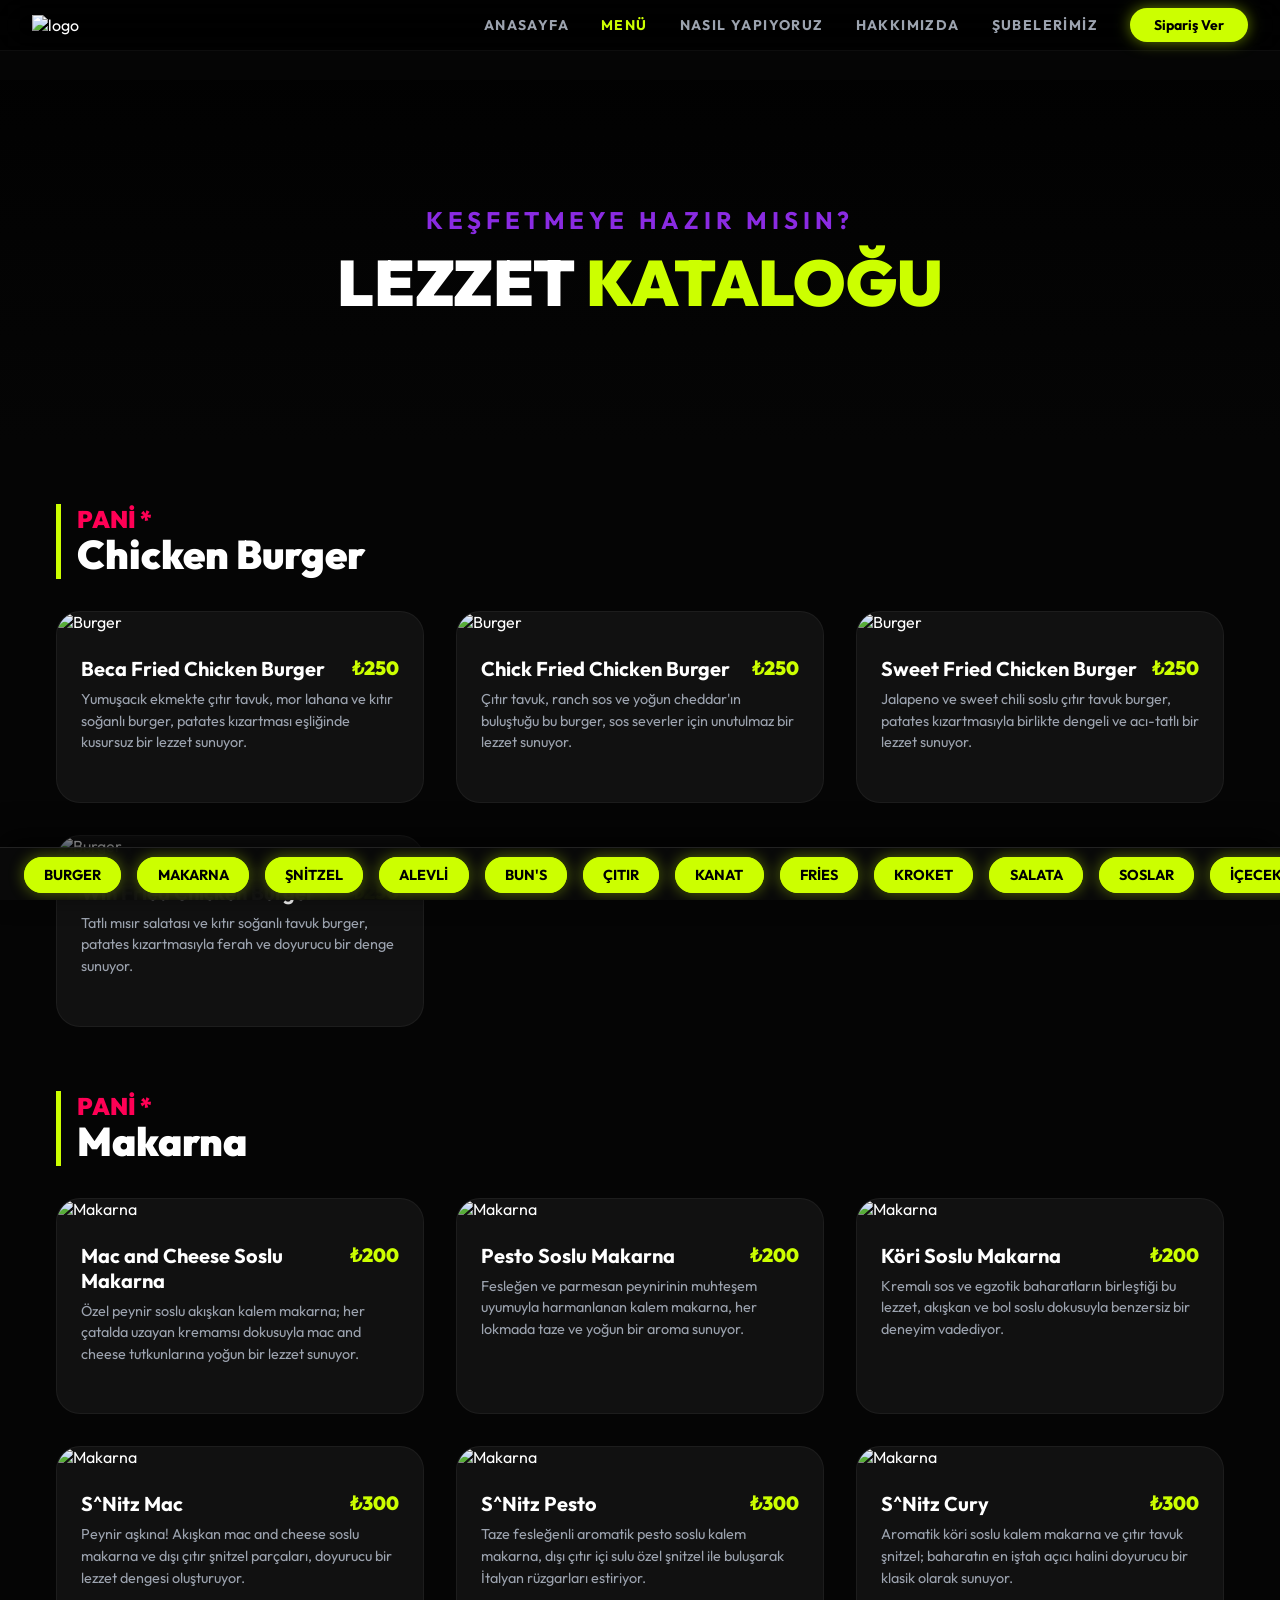
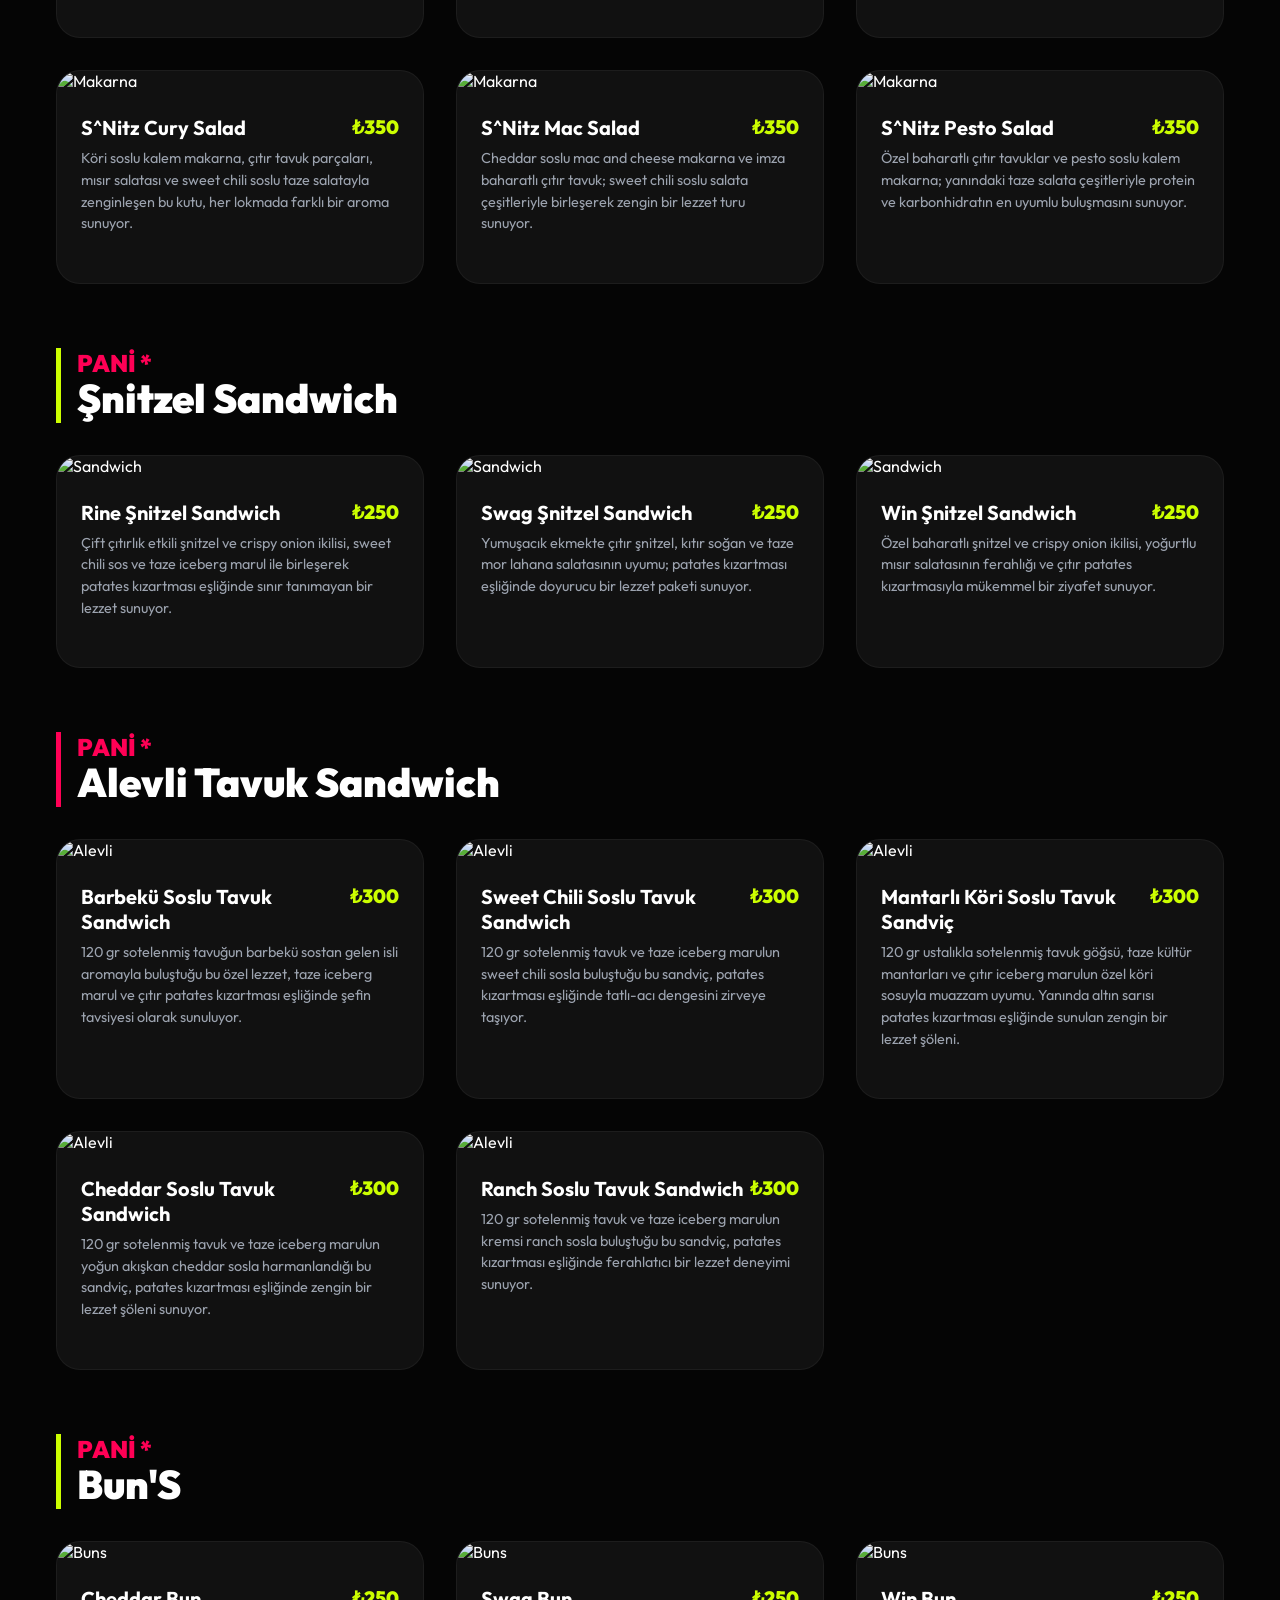
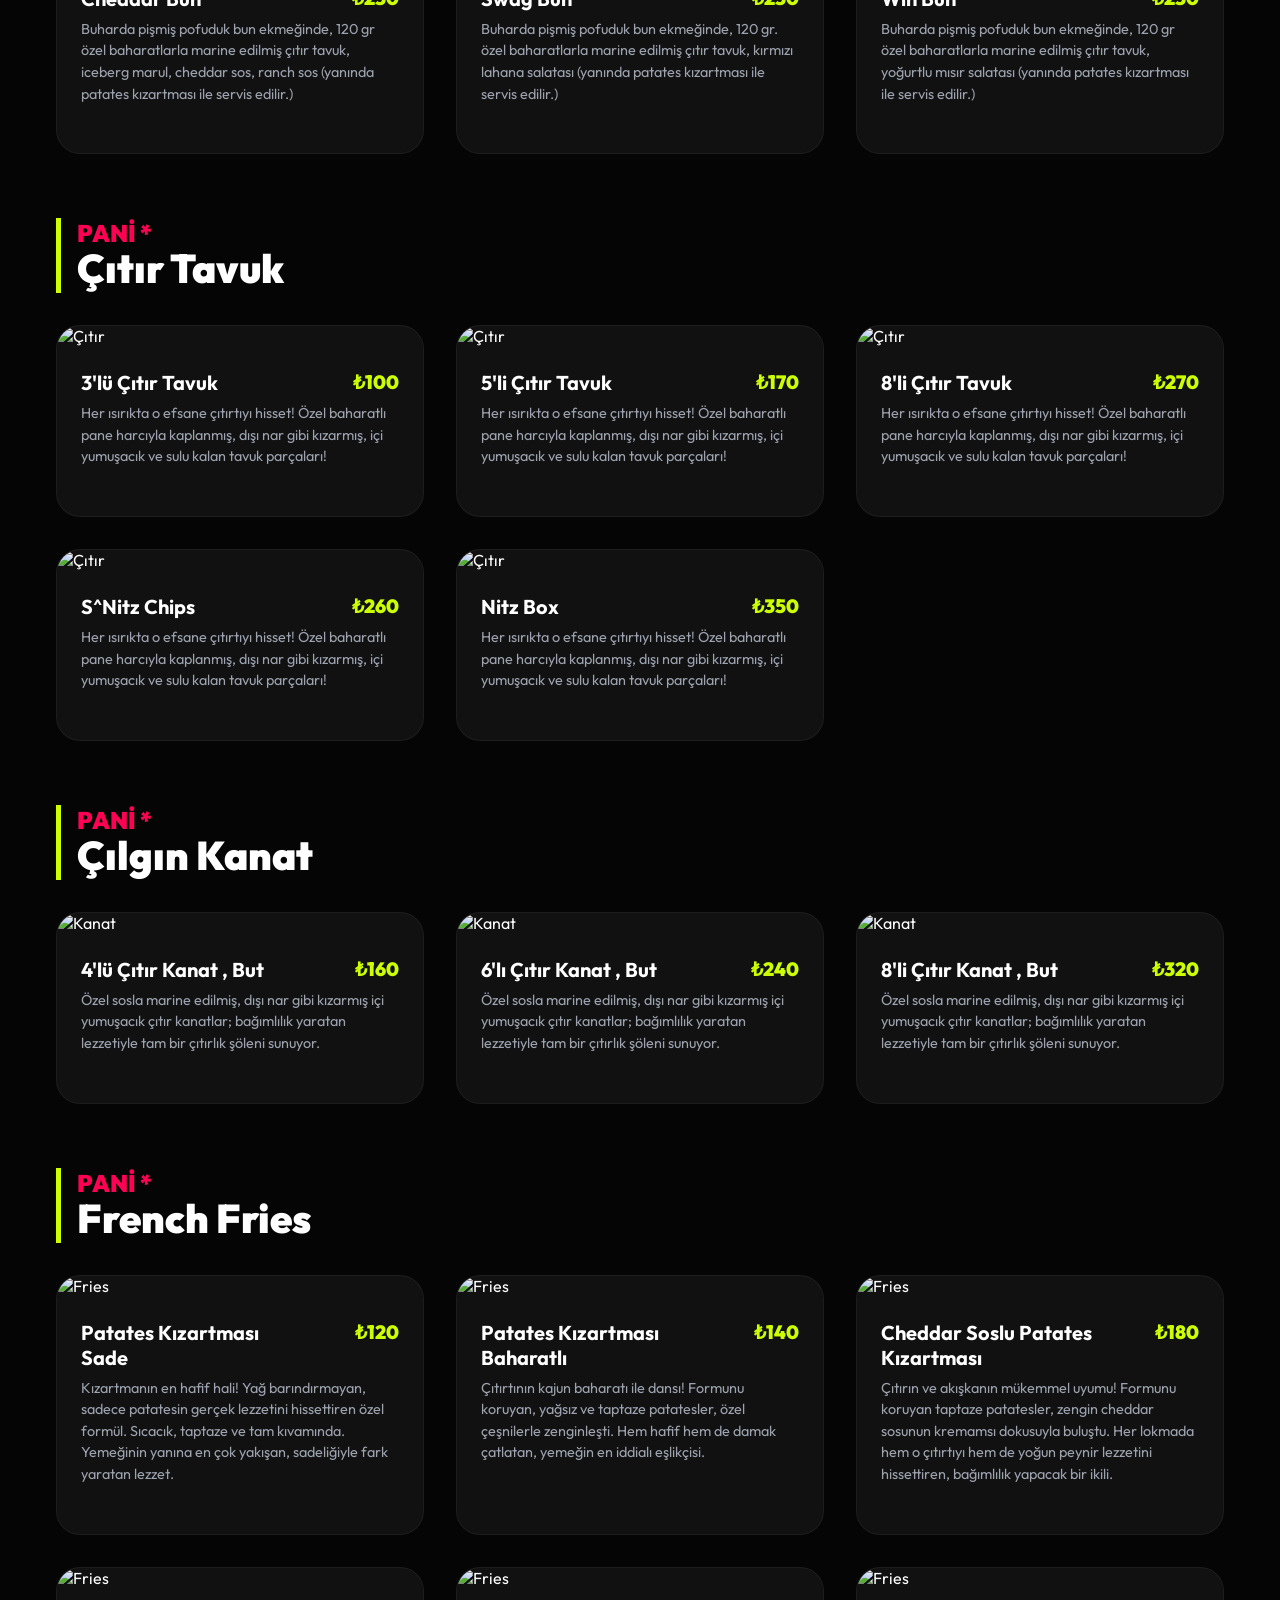
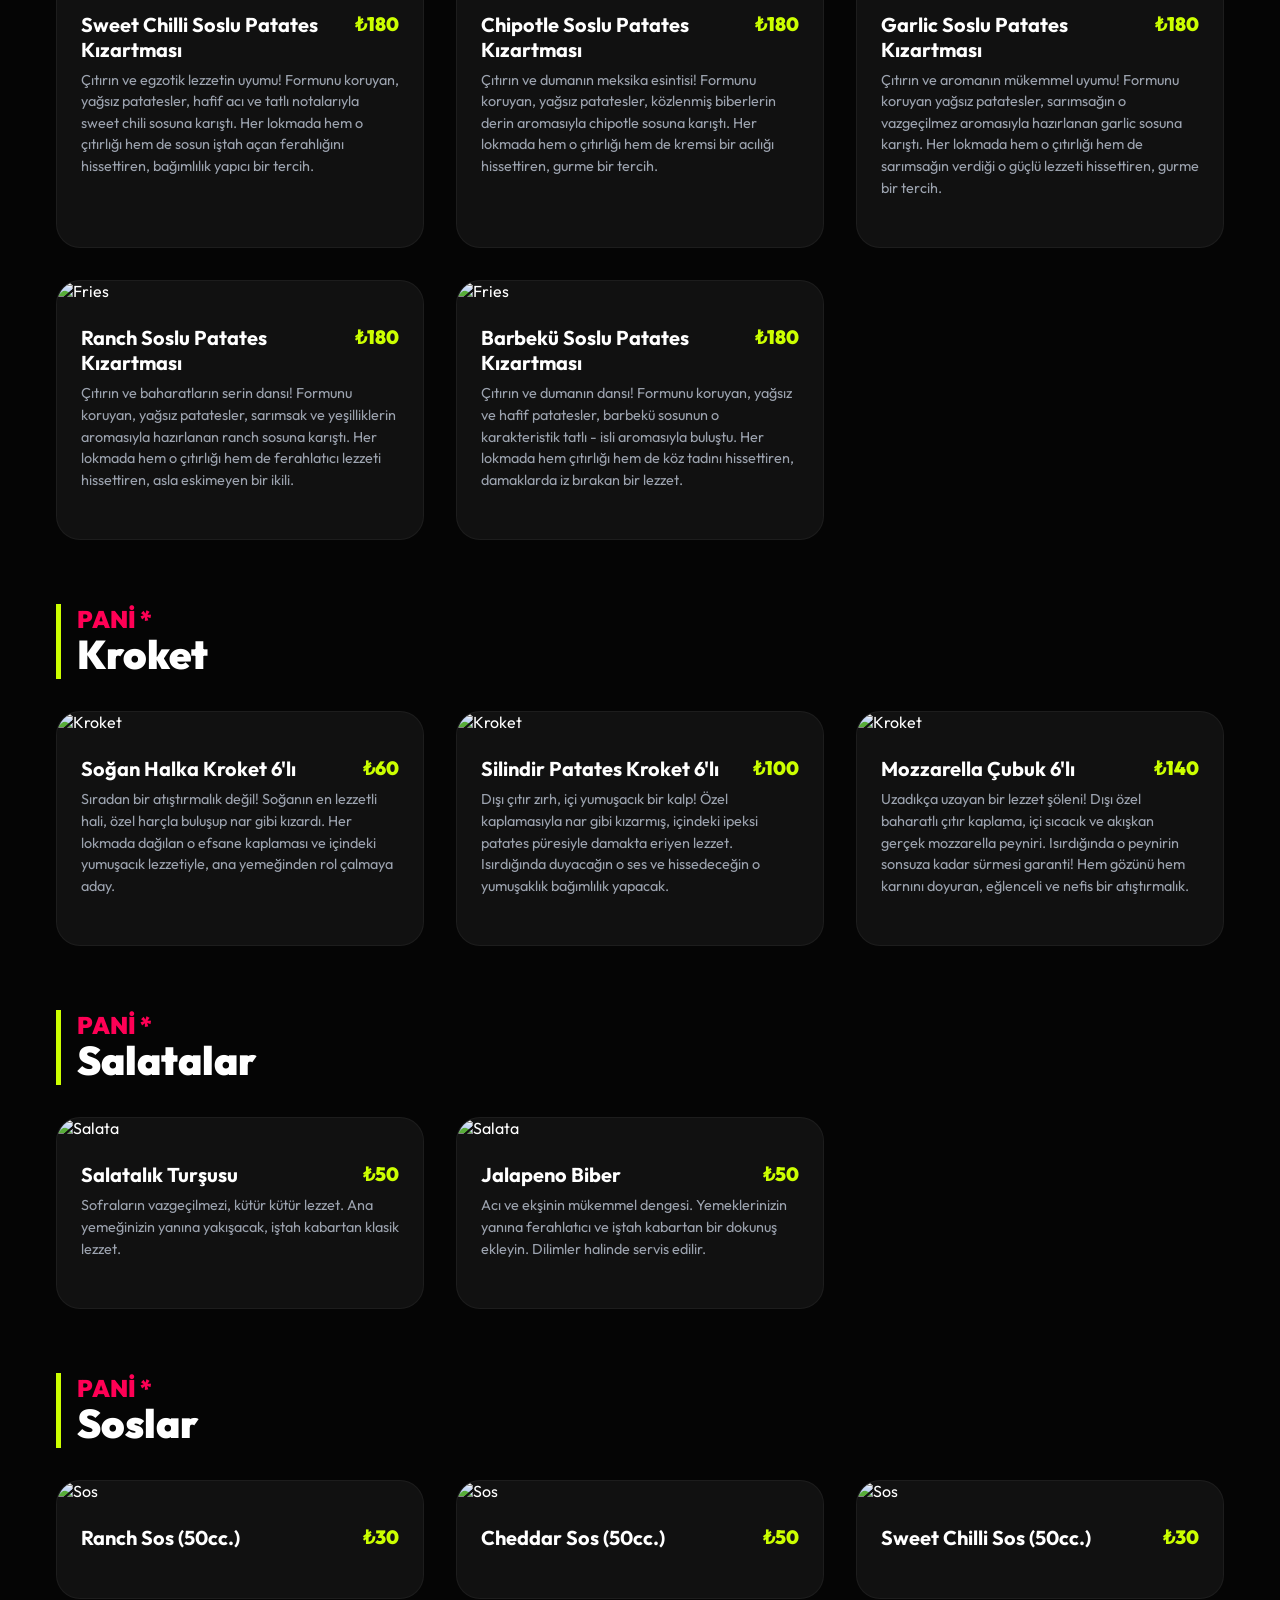
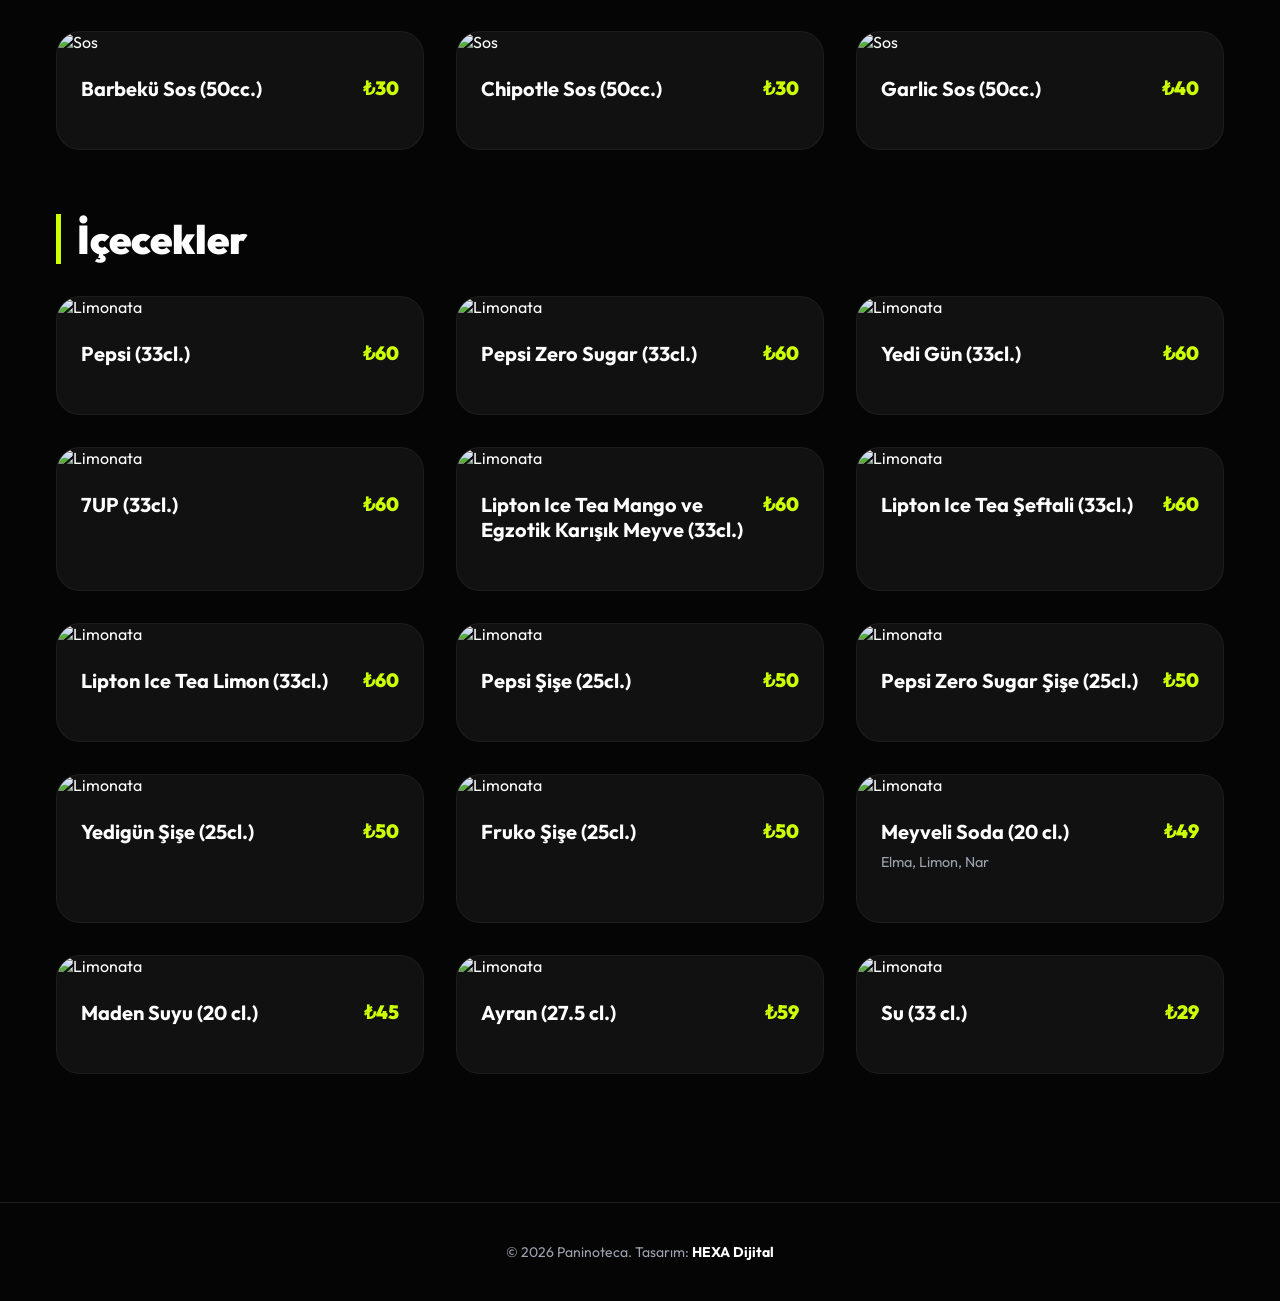
==== commit c4f4d542: "Update item title for spicy fries" ====
--- a/menu.html
+++ b/menu.html
@@ -1,6 +1,20 @@
 <!doctype html>
 <html lang="tr">
   <head>
+    <!-- Google tag (gtag.js) -->
+    <script
+      async
+      src="https://www.googletagmanager.com/gtag/js?id=G-DECESMKBZ5"
+    ></script>
+    <script>
+      window.dataLayer = window.dataLayer || [];
+      function gtag() {
+        dataLayer.push(arguments);
+      }
+      gtag("js", new Date());
+
+      gtag("config", "G-DECESMKBZ5");
+    </script>
     <meta charset="UTF-8" />
     <meta name="viewport" content="width=device-width, initial-scale=1.0" />
     <title>Menü | Paninoteca - Neon & Crunch</title>
@@ -337,9 +351,8 @@
                   <span class="item-price">₺250</span>
                 </div>
                 <p class="item-desc">
-                  Çıtır tavuk, ranch sos ve yoğun cheddar'ın kıtır soğanla
-                  buluştuğu bu burger, sos severler için unutulmaz bir lezzet
-                  sunuyor.
+                  Çıtır tavuk, ranch sos ve yoğun cheddar'ın buluştuğu bu
+                  burger, sos severler için unutulmaz bir lezzet sunuyor.
                 </p>
               </div>
             </div>
@@ -638,9 +651,9 @@
                   <span class="item-price">₺300</span>
                 </div>
                 <p class="item-desc">
-                  Barbekü sosun isli aromasıyla buluşan 120 gr sotelenmiş tavuk
-                  ve taze iceberg marul; patates kızartması eşliğinde şefin
-                  tavsiyesi bir lezzet yolculuğu sunuyor.
+                  120 gr sotelenmiş tavuğun barbekü sostan gelen isli aromayla
+                  buluştuğu bu özel lezzet, taze iceberg marul ve çıtır patates
+                  kızartması eşliğinde şefin tavsiyesi olarak sunuluyor.
                 </p>
               </div>
             </div>
@@ -675,9 +688,10 @@
                   <span class="item-price">₺300</span>
                 </div>
                 <p class="item-desc">
-                  120 gr sotelenmiş tavuk ve taze iceberg marulun köri sosla
-                  buluştuğu bu sandviç, patates kızartması eşliğinde zengin bir
-                  lezzet deneyimi sunuyor.
+                  120 gr ustalıkla sotelenmiş tavuk göğsü, taze kültür
+                  mantarları ve çıtır iceberg marulun özel köri sosuyla muazzam
+                  uyumu. Yanında altın sarısı patates kızartması eşliğinde
+                  sunulan zengin bir lezzet şöleni.
                 </p>
               </div>
             </div>
@@ -817,7 +831,7 @@
               />
               <div class="item-content">
                 <div class="item-header">
-                  <h3 class="item-title">5'lİ Çıtır Tavuk</h3>
+                  <h3 class="item-title">5'li Çıtır Tavuk</h3>
                   <span class="item-price">₺170</span>
                 </div>
                 <p class="item-desc">
@@ -936,7 +950,7 @@
               />
               <div class="item-content">
                 <div class="item-header">
-                  <h3 class="item-title">8'lı Çıtır Kanat , But</h3>
+                  <h3 class="item-title">8'li Çıtır Kanat , But</h3>
                   <span class="item-price">₺320</span>
                 </div>
                 <p class="item-desc">
@@ -962,7 +976,10 @@
               />
               <div class="item-content">
                 <div class="item-header">
-                  <h3 class="item-title">Patates Kızartması Sade</h3>
+                  <h3 class="item-title">
+                    Patates Kızartması <br />
+                    Sade
+                  </h3>
                   <span class="item-price">₺120</span>
                 </div>
                 <p class="item-desc">
@@ -982,7 +999,7 @@
               />
               <div class="item-content">
                 <div class="item-header">
-                  <h3 class="item-title">Patates Kızartması Baharatlı</h3>
+                  <h3 class="item-title">Patates Kızartması <br> Baharatlı</h3>
                   <span class="item-price">₺140</span>
                 </div>
                 <p class="item-desc">
@@ -1235,7 +1252,7 @@
               />
               <div class="item-content">
                 <div class="item-header">
-                  <h3 class="item-title">Ranch Sos</h3>
+                  <h3 class="item-title">Ranch Sos (50cc.)</h3>
                   <span class="item-price">₺30</span>
                 </div>
                 <p class="item-desc"></p>
@@ -1249,7 +1266,7 @@
               />
               <div class="item-content">
                 <div class="item-header">
-                  <h3 class="item-title">Cheddar Sos</h3>
+                  <h3 class="item-title">Cheddar Sos (50cc.)</h3>
                   <span class="item-price">₺50</span>
                 </div>
                 <p class="item-desc"></p>
@@ -1339,7 +1356,7 @@
               />
               <div class="item-content">
                 <div class="item-header">
-                  <h3 class="item-title">Pepsi Zero Sugar(33cl.)</h3>
+                  <h3 class="item-title">Pepsi Zero Sugar (33cl.)</h3>
                   <span class="item-price">₺60</span>
                 </div>
                 <p class="item-desc"></p>
@@ -1382,8 +1399,7 @@
               <div class="item-content">
                 <div class="item-header">
                   <h3 class="item-title">
-                    Lipton Ice Tea Mango ve Egzotik Karışık Meyve (33 Cl)
-                    (33cl.)
+                    Lipton Ice Tea Mango ve Egzotik Karışık Meyve (33cl.)
                   </h3>
                   <span class="item-price">₺60</span>
                 </div>
@@ -1426,7 +1442,7 @@
               />
               <div class="item-content">
                 <div class="item-header">
-                  <h3 class="item-title">Pepsi Sise (25cl.)</h3>
+                  <h3 class="item-title">Pepsi Şişe (25cl.)</h3>
                   <span class="item-price">₺50</span>
                 </div>
                 <p class="item-desc"></p>
@@ -1440,7 +1456,7 @@
               />
               <div class="item-content">
                 <div class="item-header">
-                  <h3 class="item-title">Pepsi Zero Sugar Sise (25cl.)</h3>
+                  <h3 class="item-title">Pepsi Zero Sugar Şişe (25cl.)</h3>
                   <span class="item-price">₺50</span>
                 </div>
                 <p class="item-desc"></p>
@@ -1485,7 +1501,7 @@
                   <h3 class="item-title">Meyveli Soda (20 cl.)</h3>
                   <span class="item-price">₺49</span>
                 </div>
-                <p class="item-desc"></p>
+                <p class="item-desc">Elma, Limon, Nar</p>
               </div>
             </div>
             <div class="menu-item">
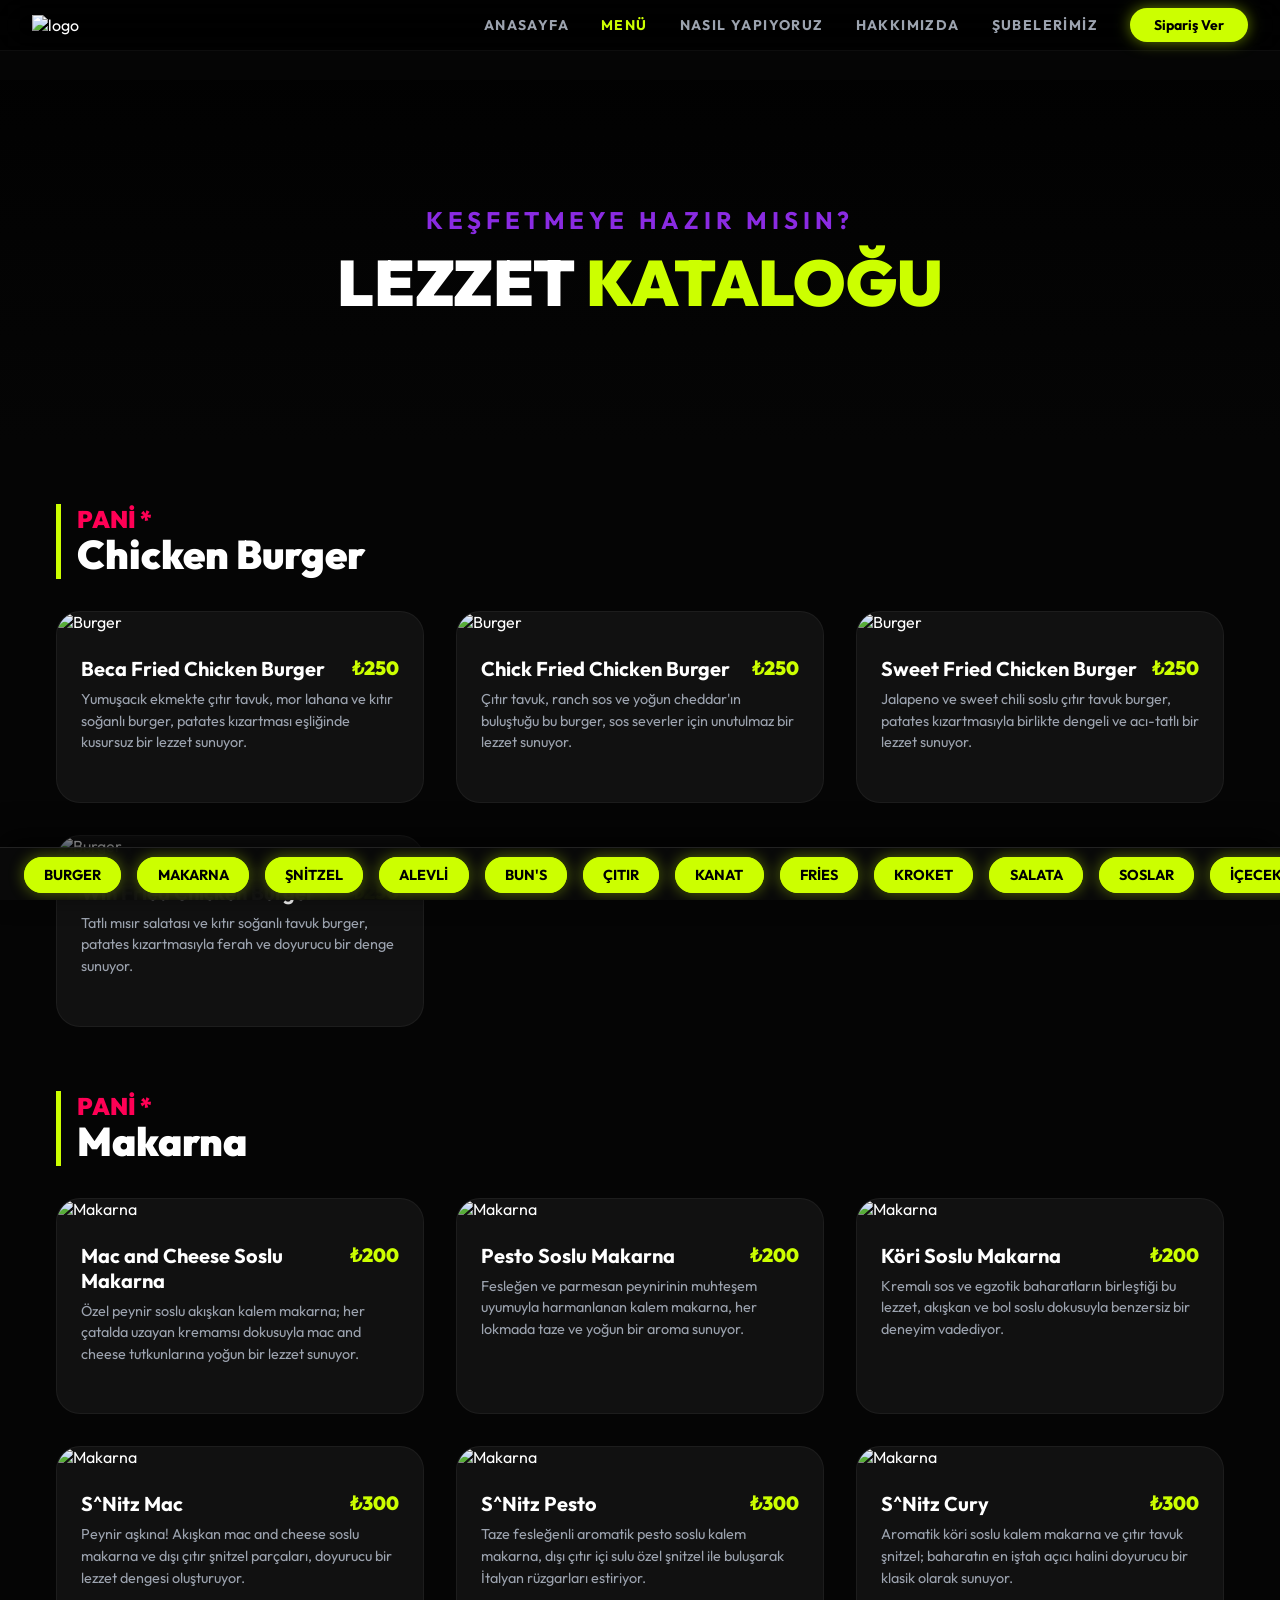
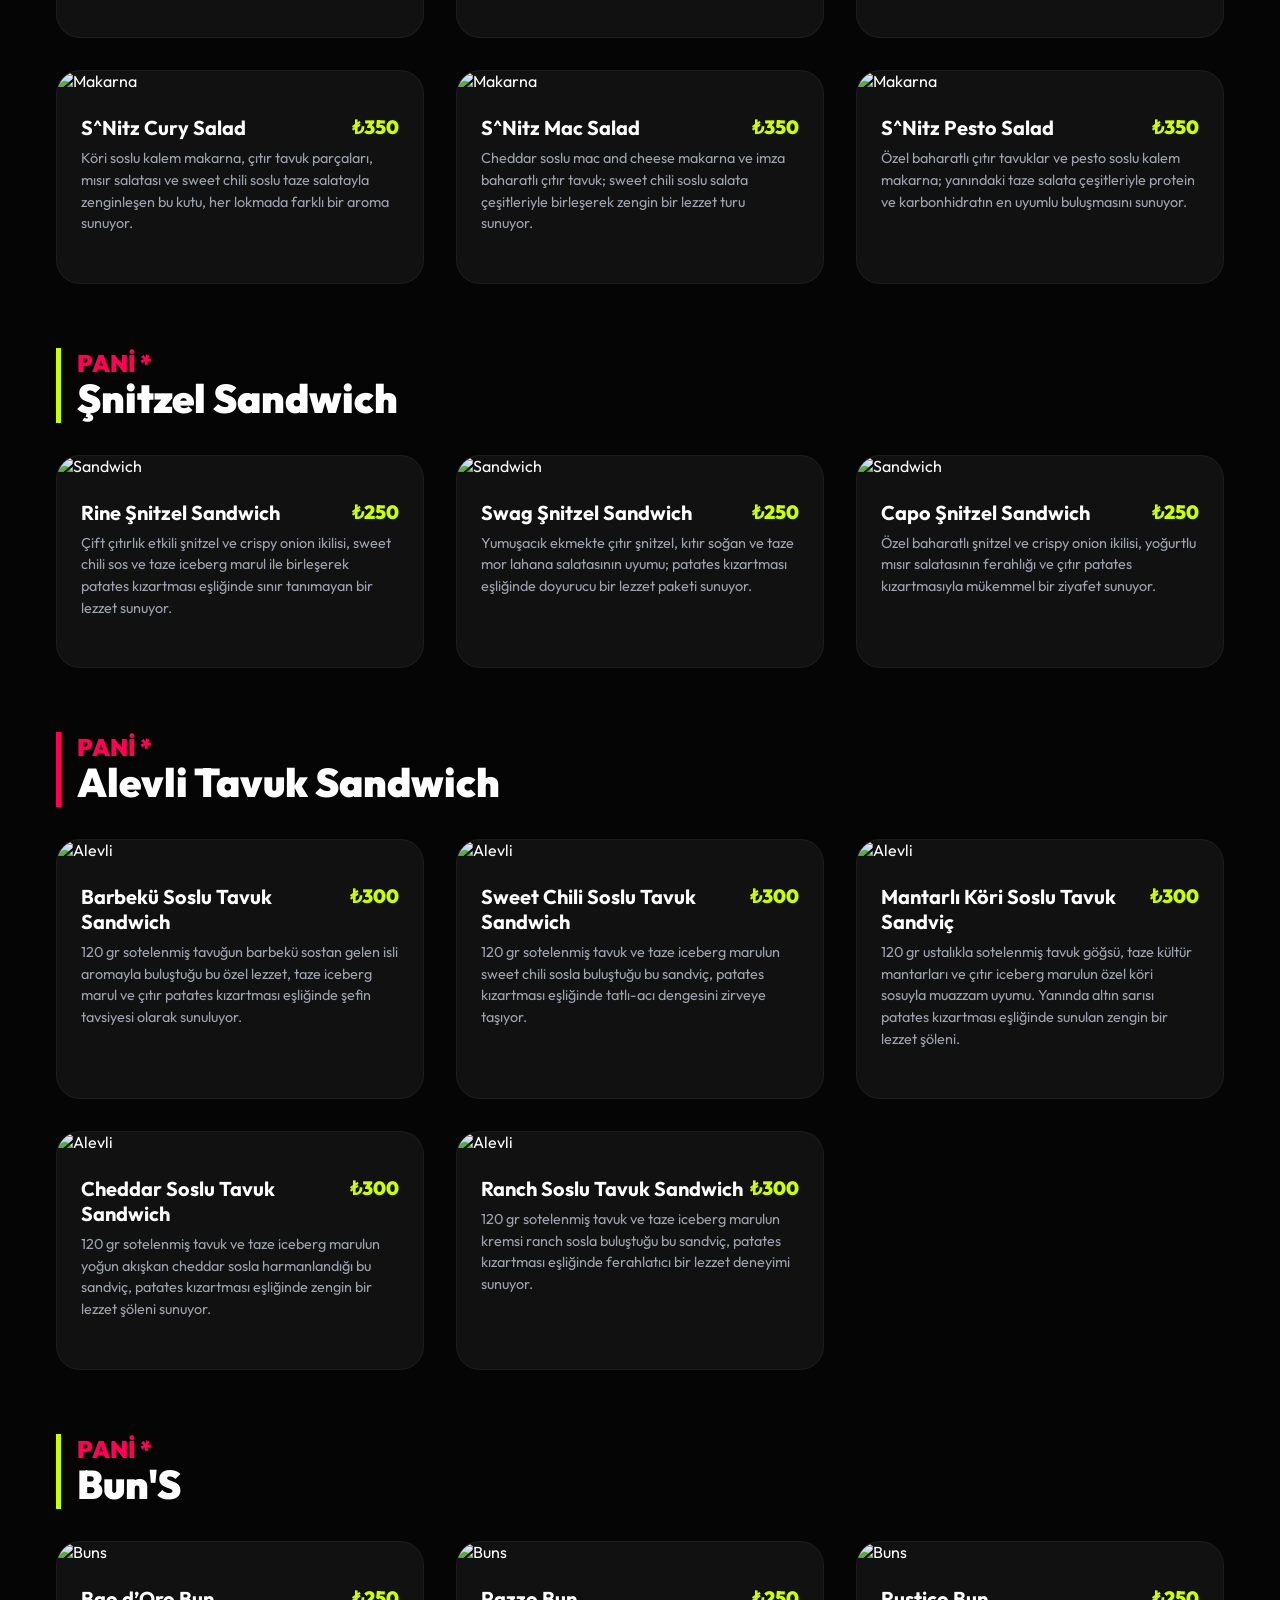
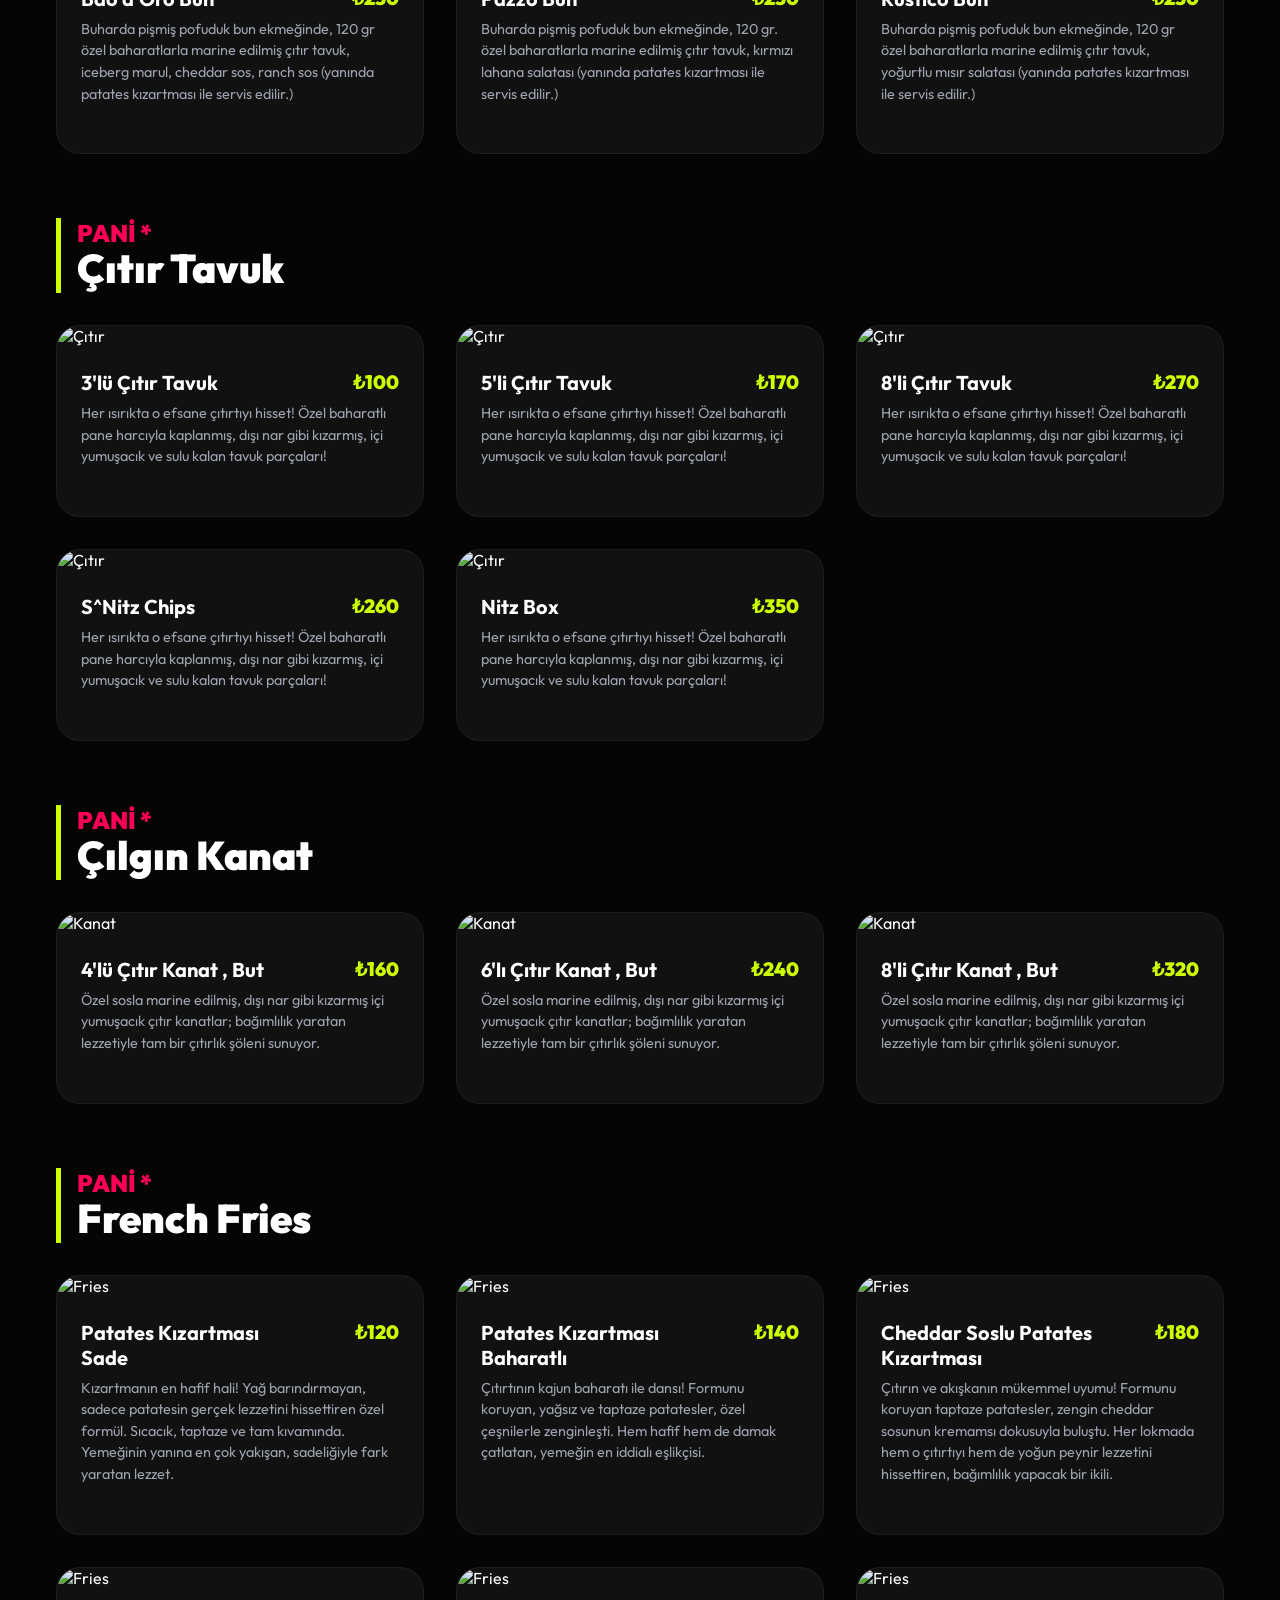
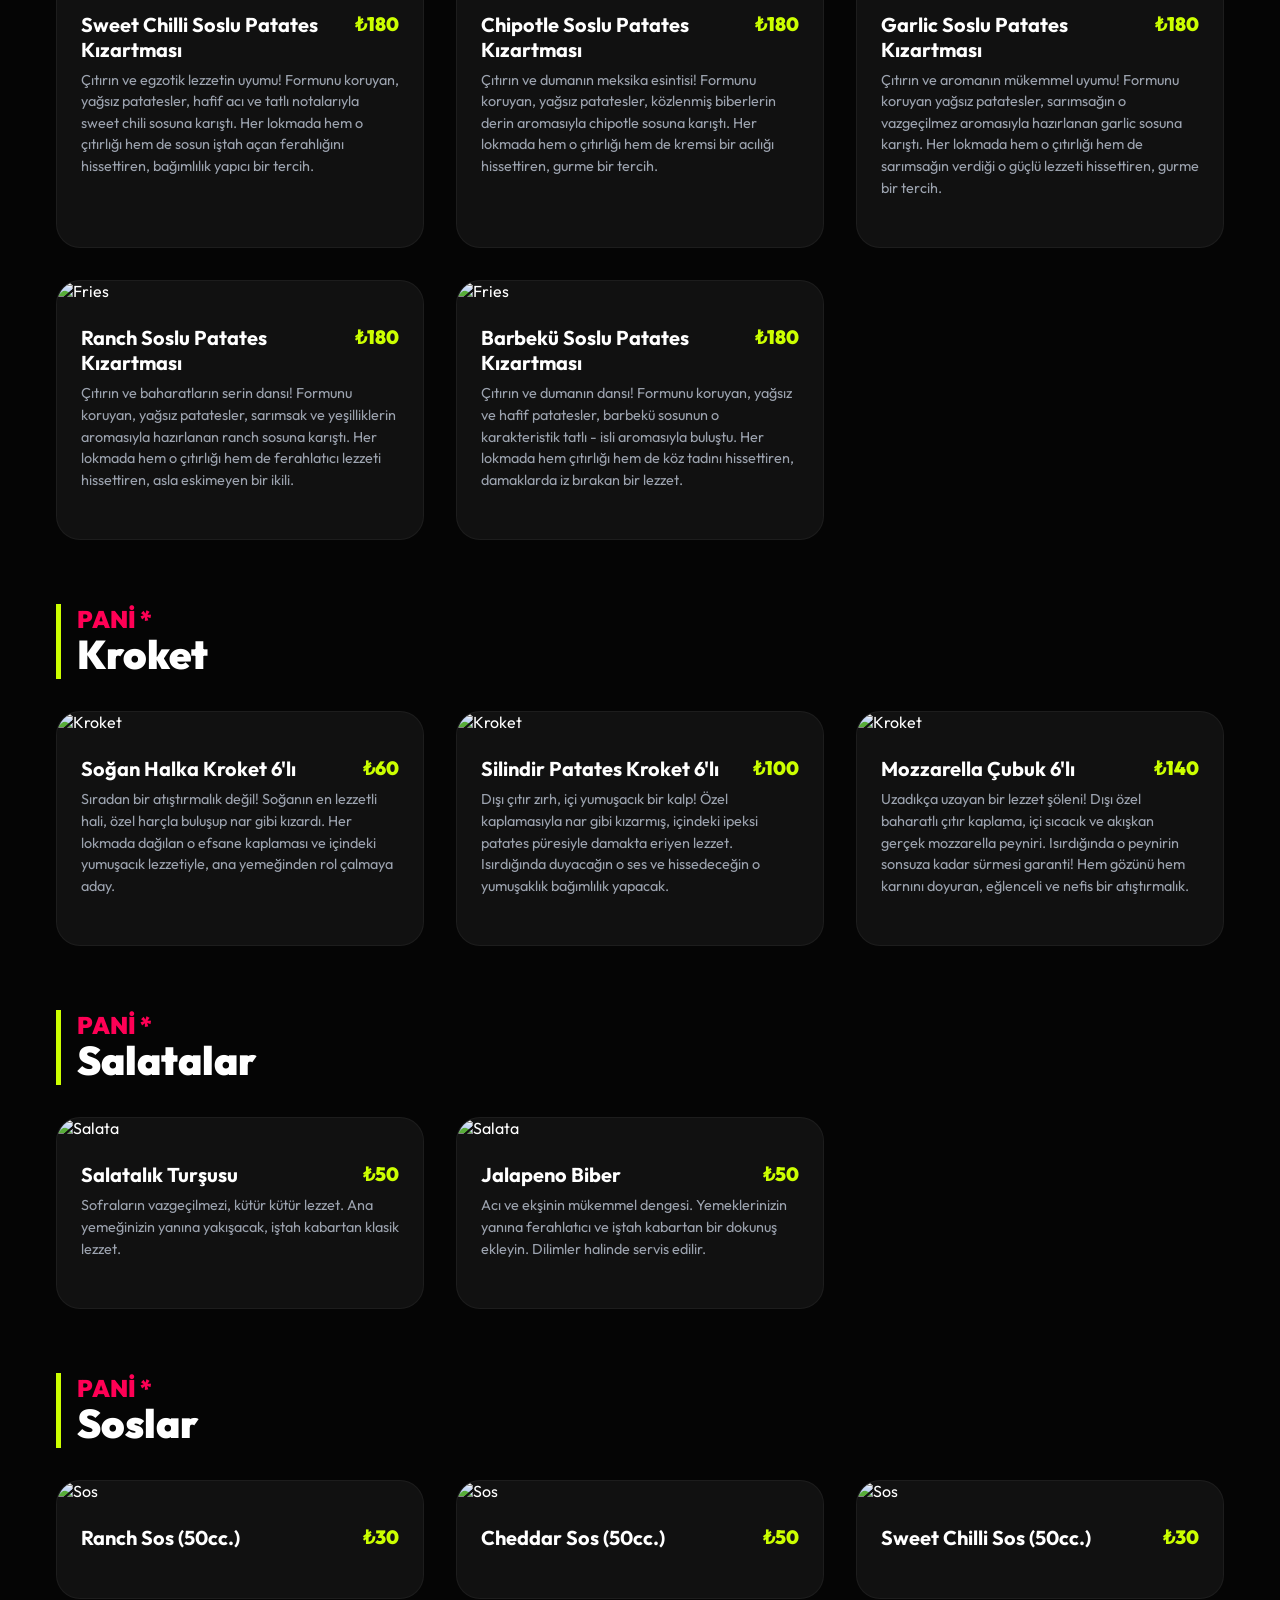
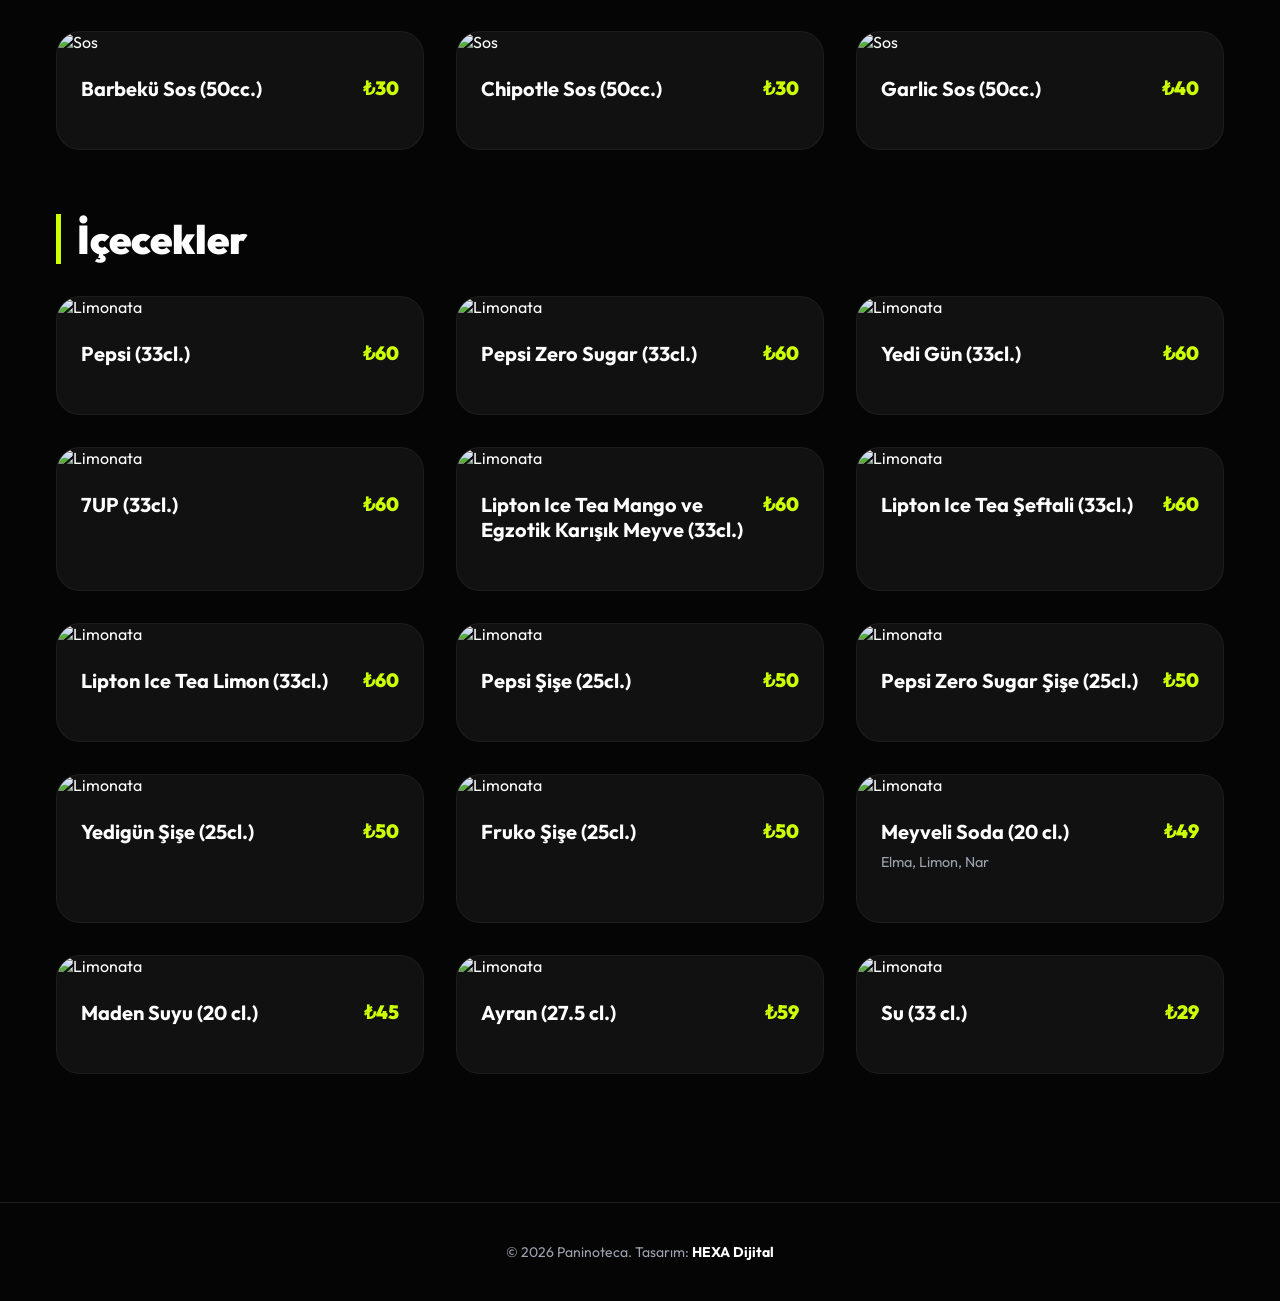
==== commit 41941017: "menu düzenlendi" ====
--- a/menu.html
+++ b/menu.html
@@ -2,9 +2,10 @@
 <html lang="tr">
   <head>
     <!-- Google tag (gtag.js) -->
+    <!-- Google tag (gtag.js) -->
     <script
       async
-      src="https://www.googletagmanager.com/gtag/js?id=G-DECESMKBZ5"
+      src="https://www.googletagmanager.com/gtag/js?id=G-ZDPR53Y53H"
     ></script>
     <script>
       window.dataLayer = window.dataLayer || [];
@@ -13,7 +14,7 @@
       }
       gtag("js", new Date());
 
-      gtag("config", "G-DECESMKBZ5");
+      gtag("config", "G-ZDPR53Y53H");
     </script>
     <meta charset="UTF-8" />
     <meta name="viewport" content="width=device-width, initial-scale=1.0" />
@@ -621,7 +622,7 @@
               />
               <div class="item-content">
                 <div class="item-header">
-                  <h3 class="item-title">Win Şnitzel Sandwich</h3>
+                  <h3 class="item-title">Capo Şnitzel Sandwich</h3>
                   <span class="item-price">₺250</span>
                 </div>
                 <p class="item-desc">
@@ -749,7 +750,7 @@
               />
               <div class="item-content">
                 <div class="item-header">
-                  <h3 class="item-title">Cheddar Bun</h3>
+                  <h3 class="item-title">Bao d’Oro Bun</h3>
                   <span class="item-price">₺250</span>
                 </div>
                 <p class="item-desc">
@@ -768,7 +769,7 @@
               />
               <div class="item-content">
                 <div class="item-header">
-                  <h3 class="item-title">Swag Bun</h3>
+                  <h3 class="item-title">Pazzo Bun</h3>
                   <span class="item-price">₺250</span>
                 </div>
                 <p class="item-desc">
@@ -786,7 +787,7 @@
               />
               <div class="item-content">
                 <div class="item-header">
-                  <h3 class="item-title">Win Bun</h3>
+                  <h3 class="item-title">Rustico Bun</h3>
                   <span class="item-price">₺250</span>
                 </div>
                 <p class="item-desc">
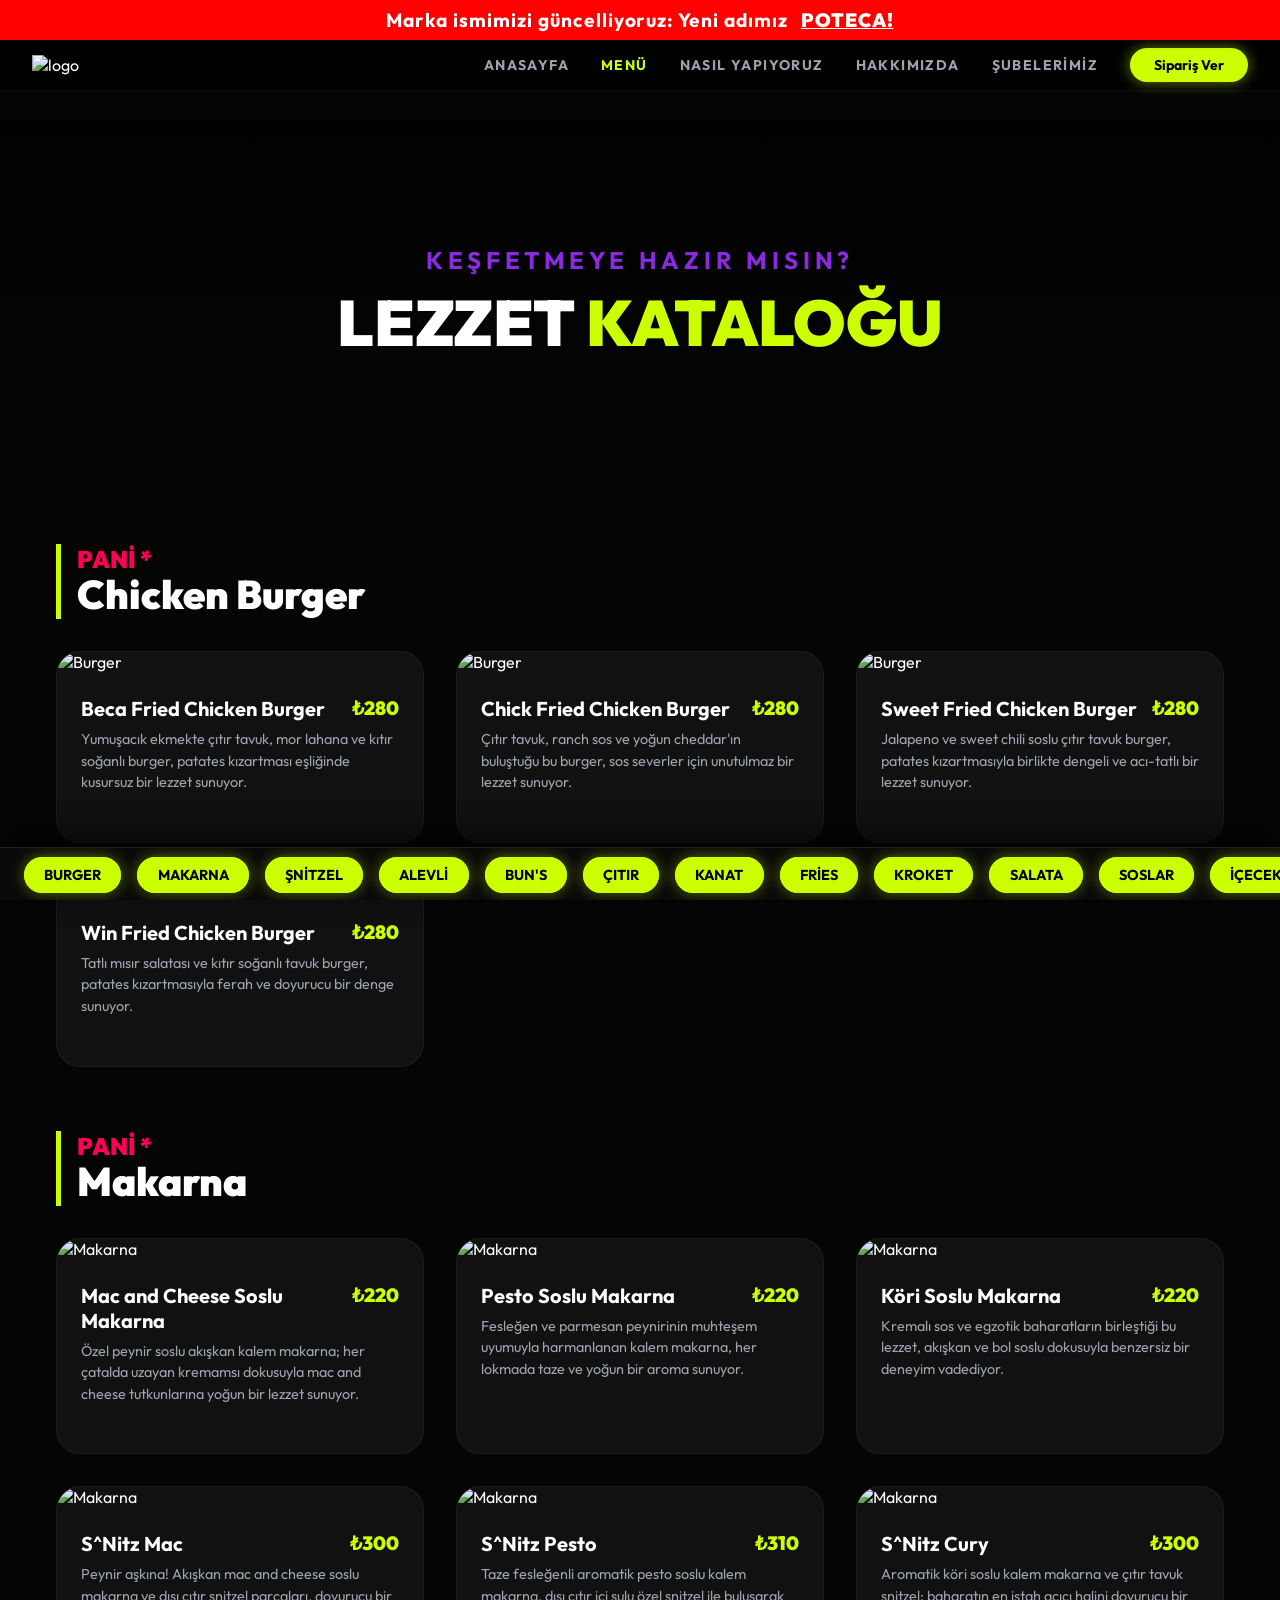
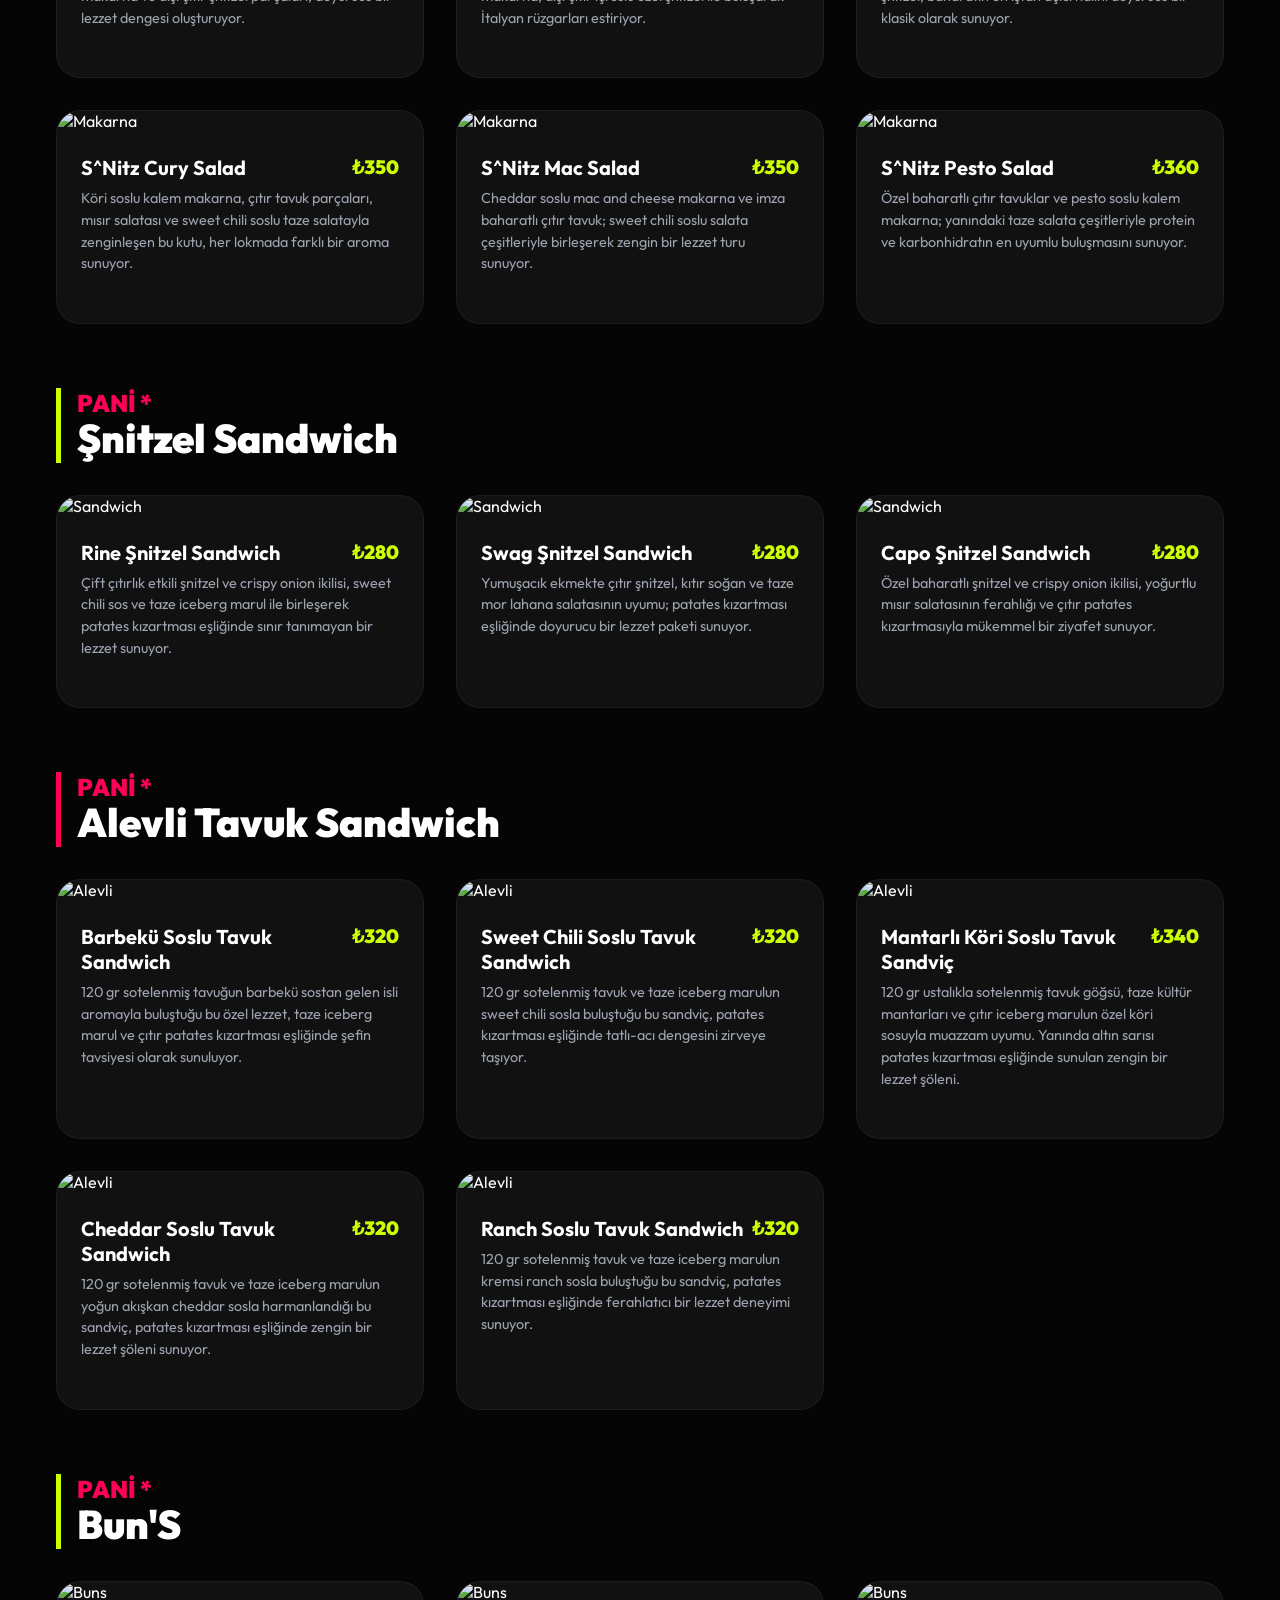
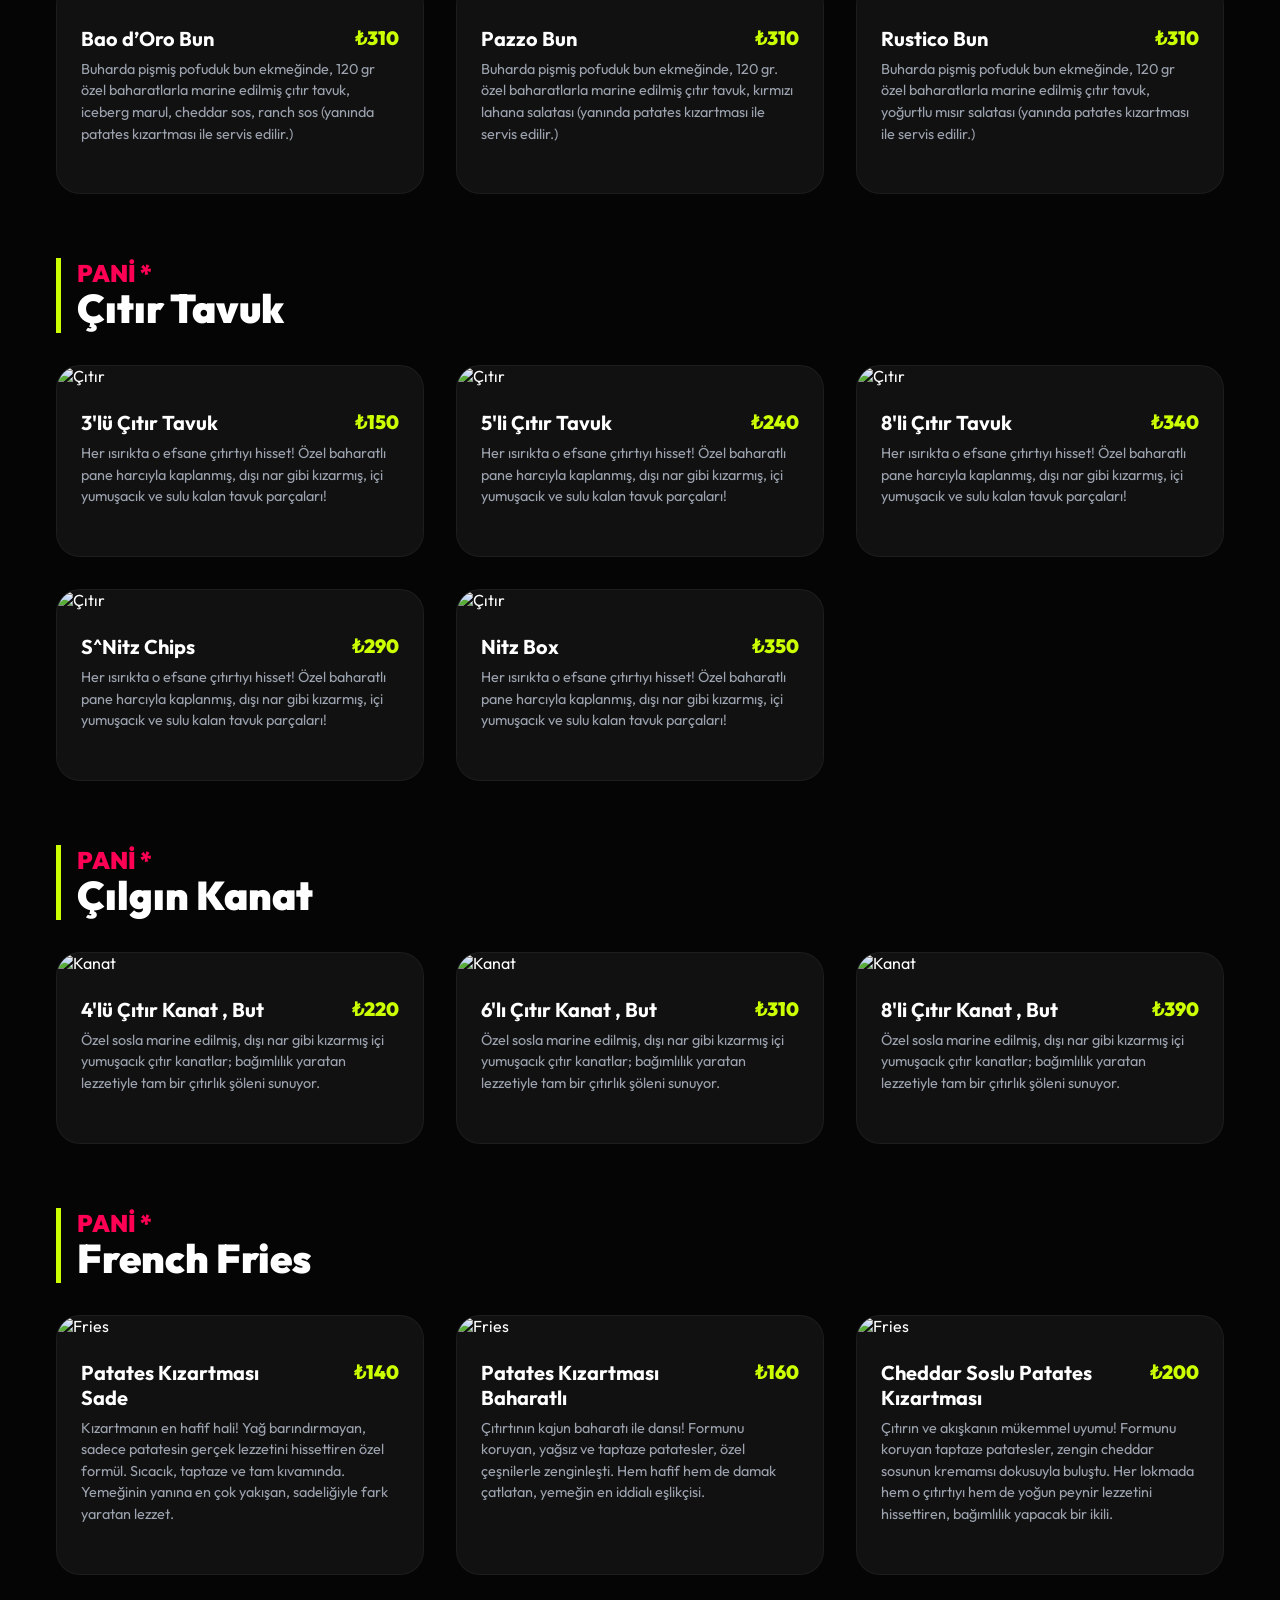
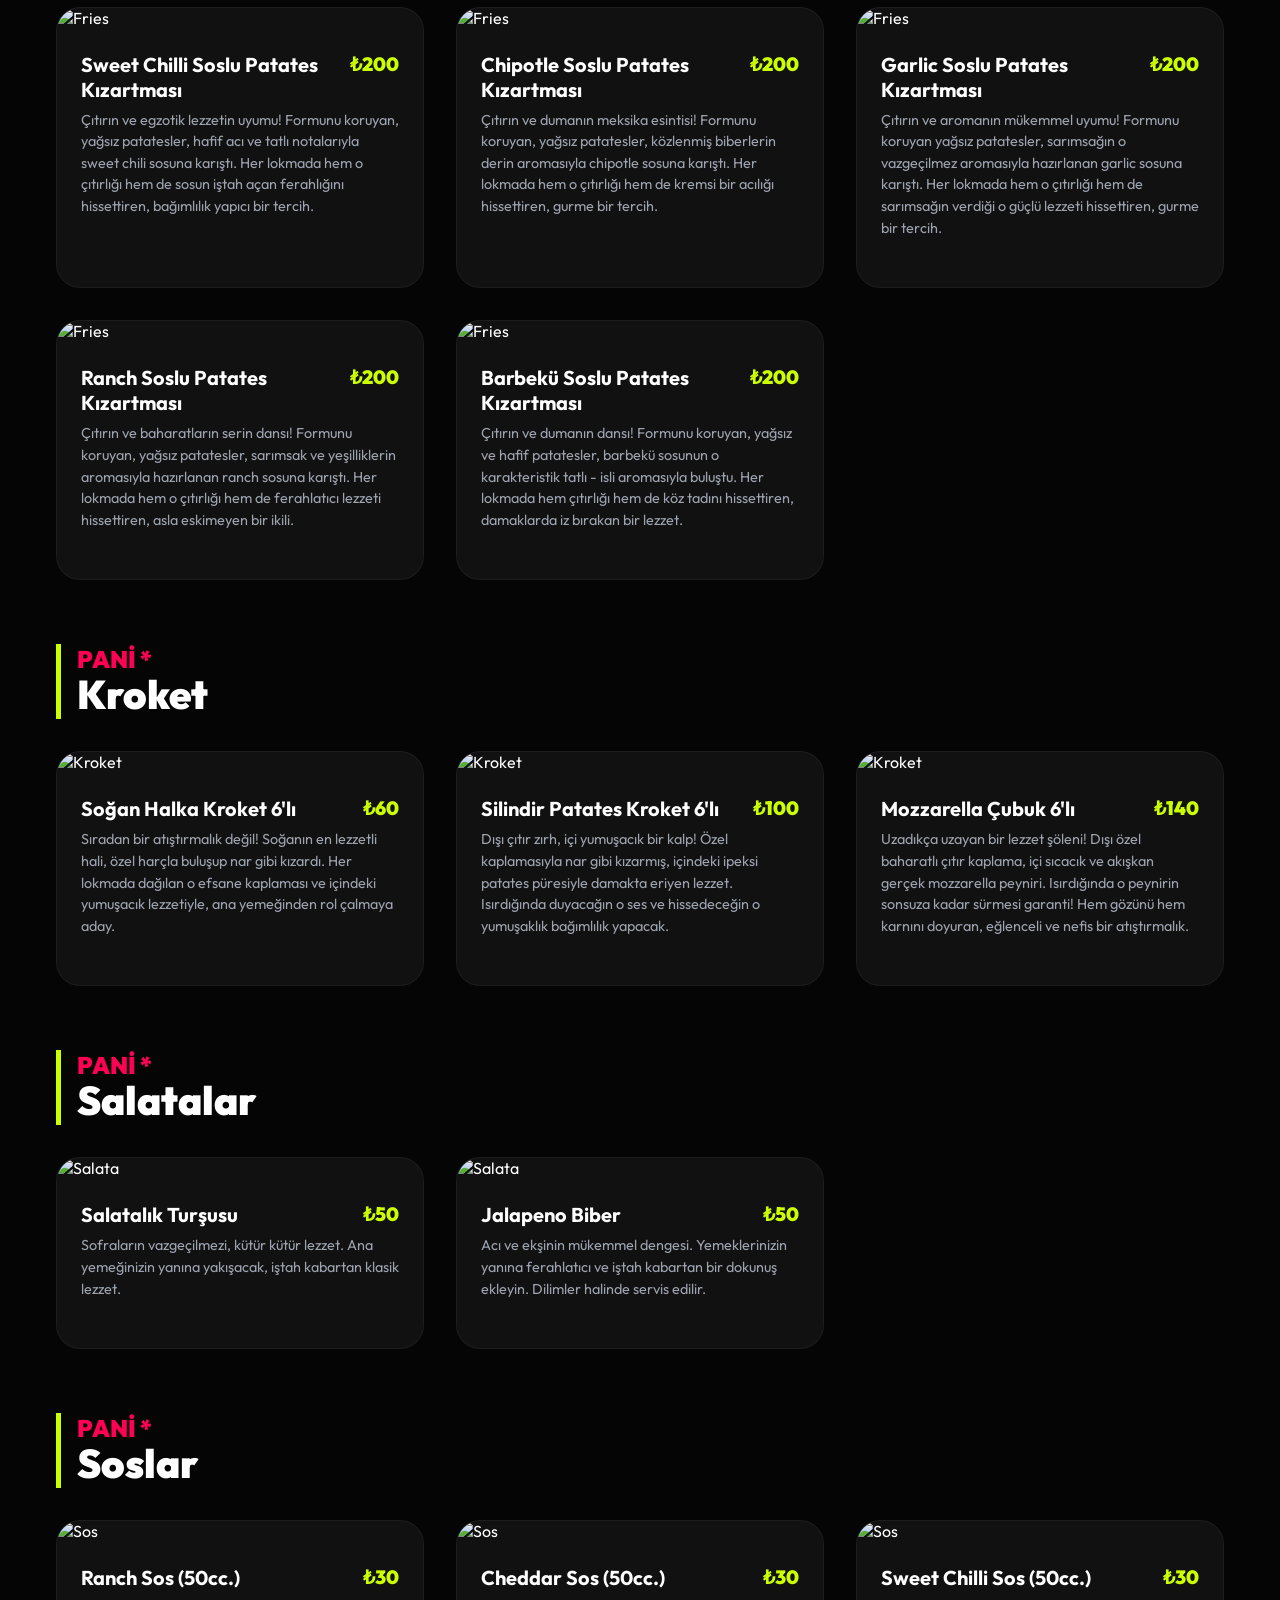
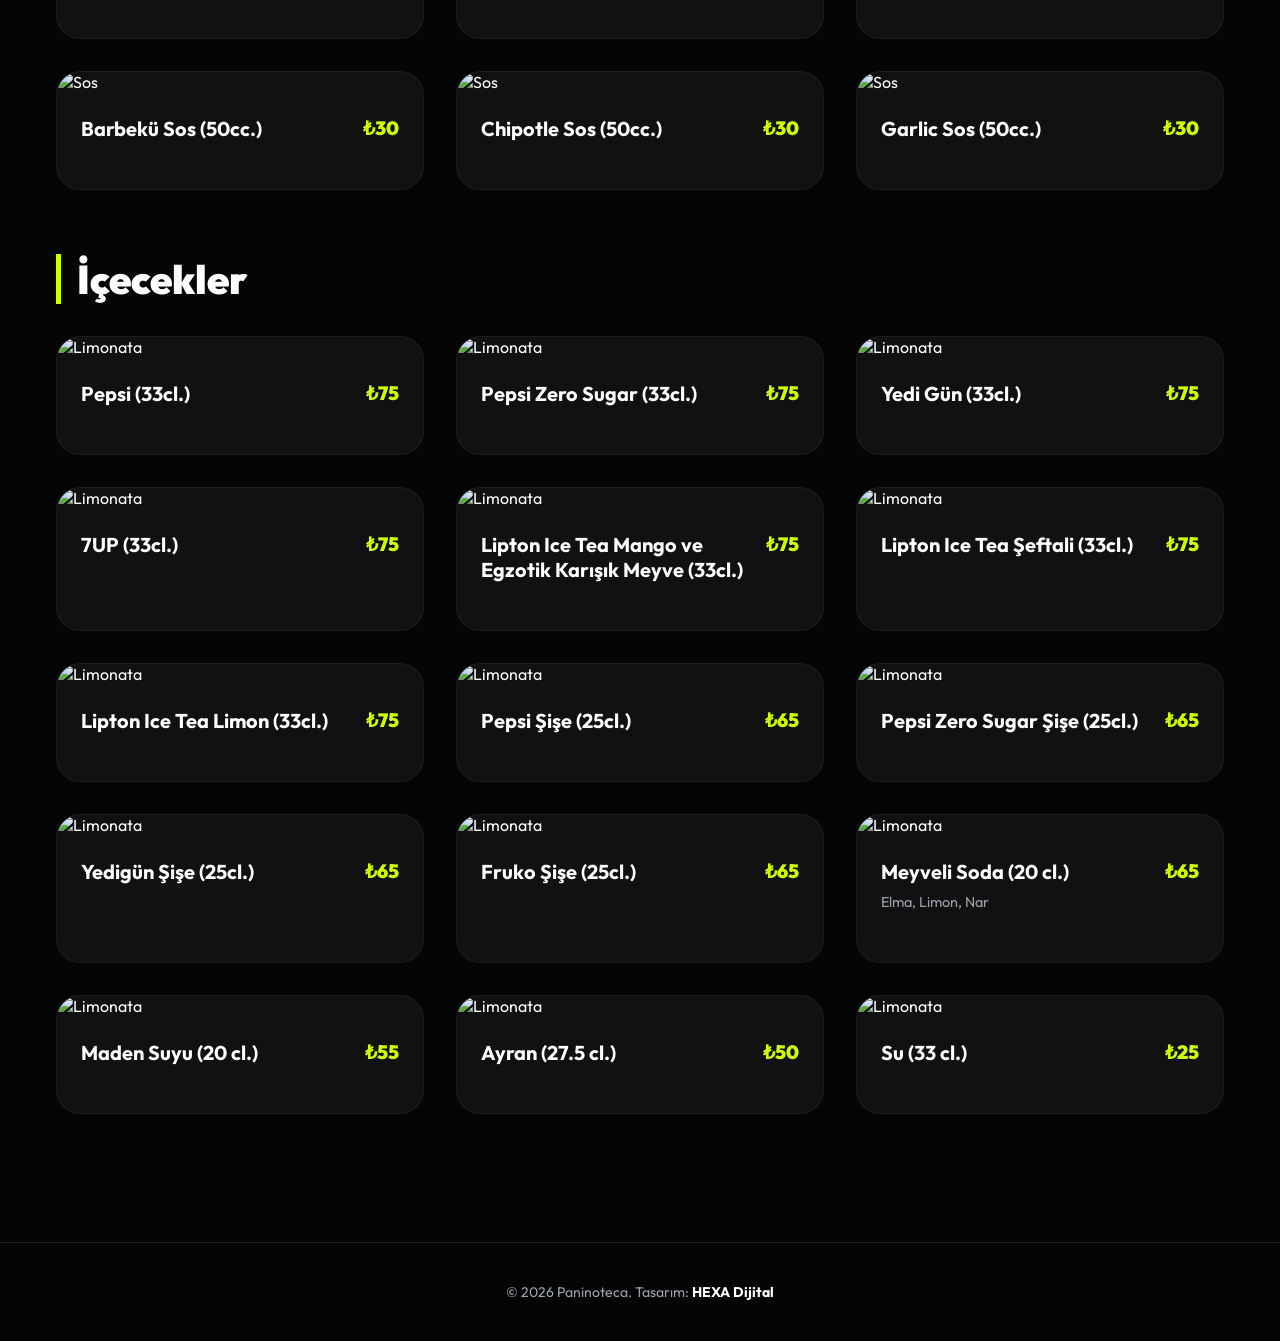
==== commit bf3c71ee: "POTECA" ====
--- a/menu.html
+++ b/menu.html
@@ -247,6 +247,75 @@
     </style>
   </head>
   <body>
+    <div id="temp-brand-banner" class="brand-announcement">
+      <span
+        >Marka ismimizi güncelliyoruz: Yeni adımız
+        <strong>POTECA!</strong></span
+      >
+    </div>
+
+    <style>
+      /* 1. Duyuru Bandı Stilleri */
+      .brand-announcement {
+        position: fixed;
+        top: 0;
+        left: 0;
+        width: 100%;
+        height: 40px;
+        background-color: #ff0000;
+        color: #ffffff;
+        display: flex;
+        align-items: center;
+        justify-content: center;
+        z-index: 2000; /* Her şeyin üstünde olması için çok yüksek değer */
+        font-family: "Outfit", sans-serif;
+        font-size: 1.2rem;
+        font-weight: 700;
+        letter-spacing: 0.05em;
+        box-shadow: 0 2px 10px rgba(0, 0, 0, 0.3);
+      }
+
+      .brand-announcement strong {
+        margin-left: 8px;
+        text-decoration: underline;
+        text-transform: uppercase;
+        font-weight: 900;
+      }
+
+      /* 2. Mevcut Navbar'ı Aşağı İtme (Dosyaya dokunmadan) */
+      /* Sitenin mevcut .navbar sınıfını hedef alıp tepeden 40px boşluk veriyoruz */
+      .navbar {
+        top: 40px !important;
+        transition: top 0.3s ease; /* Yumuşak geçiş */
+      }
+
+      /* 3. Sayfa İçeriğini Aşağı İtme */
+      /* İlk bölümün (Hero) üstten kapanmaması için body'e geçici padding */
+      body {
+        margin-top: 40px !important;
+      }
+
+      /* Mobil Uyumluluk */
+      @media (max-width: 768px) {
+        .brand-announcement {
+          font-size: 0.9rem;
+          height: 35px;
+        }
+        .navbar {
+          top: 35px !important;
+        }
+        body {
+          margin-top: 35px !important;
+        }
+        /* Mobilde hamburger menü açıldığında tepeden 
+       boşluk kalması için (nav-menu senin kodunda fixed top:0) */
+        .nav-menu.active {
+          top: 35px !important;
+          height: calc(100vh - 35px) !important;
+        }
+      }
+    </style>
+
     <nav class="navbar">
       <div class="logo">
         <img
@@ -330,7 +399,7 @@
               <div class="item-content">
                 <div class="item-header">
                   <h3 class="item-title">Beca Fried Chicken Burger</h3>
-                  <span class="item-price">₺250</span>
+                  <span class="item-price">₺280</span>
                 </div>
                 <p class="item-desc">
                   Yumuşacık ekmekte çıtır tavuk, mor lahana ve kıtır soğanlı
@@ -349,7 +418,7 @@
               <div class="item-content">
                 <div class="item-header">
                   <h3 class="item-title">Chick Fried Chicken Burger</h3>
-                  <span class="item-price">₺250</span>
+                  <span class="item-price">₺280</span>
                 </div>
                 <p class="item-desc">
                   Çıtır tavuk, ranch sos ve yoğun cheddar'ın buluştuğu bu
@@ -367,7 +436,7 @@
               <div class="item-content">
                 <div class="item-header">
                   <h3 class="item-title">Sweet Fried Chicken Burger</h3>
-                  <span class="item-price">₺250</span>
+                  <span class="item-price">₺280</span>
                 </div>
                 <p class="item-desc">
                   Jalapeno ve sweet chili soslu çıtır tavuk burger, patates
@@ -386,7 +455,7 @@
               <div class="item-content">
                 <div class="item-header">
                   <h3 class="item-title">Win Fried Chicken Burger</h3>
-                  <span class="item-price">₺250</span>
+                  <span class="item-price">₺280</span>
                 </div>
                 <p class="item-desc">
                   Tatlı mısır salatası ve kıtır soğanlı tavuk burger, patates
@@ -411,7 +480,7 @@
               <div class="item-content">
                 <div class="item-header">
                   <h3 class="item-title">Mac and Cheese Soslu Makarna</h3>
-                  <span class="item-price">₺200</span>
+                  <span class="item-price">₺220</span>
                 </div>
                 <p class="item-desc">
                   Özel peynir soslu akışkan kalem makarna; her çatalda uzayan
@@ -429,7 +498,7 @@
               <div class="item-content">
                 <div class="item-header">
                   <h3 class="item-title">Pesto Soslu Makarna</h3>
-                  <span class="item-price">₺200</span>
+                  <span class="item-price">₺220</span>
                 </div>
                 <p class="item-desc">
                   Fesleğen ve parmesan peynirinin muhteşem uyumuyla harmanlanan
@@ -447,7 +516,7 @@
               <div class="item-content">
                 <div class="item-header">
                   <h3 class="item-title">Köri Soslu Makarna</h3>
-                  <span class="item-price">₺200</span>
+                  <span class="item-price">₺220</span>
                 </div>
                 <p class="item-desc">
                   Kremalı sos ve egzotik baharatların birleştiği bu lezzet,
@@ -485,7 +554,7 @@
               <div class="item-content">
                 <div class="item-header">
                   <h3 class="item-title">S^Nitz Pesto</h3>
-                  <span class="item-price">₺300</span>
+                  <span class="item-price">₺310</span>
                 </div>
                 <p class="item-desc">
                   Taze fesleğenli aromatik pesto soslu kalem makarna, dışı çıtır
@@ -559,7 +628,7 @@
               <div class="item-content">
                 <div class="item-header">
                   <h3 class="item-title">S^Nitz Pesto Salad</h3>
-                  <span class="item-price">₺350</span>
+                  <span class="item-price">₺360</span>
                 </div>
                 <p class="item-desc">
                   Özel baharatlı çıtır tavuklar ve pesto soslu kalem makarna;
@@ -585,7 +654,7 @@
               <div class="item-content">
                 <div class="item-header">
                   <h3 class="item-title">Rine Şnitzel Sandwich</h3>
-                  <span class="item-price">₺250</span>
+                  <span class="item-price">₺280</span>
                 </div>
                 <p class="item-desc">
                   Çift çıtırlık etkili şnitzel ve crispy onion ikilisi, sweet
@@ -604,7 +673,7 @@
               <div class="item-content">
                 <div class="item-header">
                   <h3 class="item-title">Swag Şnitzel Sandwich</h3>
-                  <span class="item-price">₺250</span>
+                  <span class="item-price">₺280</span>
                 </div>
                 <p class="item-desc">
                   Yumuşacık ekmekte çıtır şnitzel, kıtır soğan ve taze mor
@@ -623,7 +692,7 @@
               <div class="item-content">
                 <div class="item-header">
                   <h3 class="item-title">Capo Şnitzel Sandwich</h3>
-                  <span class="item-price">₺250</span>
+                  <span class="item-price">₺280</span>
                 </div>
                 <p class="item-desc">
                   Özel baharatlı şnitzel ve crispy onion ikilisi, yoğurtlu mısır
@@ -649,7 +718,7 @@
               <div class="item-content">
                 <div class="item-header">
                   <h3 class="item-title">Barbekü Soslu Tavuk Sandwich</h3>
-                  <span class="item-price">₺300</span>
+                  <span class="item-price">₺320</span>
                 </div>
                 <p class="item-desc">
                   120 gr sotelenmiş tavuğun barbekü sostan gelen isli aromayla
@@ -668,7 +737,7 @@
               <div class="item-content">
                 <div class="item-header">
                   <h3 class="item-title">Sweet Chili Soslu Tavuk Sandwich</h3>
-                  <span class="item-price">₺300</span>
+                  <span class="item-price">₺320</span>
                 </div>
                 <p class="item-desc">
                   120 gr sotelenmiş tavuk ve taze iceberg marulun sweet chili
@@ -686,7 +755,7 @@
               <div class="item-content">
                 <div class="item-header">
                   <h3 class="item-title">Mantarlı Köri Soslu Tavuk Sandviç</h3>
-                  <span class="item-price">₺300</span>
+                  <span class="item-price">₺340</span>
                 </div>
                 <p class="item-desc">
                   120 gr ustalıkla sotelenmiş tavuk göğsü, taze kültür
@@ -706,7 +775,7 @@
               <div class="item-content">
                 <div class="item-header">
                   <h3 class="item-title">Cheddar Soslu Tavuk Sandwich</h3>
-                  <span class="item-price">₺300</span>
+                  <span class="item-price">₺320</span>
                 </div>
                 <p class="item-desc">
                   120 gr sotelenmiş tavuk ve taze iceberg marulun yoğun akışkan
@@ -725,7 +794,7 @@
               <div class="item-content">
                 <div class="item-header">
                   <h3 class="item-title">Ranch Soslu Tavuk Sandwich</h3>
-                  <span class="item-price">₺300</span>
+                  <span class="item-price">₺320</span>
                 </div>
                 <p class="item-desc">
                   120 gr sotelenmiş tavuk ve taze iceberg marulun kremsi ranch
@@ -751,7 +820,7 @@
               <div class="item-content">
                 <div class="item-header">
                   <h3 class="item-title">Bao d’Oro Bun</h3>
-                  <span class="item-price">₺250</span>
+                  <span class="item-price">₺310</span>
                 </div>
                 <p class="item-desc">
                   Buharda pişmiş pofuduk bun ekmeğinde, 120 gr özel baharatlarla
@@ -770,7 +839,7 @@
               <div class="item-content">
                 <div class="item-header">
                   <h3 class="item-title">Pazzo Bun</h3>
-                  <span class="item-price">₺250</span>
+                  <span class="item-price">₺310</span>
                 </div>
                 <p class="item-desc">
                   Buharda pişmiş pofuduk bun ekmeğinde, 120 gr. özel
@@ -788,7 +857,7 @@
               <div class="item-content">
                 <div class="item-header">
                   <h3 class="item-title">Rustico Bun</h3>
-                  <span class="item-price">₺250</span>
+                  <span class="item-price">₺310</span>
                 </div>
                 <p class="item-desc">
                   Buharda pişmiş pofuduk bun ekmeğinde, 120 gr özel baharatlarla
@@ -814,7 +883,7 @@
               <div class="item-content">
                 <div class="item-header">
                   <h3 class="item-title">3'lü Çıtır Tavuk</h3>
-                  <span class="item-price">₺100</span>
+                  <span class="item-price">₺150</span>
                 </div>
                 <p class="item-desc">
                   Her ısırıkta o efsane çıtırtıyı hisset! Özel baharatlı pane
@@ -833,7 +902,7 @@
               <div class="item-content">
                 <div class="item-header">
                   <h3 class="item-title">5'li Çıtır Tavuk</h3>
-                  <span class="item-price">₺170</span>
+                  <span class="item-price">₺240</span>
                 </div>
                 <p class="item-desc">
                   Her ısırıkta o efsane çıtırtıyı hisset! Özel baharatlı pane
@@ -851,7 +920,7 @@
               <div class="item-content">
                 <div class="item-header">
                   <h3 class="item-title">8'li Çıtır Tavuk</h3>
-                  <span class="item-price">₺270</span>
+                  <span class="item-price">₺340</span>
                 </div>
                 <p class="item-desc">
                   Her ısırıkta o efsane çıtırtıyı hisset! Özel baharatlı pane
@@ -869,7 +938,7 @@
               <div class="item-content">
                 <div class="item-header">
                   <h3 class="item-title">S^Nitz Chips</h3>
-                  <span class="item-price">₺260</span>
+                  <span class="item-price">₺290</span>
                 </div>
                 <p class="item-desc">
                   Her ısırıkta o efsane çıtırtıyı hisset! Özel baharatlı pane
@@ -914,7 +983,7 @@
               <div class="item-content">
                 <div class="item-header">
                   <h3 class="item-title">4'lü Çıtır Kanat , But</h3>
-                  <span class="item-price">₺160</span>
+                  <span class="item-price">₺220</span>
                 </div>
                 <p class="item-desc">
                   Özel sosla marine edilmiş, dışı nar gibi kızarmış içi
@@ -933,7 +1002,7 @@
               <div class="item-content">
                 <div class="item-header">
                   <h3 class="item-title">6'lı Çıtır Kanat , But</h3>
-                  <span class="item-price">₺240</span>
+                  <span class="item-price">₺310</span>
                 </div>
                 <p class="item-desc">
                   Özel sosla marine edilmiş, dışı nar gibi kızarmış içi
@@ -952,7 +1021,7 @@
               <div class="item-content">
                 <div class="item-header">
                   <h3 class="item-title">8'li Çıtır Kanat , But</h3>
-                  <span class="item-price">₺320</span>
+                  <span class="item-price">₺390</span>
                 </div>
                 <p class="item-desc">
                   Özel sosla marine edilmiş, dışı nar gibi kızarmış içi
@@ -981,7 +1050,7 @@
                     Patates Kızartması <br />
                     Sade
                   </h3>
-                  <span class="item-price">₺120</span>
+                  <span class="item-price">₺140</span>
                 </div>
                 <p class="item-desc">
                   Kızartmanın en hafif hali! Yağ barındırmayan, sadece patatesin
@@ -1000,8 +1069,11 @@
               />
               <div class="item-content">
                 <div class="item-header">
-                  <h3 class="item-title">Patates Kızartması <br> Baharatlı</h3>
-                  <span class="item-price">₺140</span>
+                  <h3 class="item-title">
+                    Patates Kızartması <br />
+                    Baharatlı
+                  </h3>
+                  <span class="item-price">₺160</span>
                 </div>
                 <p class="item-desc">
                   Çıtırtının kajun baharatı ile dansı! Formunu koruyan, yağsız
@@ -1019,7 +1091,7 @@
               <div class="item-content">
                 <div class="item-header">
                   <h3 class="item-title">Cheddar Soslu Patates Kızartması</h3>
-                  <span class="item-price">₺180</span>
+                  <span class="item-price">₺200</span>
                 </div>
                 <p class="item-desc">
                   Çıtırın ve akışkanın mükemmel uyumu! Formunu koruyan taptaze
@@ -1040,7 +1112,7 @@
                   <h3 class="item-title">
                     Sweet Chilli Soslu Patates Kızartması
                   </h3>
-                  <span class="item-price">₺180</span>
+                  <span class="item-price">₺200</span>
                 </div>
                 <p class="item-desc">
                   Çıtırın ve egzotik lezzetin uyumu! Formunu koruyan, yağsız
@@ -1059,7 +1131,7 @@
               <div class="item-content">
                 <div class="item-header">
                   <h3 class="item-title">Chipotle Soslu Patates Kızartması</h3>
-                  <span class="item-price">₺180</span>
+                  <span class="item-price">₺200</span>
                 </div>
                 <p class="item-desc">
                   Çıtırın ve dumanın meksika esintisi! Formunu koruyan, yağsız
@@ -1078,7 +1150,7 @@
               <div class="item-content">
                 <div class="item-header">
                   <h3 class="item-title">Garlic Soslu Patates Kızartması</h3>
-                  <span class="item-price">₺180</span>
+                  <span class="item-price">₺200</span>
                 </div>
                 <p class="item-desc">
                   Çıtırın ve aromanın mükemmel uyumu! Formunu koruyan yağsız
@@ -1098,7 +1170,7 @@
               <div class="item-content">
                 <div class="item-header">
                   <h3 class="item-title">Ranch Soslu Patates Kızartması</h3>
-                  <span class="item-price">₺180</span>
+                  <span class="item-price">₺200</span>
                 </div>
                 <p class="item-desc">
                   Çıtırın ve baharatların serin dansı! Formunu koruyan, yağsız
@@ -1117,7 +1189,7 @@
               <div class="item-content">
                 <div class="item-header">
                   <h3 class="item-title">Barbekü Soslu Patates Kızartması</h3>
-                  <span class="item-price">₺180</span>
+                  <span class="item-price">₺200</span>
                 </div>
                 <p class="item-desc">
                   Çıtırın ve dumanın dansı! Formunu koruyan, yağsız ve hafif
@@ -1268,7 +1340,7 @@
               <div class="item-content">
                 <div class="item-header">
                   <h3 class="item-title">Cheddar Sos (50cc.)</h3>
-                  <span class="item-price">₺50</span>
+                  <span class="item-price">₺30</span>
                 </div>
                 <p class="item-desc"></p>
               </div>
@@ -1324,7 +1396,7 @@
               <div class="item-content">
                 <div class="item-header">
                   <h3 class="item-title">Garlic Sos (50cc.)</h3>
-                  <span class="item-price">₺40</span>
+                  <span class="item-price">₺30</span>
                 </div>
                 <p class="item-desc"></p>
               </div>
@@ -1344,7 +1416,7 @@
               <div class="item-content">
                 <div class="item-header">
                   <h3 class="item-title">Pepsi (33cl.)</h3>
-                  <span class="item-price">₺60</span>
+                  <span class="item-price">₺75</span>
                 </div>
                 <p class="item-desc"></p>
               </div>
@@ -1358,7 +1430,7 @@
               <div class="item-content">
                 <div class="item-header">
                   <h3 class="item-title">Pepsi Zero Sugar (33cl.)</h3>
-                  <span class="item-price">₺60</span>
+                  <span class="item-price">₺75</span>
                 </div>
                 <p class="item-desc"></p>
               </div>
@@ -1372,7 +1444,7 @@
               <div class="item-content">
                 <div class="item-header">
                   <h3 class="item-title">Yedi Gün (33cl.)</h3>
-                  <span class="item-price">₺60</span>
+                  <span class="item-price">₺75</span>
                 </div>
                 <p class="item-desc"></p>
               </div>
@@ -1386,7 +1458,7 @@
               <div class="item-content">
                 <div class="item-header">
                   <h3 class="item-title">7UP (33cl.)</h3>
-                  <span class="item-price">₺60</span>
+                  <span class="item-price">₺75</span>
                 </div>
                 <p class="item-desc"></p>
               </div>
@@ -1402,7 +1474,7 @@
                   <h3 class="item-title">
                     Lipton Ice Tea Mango ve Egzotik Karışık Meyve (33cl.)
                   </h3>
-                  <span class="item-price">₺60</span>
+                  <span class="item-price">₺75</span>
                 </div>
                 <p class="item-desc"></p>
               </div>
@@ -1416,7 +1488,7 @@
               <div class="item-content">
                 <div class="item-header">
                   <h3 class="item-title">Lipton Ice Tea Şeftali (33cl.)</h3>
-                  <span class="item-price">₺60</span>
+                  <span class="item-price">₺75</span>
                 </div>
                 <p class="item-desc"></p>
               </div>
@@ -1430,7 +1502,7 @@
               <div class="item-content">
                 <div class="item-header">
                   <h3 class="item-title">Lipton Ice Tea Limon (33cl.)</h3>
-                  <span class="item-price">₺60</span>
+                  <span class="item-price">₺75</span>
                 </div>
                 <p class="item-desc"></p>
               </div>
@@ -1444,6 +1516,90 @@
               <div class="item-content">
                 <div class="item-header">
                   <h3 class="item-title">Pepsi Şişe (25cl.)</h3>
+                  <span class="item-price">₺65</span>
+                </div>
+                <p class="item-desc"></p>
+              </div>
+            </div>
+            <div class="menu-item">
+              <img
+                src="assets/img/menu/pepsizerosise.webp"
+                class="item-img"
+                alt="Limonata"
+              />
+              <div class="item-content">
+                <div class="item-header">
+                  <h3 class="item-title">Pepsi Zero Sugar Şişe (25cl.)</h3>
+                  <span class="item-price">₺65</span>
+                </div>
+                <p class="item-desc"></p>
+              </div>
+            </div>
+            <div class="menu-item">
+              <img
+                src="assets/img/menu/yedigunsise,.webp"
+                class="item-img"
+                alt="Limonata"
+              />
+              <div class="item-content">
+                <div class="item-header">
+                  <h3 class="item-title">Yedigün Şişe (25cl.)</h3>
+                  <span class="item-price">₺65</span>
+                </div>
+                <p class="item-desc"></p>
+              </div>
+            </div>
+            <div class="menu-item">
+              <img
+                src="assets/img/menu/frukosise.webp"
+                class="item-img"
+                alt="Limonata"
+              />
+              <div class="item-content">
+                <div class="item-header">
+                  <h3 class="item-title">Fruko Şişe (25cl.)</h3>
+                  <span class="item-price">₺65</span>
+                </div>
+                <p class="item-desc"></p>
+              </div>
+            </div>
+            <div class="menu-item">
+              <img
+                src="assets/img/menu/meyvelisoda.webp"
+                class="item-img"
+                alt="Limonata"
+              />
+              <div class="item-content">
+                <div class="item-header">
+                  <h3 class="item-title">Meyveli Soda (20 cl.)</h3>
+                  <span class="item-price">₺65</span>
+                </div>
+                <p class="item-desc">Elma, Limon, Nar</p>
+              </div>
+            </div>
+            <div class="menu-item">
+              <img
+                src="assets/img/menu/madensuyu.webp"
+                class="item-img"
+                alt="Limonata"
+              />
+              <div class="item-content">
+                <div class="item-header">
+                  <h3 class="item-title">Maden Suyu (20 cl.)</h3>
+                  <span class="item-price">₺55</span>
+                </div>
+                <p class="item-desc"></p>
+              </div>
+            </div>
+            <div class="menu-item">
+              <img
+                src="assets/img/menu/ayran.webp"
+                class="item-img"
+                alt="Limonata"
+              />
+              <div class="item-content">
+                <div class="item-header">
+                  <h3 class="item-title">Ayran (27.5 cl.)</h3>
                   <span class="item-price">₺50</span>
                 </div>
                 <p class="item-desc"></p>
@@ -1451,98 +1607,14 @@
             </div>
             <div class="menu-item">
               <img
-                src="assets/img/menu/pepsizerosise.webp"
+                src="assets/img/menu/su.webp"
                 class="item-img"
                 alt="Limonata"
               />
               <div class="item-content">
                 <div class="item-header">
-                  <h3 class="item-title">Pepsi Zero Sugar Şişe (25cl.)</h3>
-                  <span class="item-price">₺50</span>
-                </div>
-                <p class="item-desc"></p>
-              </div>
-            </div>
-            <div class="menu-item">
-              <img
-                src="assets/img/menu/yedigunsise,.webp"
-                class="item-img"
-                alt="Limonata"
-              />
-              <div class="item-content">
-                <div class="item-header">
-                  <h3 class="item-title">Yedigün Şişe (25cl.)</h3>
-                  <span class="item-price">₺50</span>
-                </div>
-                <p class="item-desc"></p>
-              </div>
-            </div>
-            <div class="menu-item">
-              <img
-                src="assets/img/menu/frukosise.webp"
-                class="item-img"
-                alt="Limonata"
-              />
-              <div class="item-content">
-                <div class="item-header">
-                  <h3 class="item-title">Fruko Şişe (25cl.)</h3>
-                  <span class="item-price">₺50</span>
-                </div>
-                <p class="item-desc"></p>
-              </div>
-            </div>
-            <div class="menu-item">
-              <img
-                src="assets/img/menu/meyvelisoda.webp"
-                class="item-img"
-                alt="Limonata"
-              />
-              <div class="item-content">
-                <div class="item-header">
-                  <h3 class="item-title">Meyveli Soda (20 cl.)</h3>
-                  <span class="item-price">₺49</span>
-                </div>
-                <p class="item-desc">Elma, Limon, Nar</p>
-              </div>
-            </div>
-            <div class="menu-item">
-              <img
-                src="assets/img/menu/madensuyu.webp"
-                class="item-img"
-                alt="Limonata"
-              />
-              <div class="item-content">
-                <div class="item-header">
-                  <h3 class="item-title">Maden Suyu (20 cl.)</h3>
-                  <span class="item-price">₺45</span>
-                </div>
-                <p class="item-desc"></p>
-              </div>
-            </div>
-            <div class="menu-item">
-              <img
-                src="assets/img/menu/ayran.webp"
-                class="item-img"
-                alt="Limonata"
-              />
-              <div class="item-content">
-                <div class="item-header">
-                  <h3 class="item-title">Ayran (27.5 cl.)</h3>
-                  <span class="item-price">₺59</span>
-                </div>
-                <p class="item-desc"></p>
-              </div>
-            </div>
-            <div class="menu-item">
-              <img
-                src="assets/img/menu/su.webp"
-                class="item-img"
-                alt="Limonata"
-              />
-              <div class="item-content">
-                <div class="item-header">
                   <h3 class="item-title">Su (33 cl.)</h3>
-                  <span class="item-price">₺29</span>
+                  <span class="item-price">₺25</span>
                 </div>
                 <p class="item-desc"></p>
               </div>
